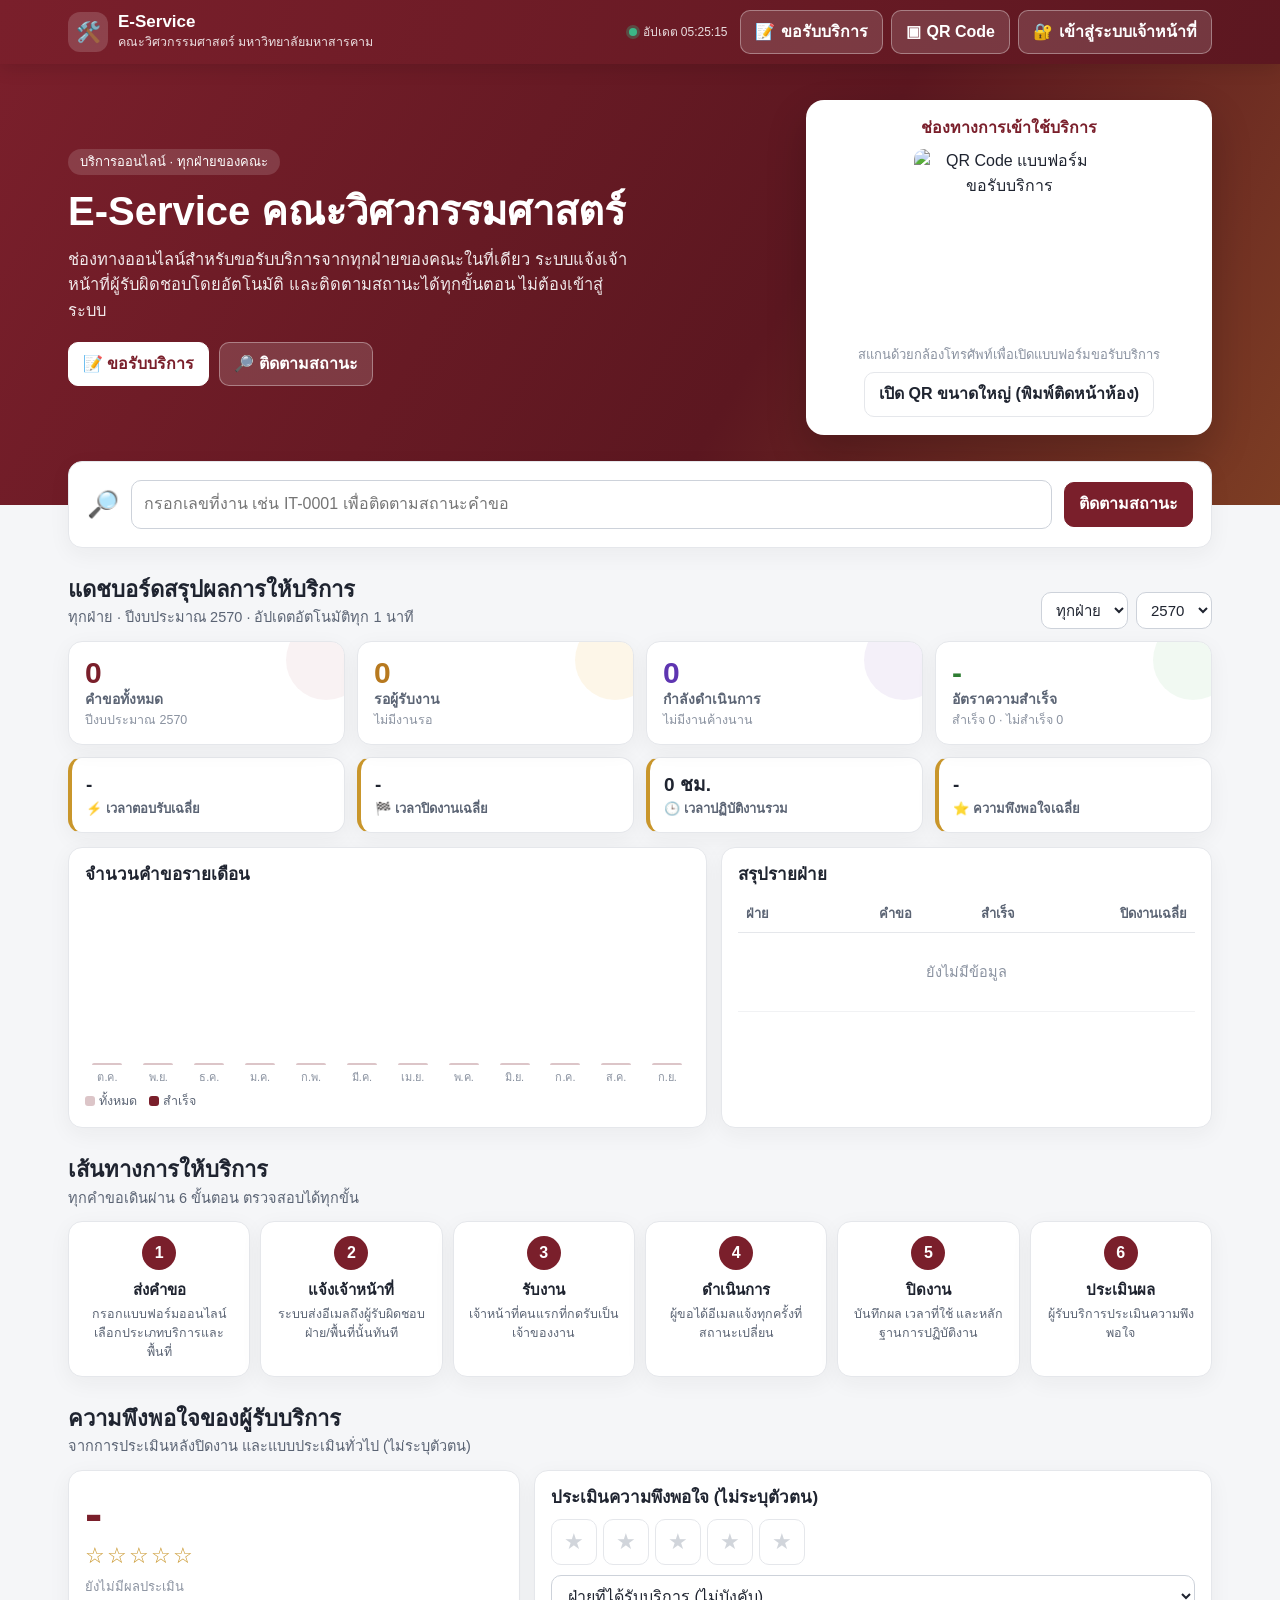
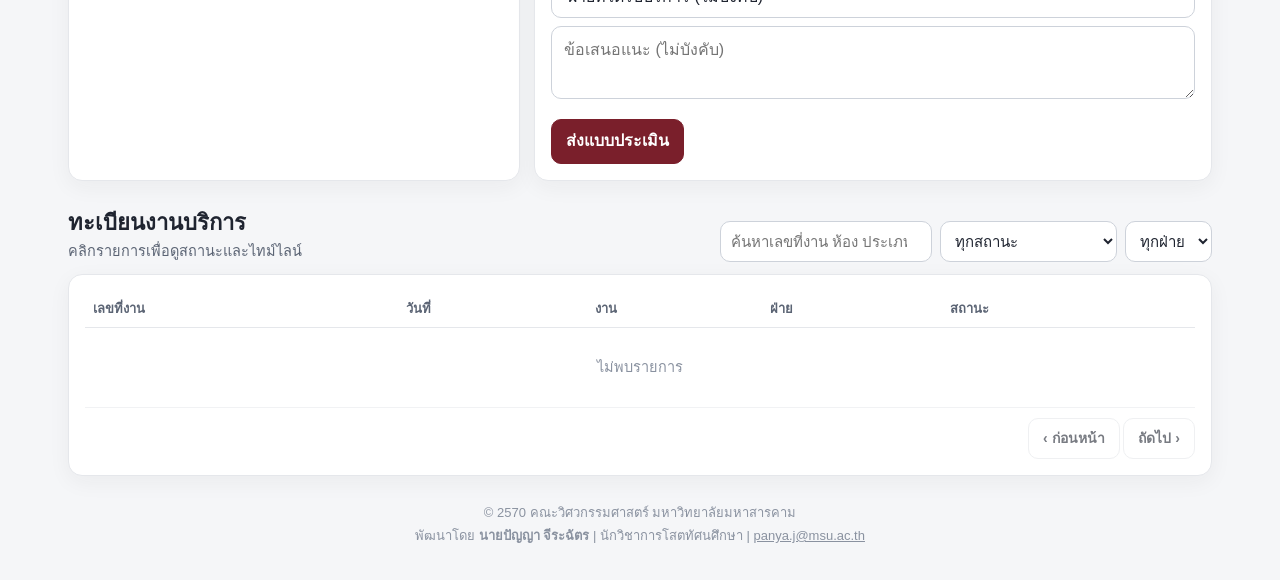
==== index.html @ 4e17ceb6 "Add files via upload" ====
<!DOCTYPE html>
<html lang="th">
<head>
<meta charset="UTF-8">
<meta name="viewport" content="width=device-width,initial-scale=1">
<title>E-Service คณะวิศวกรรมศาสตร์ มหาวิทยาลัยมหาสารคาม</title>
<meta name="description" content="ช่องทางออนไลน์สำหรับขอรับบริการและติดตามสถานะงานบริการ คณะวิศวกรรมศาสตร์ มหาวิทยาลัยมหาสารคาม">
<link rel="preconnect" href="https://eng.msu.ac.th" crossorigin>
<link rel="stylesheet" href="https://eng.msu.ac.th/dwms/fonts/mornamchi.css">
<link rel="stylesheet" href="eservice.css">
<style>
/* ── แถบบน ── */
.top{position:sticky;top:0;z-index:40;background:linear-gradient(110deg,var(--maroon),var(--maroon-d));color:#fff;box-shadow:0 4px 18px rgba(0,0,0,.12)}
.top .wrap{display:flex;align-items:center;gap:12px;min-height:64px;flex-wrap:wrap;padding-top:8px;padding-bottom:8px}
.brand{display:flex;align-items:center;gap:10px;margin-right:auto;color:#fff;text-decoration:none;min-width:0}
.brand .lg{width:40px;height:40px;border-radius:12px;background:rgba(255,255,255,.16);display:flex;align-items:center;justify-content:center;font-size:20px;flex:none}
.brand b{display:block;font-size:17px;line-height:1.2}.brand small{display:block;font-size:12.5px;opacity:.85}
.top .acts{display:flex;gap:8px;flex-wrap:wrap}
.upd{font-size:12px;opacity:.85;display:flex;align-items:center;gap:6px}
.dot{width:8px;height:8px;border-radius:50%;background:#34D399;box-shadow:0 0 0 3px rgba(52,211,153,.3)}
/* ── ส่วนต้อนรับ ── */
.hero{background:linear-gradient(120deg,var(--maroon) 0%,var(--maroon-d) 60%,color-mix(in srgb,var(--maroon-d) 70%,var(--gold)) 100%);color:#fff;padding:36px 0 70px}
.hero .wrap{display:grid;grid-template-columns:minmax(0,1.4fr) minmax(0,.8fr);gap:28px;align-items:center}
.hero .kicker{display:inline-block;background:rgba(255,255,255,.14);border-radius:999px;padding:3px 12px;font-size:13px;margin-bottom:10px}
.hero h1{font-size:clamp(26px,4vw,40px)}
.hero p{font-size:16.5px;opacity:.9;margin:10px 0 18px;max-width:560px}
.hero .cta{display:flex;gap:10px;flex-wrap:wrap}
.hero .btn.pri{background:#fff;color:var(--maroon);border-color:#fff}
.qrcard{background:#fff;color:var(--ink);border-radius:18px;padding:18px;text-align:center;box-shadow:0 18px 40px rgba(0,0,0,.2)}
.qrcard h3{font-size:16px;color:var(--maroon)}.qrcard img{width:190px;height:190px;margin:10px auto 6px;display:block;border-radius:10px}
.qrcard .help{margin-bottom:8px}
/* ── ติดตามสถานะ ── */
.track{margin-top:-44px;position:relative;z-index:5;padding:18px;display:grid;grid-template-columns:auto minmax(0,1fr) auto;gap:12px;align-items:center}
.track .ic{font-size:26px}
/* ── ส่วนต่าง ๆ ── */
section{margin-top:28px}
.sh{display:flex;align-items:flex-end;justify-content:space-between;gap:12px;flex-wrap:wrap;margin-bottom:12px}
.sh h2{font-size:22px}.sh p{margin:2px 0 0;color:var(--muted);font-size:14.5px}
.filters{display:flex;gap:8px;flex-wrap:wrap}.filters .in{width:auto;padding:8px 10px;font-size:15px}
.kpis{display:grid;grid-template-columns:repeat(4,minmax(0,1fr));gap:12px}
.kpi{padding:14px 16px;position:relative;overflow:hidden}
.kpi::after{content:"";position:absolute;right:-22px;top:-22px;width:80px;height:80px;border-radius:50%;background:var(--t,var(--maroon-l));opacity:.6}
.kpi .v{font-size:30px;font-weight:700;line-height:1.1;color:var(--c,var(--maroon));position:relative}
.kpi .l{font-size:14px;color:var(--muted);font-weight:700;position:relative}.kpi .s{font-size:12.5px;color:var(--faint);position:relative}
.k1{--c:var(--maroon);--t:var(--maroon-l)}.k2{--c:var(--recv);--t:var(--recv-bg)}.k3{--c:var(--prog);--t:var(--prog-bg)}.k4{--c:var(--ok);--t:var(--ok-bg)}
.minis{display:grid;grid-template-columns:repeat(4,minmax(0,1fr));gap:12px;margin-top:12px}
.mini{padding:12px 14px;border-left:4px solid var(--gold)}.mini .v{font-size:19px;font-weight:700}.mini .l{font-size:13px;color:var(--muted);font-weight:700}
.two{display:grid;grid-template-columns:minmax(0,1.3fr) minmax(0,1fr);gap:14px;margin-top:14px}
.panel{padding:16px}
.panel h3{font-size:17px;margin-bottom:10px}
.bars{display:grid;grid-template-columns:repeat(12,minmax(0,1fr));gap:6px;align-items:end;height:190px}
.bar{display:flex;flex-direction:column;align-items:center;justify-content:flex-end;height:100%;gap:4px;min-width:0}
.bar .stk{width:100%;max-width:30px;background:color-mix(in srgb,var(--maroon) 26%,#fff);border-radius:5px 5px 0 0;min-height:2px;display:flex;align-items:flex-end;overflow:hidden}
.bar .stk i{display:block;width:100%;background:var(--maroon)}
.bar span{font-size:11px;color:var(--faint)}.bar em{font-style:normal;font-size:11.5px;color:var(--muted)}
.lg2{font-size:12.5px;color:var(--muted);display:flex;gap:12px;margin-top:6px}.lg2 i{display:inline-block;width:10px;height:10px;border-radius:3px;margin-right:4px;vertical-align:-1px}
table{width:100%;border-collapse:collapse;font-size:14.5px}
th{text-align:left;color:var(--muted);font-weight:700;font-size:13px;border-bottom:1px solid var(--line);padding:8px}
td{border-bottom:1px solid #F1F2F4;padding:9px 8px;vertical-align:top}
td.n,th.n{text-align:right}
.scroll{overflow-x:auto}
/* ── เส้นทางงาน ── */
.flow{display:grid;grid-template-columns:repeat(6,minmax(0,1fr));gap:10px}
.step{padding:14px;text-align:center;position:relative}
.step .no{width:34px;height:34px;border-radius:50%;background:var(--maroon);color:#fff;font-weight:700;display:flex;align-items:center;justify-content:center;margin:0 auto 8px}
.step b{display:block;font-size:15px}.step small{display:block;color:var(--muted);font-size:12.5px;line-height:1.5;margin-top:4px}
/* ── ความพึงพอใจ ── */
.sat{display:grid;grid-template-columns:minmax(0,.8fr) minmax(0,1.2fr);gap:14px}
.score{font-size:52px;font-weight:700;color:var(--maroon);line-height:1}
.stars{color:var(--gold);font-size:22px;letter-spacing:2px}
.dist{display:grid;grid-template-columns:auto minmax(0,1fr) auto;gap:6px 10px;align-items:center;font-size:13.5px;margin-top:10px}
.dist .bg{height:8px;background:#EEF0F3;border-radius:99px;overflow:hidden}.dist .bg i{display:block;height:100%;background:var(--gold)}
.pick{display:flex;gap:6px;margin:6px 0 10px}
.pick button{border:1px solid var(--line);background:#fff;border-radius:10px;font-size:22px;width:46px;height:46px;cursor:pointer;color:#D1D5DB}
.pick button.on{color:var(--gold);border-color:var(--gold);background:var(--gold-l)}
/* ── ทะเบียนงาน ── */
tr.r{cursor:pointer}tr.r:hover td{background:#FAFBFC}
.pager{display:flex;justify-content:space-between;align-items:center;gap:10px;margin-top:10px;font-size:14px;color:var(--muted)}
.tl{list-style:none;margin:10px 0 0;padding:0}
.tl li{position:relative;padding:0 0 14px 26px}
.tl li::before{content:"";position:absolute;left:6px;top:6px;width:10px;height:10px;border-radius:50%;background:#D1D5DB}
.tl li::after{content:"";position:absolute;left:10px;top:18px;bottom:0;width:2px;background:#E5E7EB}
.tl li:last-child::after{display:none}
.tl li.on::before{background:var(--maroon)}
.tl b{display:block}.tl small{color:var(--faint)}
dl.kv{display:grid;grid-template-columns:auto minmax(0,1fr);gap:6px 14px;margin:0}
dl.kv dt{color:var(--muted);font-size:14px}dl.kv dd{margin:0;overflow-wrap:anywhere}
@media (max-width:960px){ .hero .wrap,.two,.sat{grid-template-columns:minmax(0,1fr)} .kpis,.minis{grid-template-columns:repeat(2,minmax(0,1fr))} .flow{grid-template-columns:repeat(3,minmax(0,1fr))} }
@media (max-width:620px){ .track{grid-template-columns:minmax(0,1fr)} .track .ic{display:none} .flow{grid-template-columns:repeat(2,minmax(0,1fr))} .top .acts .btn span{display:none} }
</style>
</head>
<body data-title="หน้าหลัก">
<header class="top">
  <div class="wrap">
    <a class="brand" href="index.html"><span class="lg" aria-hidden="true">🛠️</span><span><b data-cfg="appShort">E-Service</b><small data-cfg="faculty">คณะวิศวกรรมศาสตร์ มหาวิทยาลัยมหาสารคาม</small></span></a>
    <span class="upd"><span class="dot"></span><span id="updTxt">กำลังโหลด…</span></span>
    <div class="acts">
      <a class="btn ghost" href="request.html">📝 <span>ขอรับบริการ</span></a>
      <button class="btn ghost" type="button" id="qrBtn">▣ <span>QR Code</span></button>
      <a class="btn ghost" id="staffBtn" data-cfg-href="webAppUrl" href="#" target="_blank" rel="noopener">🔐 <span>เข้าสู่ระบบเจ้าหน้าที่</span></a>
    </div>
  </div>
</header>

<div class="hero">
  <div class="wrap">
    <div>
      <span class="kicker">บริการออนไลน์ · ทุกฝ่ายของคณะ</span>
      <h1 data-cfg="appName">E-Service คณะวิศวกรรมศาสตร์</h1>
      <p>ช่องทางออนไลน์สำหรับขอรับบริการจากทุกฝ่ายของคณะในที่เดียว ระบบแจ้งเจ้าหน้าที่ผู้รับผิดชอบโดยอัตโนมัติ และติดตามสถานะได้ทุกขั้นตอน ไม่ต้องเข้าสู่ระบบ</p>
      <div class="cta"><a class="btn pri" href="request.html">📝 ขอรับบริการ</a><a class="btn ghost" href="#registry">🔎 ติดตามสถานะ</a></div>
    </div>
    <div class="qrcard">
      <h3>ช่องทางการเข้าใช้บริการ</h3>
      <img id="heroQr" alt="QR Code แบบฟอร์มขอรับบริการ" width="190" height="190">
      <div class="help">สแกนด้วยกล้องโทรศัพท์เพื่อเปิดแบบฟอร์มขอรับบริการ</div>
      <a class="btn" id="qrDl" href="#" target="_blank" rel="noopener">เปิด QR ขนาดใหญ่ (พิมพ์ติดหน้าห้อง)</a>
    </div>
  </div>
</div>

<main class="wrap">
  <div class="card track">
    <span class="ic">🔎</span>
    <input class="in" id="trackIn" placeholder="กรอกเลขที่งาน เช่น IT-0001 เพื่อติดตามสถานะคำขอ" autocomplete="off">
    <button class="btn pri" type="button" id="trackGo">ติดตามสถานะ</button>
  </div>
  <div id="loadErr" class="err hide" style="margin-top:14px"></div>

  <section id="dashboard">
    <div class="sh"><div><h2>แดชบอร์ดสรุปผลการให้บริการ</h2><p id="dashSub">ข้อมูลจริงจากระบบ อัปเดตอัตโนมัติ</p></div>
      <div class="filters"><select class="in" id="fDept" aria-label="ฝ่าย"><option value="">ทุกฝ่าย</option></select><select class="in" id="fFy" aria-label="ปีงบประมาณ"></select></div></div>
    <div class="kpis">
      <div class="card kpi k1"><div class="v num" id="kTotal">-</div><div class="l">คำขอทั้งหมด</div><div class="s" id="kTotalS"></div></div>
      <div class="card kpi k2"><div class="v num" id="kWait">-</div><div class="l">รอผู้รับงาน</div><div class="s" id="kWaitS"></div></div>
      <div class="card kpi k3"><div class="v num" id="kProg">-</div><div class="l">กำลังดำเนินการ</div><div class="s" id="kProgS"></div></div>
      <div class="card kpi k4"><div class="v num" id="kRate">-</div><div class="l">อัตราความสำเร็จ</div><div class="s" id="kRateS"></div></div>
    </div>
    <div class="minis">
      <div class="card mini"><div class="v num" id="mResp">-</div><div class="l">⚡ เวลาตอบรับเฉลี่ย</div></div>
      <div class="card mini"><div class="v num" id="mClose">-</div><div class="l">🏁 เวลาปิดงานเฉลี่ย</div></div>
      <div class="card mini"><div class="v num" id="mHours">-</div><div class="l">🕒 เวลาปฏิบัติงานรวม</div></div>
      <div class="card mini"><div class="v num" id="mSat">-</div><div class="l">⭐ ความพึงพอใจเฉลี่ย</div></div>
    </div>
    <div class="two">
      <div class="card panel"><h3>จำนวนคำขอรายเดือน</h3><div class="bars" id="bars"></div>
        <div class="lg2"><span><i style="background:color-mix(in srgb,var(--maroon) 26%,#fff)"></i>ทั้งหมด</span><span><i style="background:var(--maroon)"></i>สำเร็จ</span></div></div>
      <div class="card panel"><h3>สรุปรายฝ่าย</h3><div class="scroll"><table id="deptTab"></table></div></div>
    </div>
  </section>

  <section>
    <div class="sh"><div><h2>เส้นทางการให้บริการ</h2><p>ทุกคำขอเดินผ่าน 6 ขั้นตอน ตรวจสอบได้ทุกขั้น</p></div></div>
    <div class="flow">
      <div class="card step"><div class="no">1</div><b>ส่งคำขอ</b><small>กรอกแบบฟอร์มออนไลน์ เลือกประเภทบริการและพื้นที่</small></div>
      <div class="card step"><div class="no">2</div><b>แจ้งเจ้าหน้าที่</b><small>ระบบส่งอีเมลถึงผู้รับผิดชอบฝ่าย/พื้นที่นั้นทันที</small></div>
      <div class="card step"><div class="no">3</div><b>รับงาน</b><small>เจ้าหน้าที่คนแรกที่กดรับเป็นเจ้าของงาน</small></div>
      <div class="card step"><div class="no">4</div><b>ดำเนินการ</b><small>ผู้ขอได้อีเมลแจ้งทุกครั้งที่สถานะเปลี่ยน</small></div>
      <div class="card step"><div class="no">5</div><b>ปิดงาน</b><small>บันทึกผล เวลาที่ใช้ และหลักฐานการปฏิบัติงาน</small></div>
      <div class="card step"><div class="no">6</div><b>ประเมินผล</b><small>ผู้รับบริการประเมินความพึงพอใจ</small></div>
    </div>
  </section>

  <section>
    <div class="sh"><div><h2>ความพึงพอใจของผู้รับบริการ</h2><p>จากการประเมินหลังปิดงาน และแบบประเมินทั่วไป (ไม่ระบุตัวตน)</p></div></div>
    <div class="sat">
      <div class="card panel"><div class="score num" id="satAvg">-</div><div class="stars" id="satStars">☆☆☆☆☆</div><div class="help" id="satCnt">ยังไม่มีผลประเมิน</div><div class="dist" id="satDist"></div></div>
      <div class="card panel">
        <h3>ประเมินความพึงพอใจ (ไม่ระบุตัวตน)</h3>
        <form id="voteForm">
          <div class="honeypot" aria-hidden="true"><input type="text" id="vWeb" tabindex="-1" autocomplete="off"></div>
          <div class="pick" id="vPick" role="radiogroup" aria-label="คะแนน">
            <button type="button" data-s="1" aria-label="1 ดาว">★</button><button type="button" data-s="2" aria-label="2 ดาว">★</button><button type="button" data-s="3" aria-label="3 ดาว">★</button><button type="button" data-s="4" aria-label="4 ดาว">★</button><button type="button" data-s="5" aria-label="5 ดาว">★</button>
          </div>
          <select class="in" id="vDept" style="margin-bottom:8px"><option value="">ฝ่ายที่ได้รับบริการ (ไม่บังคับ)</option></select>
          <textarea class="in" id="vCmt" placeholder="ข้อเสนอแนะ (ไม่บังคับ)" style="min-height:70px"></textarea>
          <div id="vMsg" class="help"></div>
          <button class="btn pri" type="submit" id="vSend" style="margin-top:8px">ส่งแบบประเมิน</button>
        </form>
      </div>
    </div>
  </section>

  <section id="registry">
    <div class="sh"><div><h2>ทะเบียนงานบริการ</h2><p id="regSub">คลิกรายการเพื่อดูสถานะและไทม์ไลน์</p></div>
      <div class="filters"><input class="in" id="rq" type="search" placeholder="ค้นหาเลขที่งาน ห้อง ประเภท"><select class="in" id="rSt"><option value="">ทุกสถานะ</option><option>รับเรื่องไว้ก่อน</option><option>อยู่ระหว่างดำเนินการ</option><option>สำเร็จ</option><option>ไม่สำเร็จ</option><option>ยกเลิก</option></select><select class="in" id="rDept"><option value="">ทุกฝ่าย</option></select></div></div>
    <div class="card panel"><div class="scroll"><table id="regTab"><tr><td class="loading">กำลังโหลด…</td></tr></table></div>
      <div class="pager"><span id="pgInfo"></span><span><button class="btn" id="pgPrev" type="button">‹ ก่อนหน้า</button> <button class="btn" id="pgNext" type="button">ถัดไป ›</button></span></div></div>
  </section>
</main>
<footer class="credit"></footer>

<script src="config.js"></script>
<script src="eservice.js"></script>
<script>
(function () {
  'use strict';
  const { $, esc } = ESV;
  const OPEN = ['รับเรื่องไว้ก่อน', 'อยู่ระหว่างดำเนินการ'];
  let JOBS = [], VOTES = [], DEPTS = [], page = 0, score = 0;
  const PER = 15;

  const reqUrl = () => ESV.names.requestUrl || new URL('request.html', location.href).href;
  function setQr() {
    $('heroQr').src = ESV.qr(reqUrl(), 380);
    $('qrDl').href = ESV.qr(reqUrl(), 1000);
  }
  $('qrBtn').addEventListener('click', () => ESV.modal('QR Code ขอรับบริการ',
    '<div style="text-align:center"><img src="' + esc(ESV.qr(reqUrl(), 600)) + '" alt="QR Code" style="width:min(320px,80vw);border:1px solid var(--line);border-radius:12px">' +
    '<p class="help">' + esc(reqUrl()) + '</p><a class="btn pri" href="' + esc(ESV.qr(reqUrl(), 1000)) + '" target="_blank" rel="noopener">เปิดไฟล์ QR ขนาดใหญ่</a></div>'));

  /* ── แปลงแถวจากชีทเป็นงาน ── */
  const job = r => {
    const d = ESV.toDate(r['วันที่ให้บริการ']);
    return { no: String(r['เลขที่งาน'] || ''), dept: String(r['รหัสฝ่าย'] || ''), deptName: String(r['ฝ่าย'] || ''), type: String(r['ประเภทงานบริการ'] || ''),
      date: d, created: ESV.toDate(r['ประทับเวลา']), detail: String(r['รายละเอียดงานที่ขอรับบริการ'] || ''), room: String(r['ห้อง/สถานที่'] || ''),
      status: String(r['สถานะงาน'] || ''), assignee: String(r['ผู้รับผิดชอบ'] || ''), accepted: ESV.toDate(r['เวลารับงาน']), closed: ESV.toDate(r['เวลาปิดงาน']),
      duration: Number(r['ระยะเวลา (15นาที/หน่วย)']) || 0, files: String(r['ลิงก์ไฟล์ข้อมูล'] || ''), rating: Number(r['คะแนนความพึงพอใจ']) || 0,
      feedback: String(r['ความคิดเห็นผู้รับบริการ'] || ''), area: String(r['พื้นที่รับผิดชอบ'] || ''),
      fy: Number(r['ปีงบประมาณ']) || ESV.fiscalYear(d) };
  };

  function load(first) {
    return Promise.all(['PublicConfig', 'PublicDepartments', 'PublicJobs', 'Votes'].map(ESV.sheetSafe)).then(([cfg, d, j, v]) => {
      ESV.applyConfig(cfg); setQr();
      DEPTS = d.sort((a, b) => (Number(a['ลำดับ']) || 999) - (Number(b['ลำดับ']) || 999));
      JOBS = j.map(job).filter(x => x.no).sort((a, b) => (b.created || 0) - (a.created || 0));
      VOTES = v.map(r => ({ score: Number(r['คะแนน']) || 0, dept: String(r['รหัสฝ่าย'] || '') })).filter(x => x.score);
      if (first) fillFilters();
      drawDash(); drawSat(); drawReg();
      const t = new Date(); $('updTxt').textContent = 'อัปเดต ' + String(t.getHours()).padStart(2, '0') + ':' + String(t.getMinutes()).padStart(2, '0') + ':' + String(t.getSeconds()).padStart(2, '0');
      $('loadErr').classList.add('hide');
      if (first) { const q = new URLSearchParams(location.search).get('job'); if (q) openJob(q); }
    }).catch(e => { $('loadErr').textContent = 'โหลดข้อมูลไม่สำเร็จ: ' + e.message; $('loadErr').classList.remove('hide'); $('updTxt').textContent = 'ออฟไลน์'; });
  }
  function fillFilters() {
    const opts = DEPTS.map(d => '<option value="' + esc(d['รหัสฝ่าย']) + '">' + esc(d['ชื่อฝ่าย']) + '</option>').join('');
    ['fDept', 'rDept', 'vDept'].forEach(id => { $(id).insertAdjacentHTML('beforeend', opts); });
    const now = ESV.fiscalYear(new Date());
    const fys = [...new Set(JOBS.map(j => j.fy).filter(Boolean).concat([now]))].sort((a, b) => b - a);
    $('fFy').innerHTML = fys.map(y => '<option' + (y === now ? ' selected' : '') + '>' + y + '</option>').join('');
  }

  /* ── แดชบอร์ด ── */
  const avg = a => a.length ? a.reduce((x, y) => x + y, 0) / a.length : NaN;
  function drawDash() {
    const dept = $('fDept').value, fy = Number($('fFy').value);
    const inDept = JOBS.filter(j => !dept || j.dept === dept);
    const js = inDept.filter(j => j.fy === fy && j.status !== 'ยกเลิก');
    const wait = inDept.filter(j => j.status === 'รับเรื่องไว้ก่อน'), prog = inDept.filter(j => j.status === 'อยู่ระหว่างดำเนินการ');
    const done = js.filter(j => j.status === 'สำเร็จ'), fail = js.filter(j => j.status === 'ไม่สำเร็จ');
    const rate = done.length + fail.length ? Math.round(done.length * 1000 / (done.length + fail.length)) / 10 : NaN;
    $('kTotal').textContent = js.length; $('kTotalS').textContent = 'ปีงบประมาณ ' + fy;
    $('kWait').textContent = wait.length; $('kWaitS').textContent = wait.length ? 'รอนานสุด ' + ESV.fmtDur(Date.now() - Math.min(...wait.map(j => +j.created || Date.now()))) : 'ไม่มีงานรอ';
    $('kProg').textContent = prog.length;
    const late = inDept.filter(j => OPEN.includes(j.status) && j.created && Date.now() - j.created > 3 * 86400000).length;
    $('kProgS').textContent = late ? '⚠ ค้างเกิน 3 วัน ' + late + ' งาน' : 'ไม่มีงานค้างนาน';
    $('kRate').textContent = isFinite(rate) ? rate + '%' : '-'; $('kRateS').textContent = 'สำเร็จ ' + done.length + ' · ไม่สำเร็จ ' + fail.length;
    $('mResp').textContent = ESV.fmtDur(avg(js.filter(j => j.accepted && j.created).map(j => j.accepted - j.created).filter(x => x >= 0)));
    $('mClose').textContent = ESV.fmtDur(avg(done.filter(j => j.closed && j.created).map(j => j.closed - j.created).filter(x => x >= 0)));
    const units = js.reduce((a, j) => a + j.duration, 0); $('mHours').textContent = (Math.round(units * 15 / 6) / 10) + ' ชม.';
    const sc = js.filter(j => j.rating).map(j => j.rating).concat(VOTES.filter(v => !dept || v.dept === dept).map(v => v.score));
    $('mSat').textContent = sc.length ? avg(sc).toFixed(2) + ' / 5' : '-';
    $('dashSub').textContent = (dept ? (DEPTS.find(d => d['รหัสฝ่าย'] === dept) || {})['ชื่อฝ่าย'] : 'ทุกฝ่าย') + ' · ปีงบประมาณ ' + fy + ' · อัปเดตอัตโนมัติทุก 1 นาที';
    const months = []; for (let i = 0; i < 12; i++) { const d = new Date(fy - 543 - 1, 9 + i, 1); months.push({ y: d.getFullYear(), m: d.getMonth(), n: 0, ok: 0 }); }
    js.forEach(j => { const mm = j.date && months.find(x => x.y === j.date.getFullYear() && x.m === j.date.getMonth()); if (mm) { mm.n++; if (j.status === 'สำเร็จ') mm.ok++; } });
    const max = Math.max(1, ...months.map(m => m.n));
    $('bars').innerHTML = months.map(m => '<div class="bar" title="' + ESV.TH_M[m.m] + ': ' + m.n + ' คำขอ · สำเร็จ ' + m.ok + '"><em class="num">' + (m.n || '') + '</em><div class="stk" style="height:' + Math.round(m.n / max * 140) + 'px"><i style="height:' + (m.n ? Math.round(m.ok / m.n * 100) : 0) + '%"></i></div><span>' + ESV.TH_M[m.m] + '</span></div>').join('');
    const rows = DEPTS.filter(d => !dept || d['รหัสฝ่าย'] === dept).map(d => {
      const dj = JOBS.filter(j => j.dept === d['รหัสฝ่าย'] && j.fy === fy && j.status !== 'ยกเลิก'), ok = dj.filter(j => j.status === 'สำเร็จ'), cl = avg(ok.filter(j => j.closed && j.created).map(j => j.closed - j.created));
      return '<tr><td>' + esc(d['ชื่อฝ่าย']) + '</td><td class="n num">' + dj.length + '</td><td class="n num">' + (dj.length ? Math.round(ok.length * 100 / dj.length) + '%' : '-') + '</td><td class="n">' + ESV.fmtDur(cl) + '</td></tr>';
    });
    $('deptTab').innerHTML = '<tr><th>ฝ่าย</th><th class="n">คำขอ</th><th class="n">สำเร็จ</th><th class="n">ปิดงานเฉลี่ย</th></tr>' + (rows.join('') || '<tr><td colspan="4" class="loading">ยังไม่มีข้อมูล</td></tr>');
  }
  ['fDept', 'fFy'].forEach(id => $(id).addEventListener('change', drawDash));

  /* ── ความพึงพอใจ ── */
  function drawSat() {
    const sc = JOBS.filter(j => j.rating).map(j => j.rating).concat(VOTES.map(v => v.score));
    if (!sc.length) return;
    const a = avg(sc);
    $('satAvg').textContent = a.toFixed(2); $('satStars').textContent = '★'.repeat(Math.round(a)) + '☆'.repeat(5 - Math.round(a));
    $('satCnt').textContent = 'จากการประเมิน ' + sc.length + ' ครั้ง (คะแนนเต็ม 5)';
    $('satDist').innerHTML = [5, 4, 3, 2, 1].map(s => { const n = sc.filter(x => x === s).length; return '<span>' + s + ' ★</span><span class="bg"><i style="width:' + Math.round(n * 100 / sc.length) + '%"></i></span><span class="num">' + n + '</span>'; }).join('');
  }
  $('vPick').addEventListener('click', e => { const b = e.target.closest('button'); if (!b) return; score = +b.dataset.s; $('vPick').querySelectorAll('button').forEach(x => x.classList.toggle('on', +x.dataset.s <= score)); });
  $('voteForm').addEventListener('submit', async e => {
    e.preventDefault();
    if (!score) { $('vMsg').textContent = 'กรุณาเลือกคะแนน 1–5 ดาว'; return; }
    const b = $('vSend'); b.disabled = true; $('vMsg').textContent = 'กำลังส่ง…';
    try { await ESV.post({ action: 'vote', score: score, comment: $('vCmt').value.trim(), dept: $('vDept').value, website: $('vWeb').value });
      $('vMsg').textContent = '✓ ขอบคุณสำหรับการประเมิน'; VOTES.push({ score: score, dept: $('vDept').value }); drawSat(); drawDash();
      score = 0; $('vPick').querySelectorAll('button').forEach(x => x.classList.remove('on')); $('vCmt').value = '';
    } catch (ex) { $('vMsg').textContent = ex.message; } finally { b.disabled = false; }
  });

  /* ── ทะเบียนงาน ── */
  function filtered() {
    const q = $('rq').value.trim().toLowerCase(), st = $('rSt').value, dp = $('rDept').value;
    return JOBS.filter(j => (!st || j.status === st) && (!dp || j.dept === dp) && (!q || [j.no, j.room, j.type, j.detail, j.area].join(' ').toLowerCase().includes(q)));
  }
  function drawReg() {
    const list = filtered(), pages = Math.max(1, Math.ceil(list.length / PER));
    page = Math.min(page, pages - 1);
    const rows = list.slice(page * PER, page * PER + PER);
    $('regTab').innerHTML = '<tr><th>เลขที่งาน</th><th>วันที่</th><th>งาน</th><th>ฝ่าย</th><th>สถานะ</th></tr>' + (rows.length ? rows.map(j =>
      '<tr class="r" data-no="' + esc(j.no) + '" tabindex="0"><td><b>' + esc(j.no) + '</b></td><td class="num" style="white-space:nowrap">' + ESV.thDate(j.date) + '</td>' +
      '<td>' + esc(j.type) + (j.room ? ' · ' + esc(j.room) : '') + (j.area ? ' <span class="dept">' + esc(j.area) + '</span>' : '') + '<br><small style="color:var(--faint)">' + esc(j.detail.slice(0, 90)) + '</small></td>' +
      '<td><span class="dept">' + esc(j.dept) + '</span></td><td>' + ESV.stBadge(j.status) + '</td></tr>').join('')
      : '<tr><td colspan="5" class="loading">ไม่พบรายการ</td></tr>');
    $('pgInfo').textContent = list.length ? 'แสดง ' + (page * PER + 1) + '–' + Math.min(list.length, page * PER + PER) + ' จาก ' + list.length + ' รายการ' : '';
    $('pgPrev').disabled = page === 0; $('pgNext').disabled = page >= pages - 1;
  }
  ['rq', 'rSt', 'rDept'].forEach(id => $(id).addEventListener(id === 'rq' ? 'input' : 'change', () => { page = 0; drawReg(); }));
  $('pgPrev').addEventListener('click', () => { page--; drawReg(); });
  $('pgNext').addEventListener('click', () => { page++; drawReg(); });
  $('regTab').addEventListener('click', e => { const tr = e.target.closest('tr.r'); if (tr) openJob(tr.dataset.no); });
  $('regTab').addEventListener('keydown', e => { const tr = e.target.closest('tr.r'); if (tr && e.key === 'Enter') openJob(tr.dataset.no); });

  /* ── รายละเอียด + ไทม์ไลน์ ── */
  function openJob(no) {
    no = String(no || '').trim().toUpperCase();
    const j = JOBS.find(x => x.no.toUpperCase() === no);
    if (!j) { ESV.modal('ไม่พบเลขที่งาน', '<p>ไม่พบเลขที่งาน <b>' + esc(no) + '</b> — ตรวจสอบเลขที่งานในอีเมลอีกครั้ง หรือรอ 1–2 นาทีหลังส่งคำขอ</p>'); return; }
    const closed = ['สำเร็จ', 'ไม่สำเร็จ', 'ยกเลิก'].includes(j.status);
    const files = (j.files.match(/https?:\/\/\S+/g) || []);
    ESV.modal(esc(j.no) + ' · ' + esc(j.type),
      '<div style="margin-bottom:10px">' + ESV.stBadge(j.status) + ' <span class="dept">' + esc(j.deptName || j.dept) + '</span></div>' +
      '<dl class="kv"><dt>วันที่ให้บริการ</dt><dd>' + ESV.thDate(j.date) + '</dd><dt>ห้อง/สถานที่</dt><dd>' + esc(j.room || '-') + '</dd>' +
      (j.area ? '<dt>พื้นที่</dt><dd>' + esc(j.area) + '</dd>' : '') + '<dt>รายละเอียด</dt><dd>' + esc(j.detail || '-') + '</dd>' +
      (j.assignee ? '<dt>ผู้รับผิดชอบ</dt><dd>' + esc(j.assignee) + '</dd>' : '') + '</dl>' +
      '<ul class="tl">' +
        '<li class="on"><b>รับเรื่อง</b><small>' + ESV.thStamp(j.created) + '</small></li>' +
        '<li class="' + (j.accepted ? 'on' : '') + '"><b>เจ้าหน้าที่รับงาน</b><small>' + (j.accepted ? ESV.thStamp(j.accepted) + ' · ใช้เวลา ' + ESV.fmtDur(j.accepted - j.created) : 'รอเจ้าหน้าที่รับงาน') + '</small></li>' +
        '<li class="' + (closed ? 'on' : '') + '"><b>ปิดงาน' + (closed ? ' · ' + esc(j.status) : '') + '</b><small>' + (j.closed ? ESV.thStamp(j.closed) + ' · รวม ' + ESV.fmtDur(j.closed - j.created) : 'ยังไม่ปิดงาน') + '</small></li>' +
        '<li class="' + (j.rating ? 'on' : '') + '"><b>ประเมินความพึงพอใจ</b><small>' + (j.rating ? '★'.repeat(j.rating) + '☆'.repeat(5 - j.rating) + (j.feedback ? ' · ' + esc(j.feedback) : '') : 'ยังไม่ประเมิน') + '</small></li>' +
      '</ul>' + (files.length ? '<div style="margin-top:6px"><b>หลักฐานการปฏิบัติงาน</b><br>' + files.map((u, i) => '<a href="' + esc(u) + '" target="_blank" rel="noopener">ไฟล์ ' + (i + 1) + '</a>').join(' · ') + '</div>' : ''));
  }
  $('trackGo').addEventListener('click', () => openJob($('trackIn').value));
  $('trackIn').addEventListener('keydown', e => { if (e.key === 'Enter') openJob($('trackIn').value); });

  load(true);
  setInterval(() => { if (!document.hidden) load(false); }, 60000);
})();
</script>
</body>
</html>
---- eservice.css ----
/* ══════════════════════════════════════════════════════════════════
   สไตล์ร่วมของหน้าสาธารณะ E-Service คณะวิศวกรรมศาสตร์ มหาวิทยาลัยมหาสารคาม
   ฟอนต์ "มอน้ำชี" อ้างจากเซิร์ฟเวอร์คณะ (eng.msu.ac.th/dwms/fonts/) ไฟล์เดียวกับระบบ DWMS
   ══════════════════════════════════════════════════════════════════ */
:root{
  --maroon:#7A1F2B; --maroon-d:#5C1720; --maroon-l:#F6E9EB; --gold:#C9962B; --gold-l:#FBF3E2;
  --ink:#1F2430; --muted:#5B6474; --faint:#8A92A0; --line:#E5E7EB; --bg:#F5F6F8; --surface:#fff;
  --ok:#2E7D32; --ok-bg:#E8F5E9; --prog:#5E35B1; --prog-bg:#EDE7F6; --recv:#B7791F; --recv-bg:#FCF1D9; --fail:#C62828; --fail-bg:#FDECEA;
  --r:14px;
}
*{box-sizing:border-box}
html{-webkit-text-size-adjust:100%}
body{margin:0;font-family:"Mornamchi","Sarabun","Noto Sans Thai","Leelawadee UI",Tahoma,sans-serif;background:var(--bg);color:var(--ink);font-size:16px;line-height:1.55}
a{color:var(--maroon)}
h1,h2,h3{line-height:1.3;margin:0}
button,input,select,textarea{font:inherit;color:inherit}
.wrap{max-width:1180px;margin:0 auto;padding:0 18px}
.num{font-variant-numeric:tabular-nums}
.hide{display:none!important}
.card{background:var(--surface);border:1px solid var(--line);border-radius:var(--r);box-shadow:0 6px 22px rgba(31,36,48,.05)}
.btn{display:inline-flex;align-items:center;justify-content:center;gap:6px;border:1px solid var(--line);background:#fff;border-radius:10px;padding:9px 14px;font-weight:600;cursor:pointer;text-decoration:none;color:var(--ink);transition:.15s}
.btn:hover{border-color:var(--maroon)}
.btn.pri{background:var(--maroon);border-color:var(--maroon);color:#fff}.btn.pri:hover{background:var(--maroon-d)}
.btn.gold{background:var(--gold);border-color:var(--gold);color:#fff}
.btn.ghost{background:rgba(255,255,255,.14);border-color:rgba(255,255,255,.35);color:#fff}
.btn.block{width:100%;padding:13px 16px;font-size:17px}
.btn:disabled{opacity:.6;cursor:wait}
label.f{display:block;font-weight:700;font-size:15px;margin:0 0 6px}
.req{color:var(--fail)}
.in{width:100%;border:1px solid #CDD2DA;border-radius:10px;padding:11px 12px;background:#fff;font-size:16px}
.in:focus{outline:2px solid color-mix(in srgb,var(--maroon) 55%,#fff);outline-offset:1px;border-color:var(--maroon)}
textarea.in{min-height:96px;resize:vertical}
.help{font-size:13px;color:var(--faint);margin-top:4px;line-height:1.5}
.err{background:var(--fail-bg);color:var(--fail);border:1px solid #F5C2BE;border-radius:10px;padding:10px 12px;font-size:14.5px}
.st{display:inline-block;border-radius:999px;padding:2px 10px;font-size:12.5px;font-weight:700;white-space:nowrap}
.st.recv{background:var(--recv-bg);color:var(--recv)}.st.prog{background:var(--prog-bg);color:var(--prog)}
.st.done{background:var(--ok-bg);color:var(--ok)}.st.fail{background:var(--fail-bg);color:var(--fail)}.st.cancel{background:#EEF0F3;color:#5B6474}
.dept{display:inline-block;background:var(--maroon-l);color:var(--maroon);border-radius:6px;font-size:12px;font-weight:700;padding:1px 7px}
.credit{text-align:center;color:var(--faint);font-size:13px;line-height:1.75;padding:26px 16px 32px}
.credit a{color:inherit}
.honeypot{position:absolute;left:-9999px;top:-9999px;width:1px;height:1px;overflow:hidden}
.loading{color:var(--faint);text-align:center;padding:28px 0}
/* ── หน้าต่าง (modal) ── */
.mask{position:fixed;inset:0;background:rgba(20,24,32,.55);z-index:80;display:flex;align-items:center;justify-content:center;padding:16px}
.mbox{background:#fff;border-radius:16px;width:min(620px,100%);max-height:92vh;overflow:auto;box-shadow:0 24px 60px rgba(0,0,0,.3)}
.mh{display:flex;justify-content:space-between;align-items:flex-start;gap:10px;padding:18px 20px 10px;border-bottom:1px solid var(--line)}
.mb{padding:16px 20px 20px}
.x{border:0;background:none;font-size:22px;line-height:1;cursor:pointer;color:var(--muted);padding:4px}
@media (prefers-reduced-motion:reduce){*{transition:none!important;animation:none!important}}
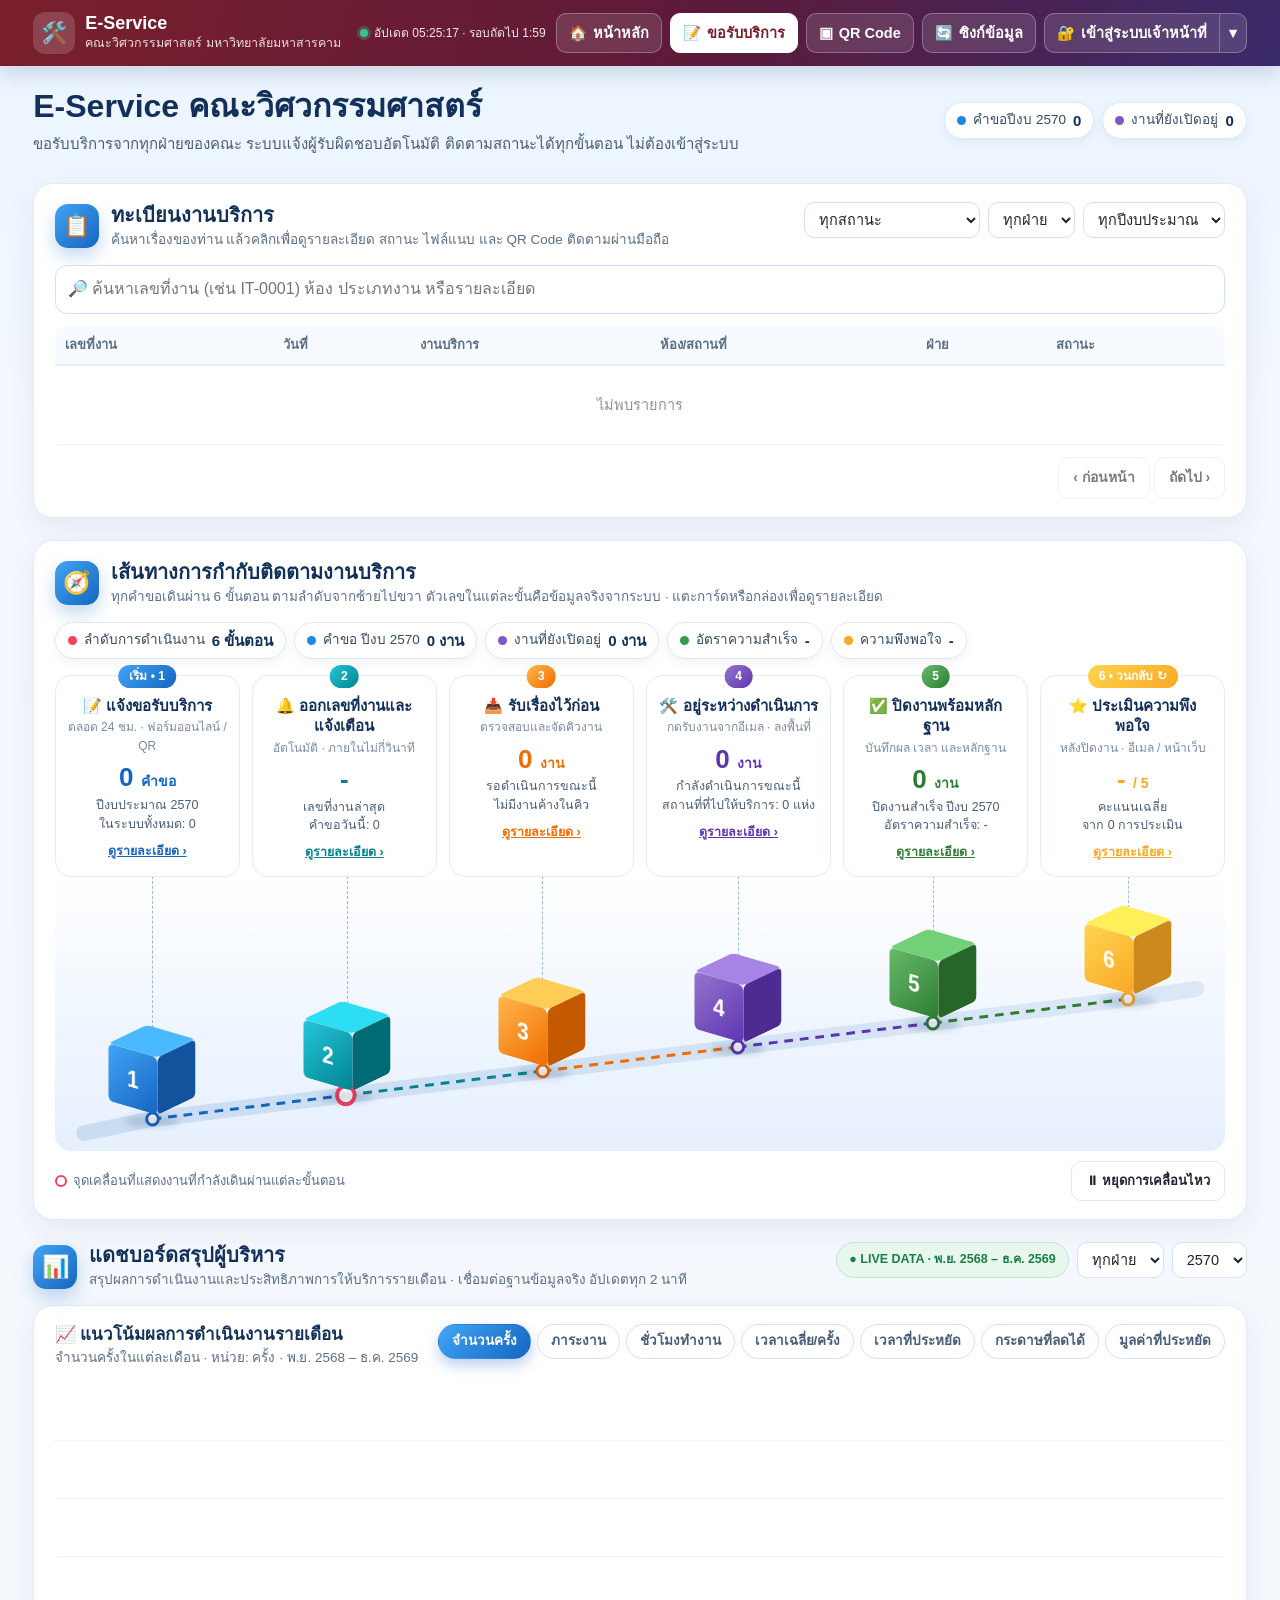
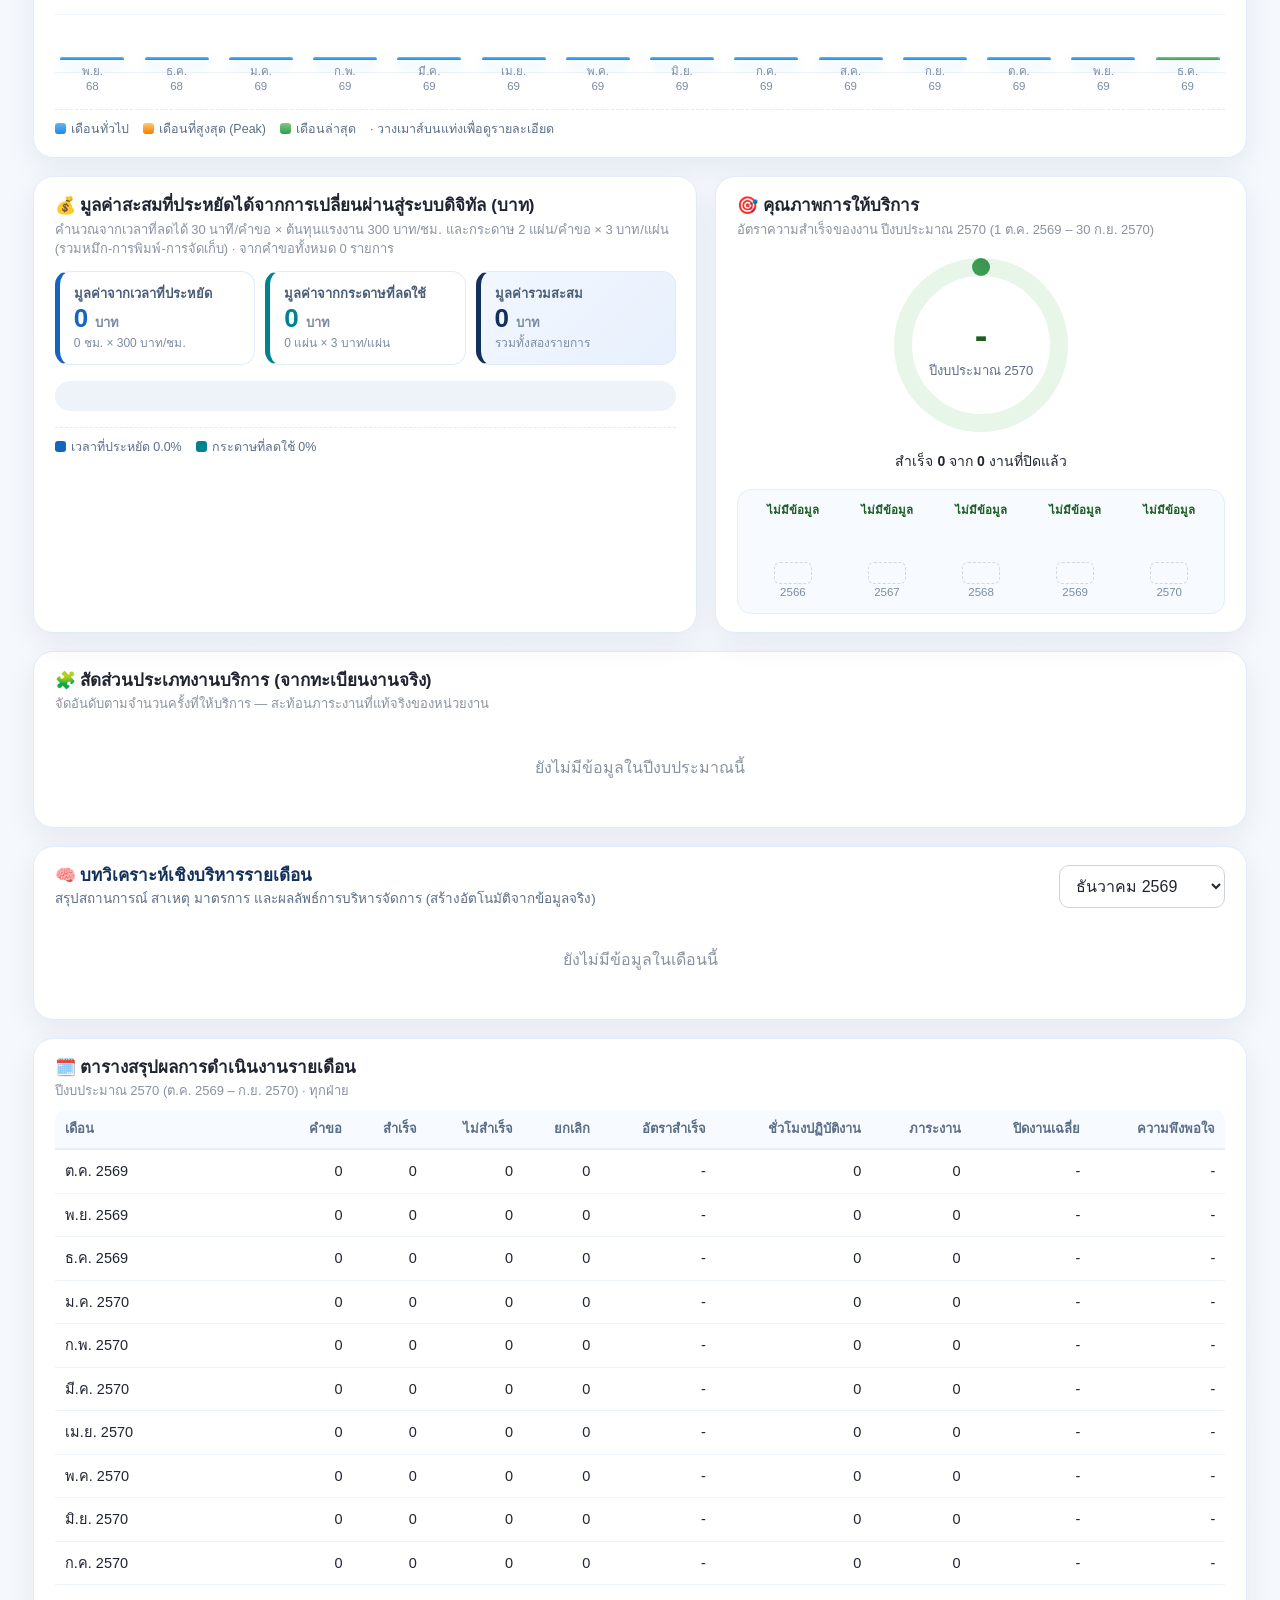
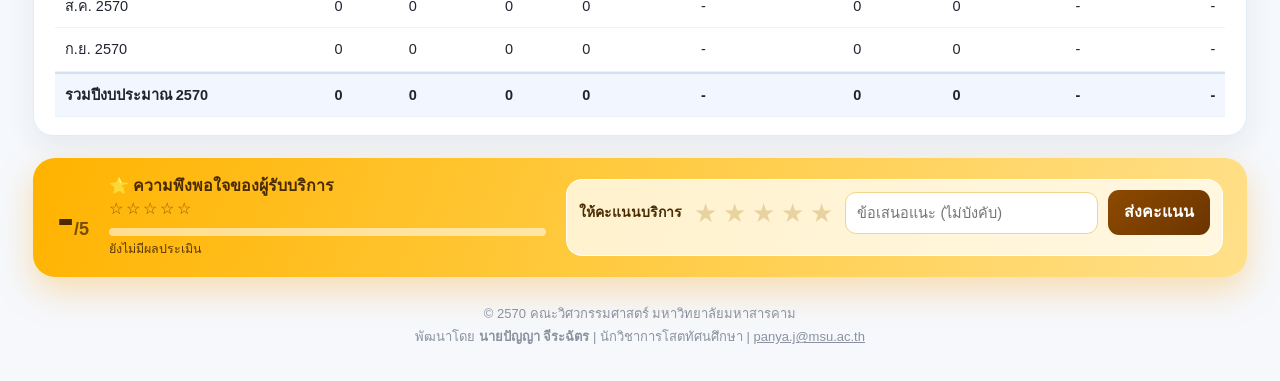
==== commit 75335550: "Add files via upload" ====
--- a/index.html
+++ b/index.html
@@ -9,84 +9,162 @@
 <link rel="stylesheet" href="https://eng.msu.ac.th/dwms/fonts/mornamchi.css">
 <link rel="stylesheet" href="eservice.css">
 <style>
+/* ══ โทนสีแบบ full color (ฟ้า · ฟ้าอมเขียว · ส้ม · ม่วง · เขียว · ทอง) ══ */
+:root{
+  --b1:#42A5F5;--b2:#1565C0;--t1:#26C6DA;--t2:#00838F;--o1:#FFB74D;--o2:#EF6C00;--p1:#9575CD;--p2:#5E35B1;--g1:#66BB6A;--g2:#2E7D32;--y1:#FFD54F;--y2:#F9A825;
+  --navy:#12305A;--sky:#EAF4FF;
+}
+body{background:linear-gradient(180deg,#EAF4FF 0%,#F4F8FE 420px,#F6F8FC 100%)}
+.wrap{max-width:none;padding:0 clamp(14px,2.6vw,40px)}
 /* ── แถบบน ── */
-.top{position:sticky;top:0;z-index:40;background:linear-gradient(110deg,var(--maroon),var(--maroon-d));color:#fff;box-shadow:0 4px 18px rgba(0,0,0,.12)}
-.top .wrap{display:flex;align-items:center;gap:12px;min-height:64px;flex-wrap:wrap;padding-top:8px;padding-bottom:8px}
+.top{position:sticky;top:0;z-index:40;background:linear-gradient(110deg,var(--maroon) 0%,#5C1A3A 55%,#3A2A6B 100%);color:#fff;box-shadow:0 6px 22px rgba(18,48,90,.18)}
+.top .wrap{display:flex;align-items:center;gap:10px;min-height:66px;flex-wrap:wrap;padding-top:8px;padding-bottom:8px}
 .brand{display:flex;align-items:center;gap:10px;margin-right:auto;color:#fff;text-decoration:none;min-width:0}
-.brand .lg{width:40px;height:40px;border-radius:12px;background:rgba(255,255,255,.16);display:flex;align-items:center;justify-content:center;font-size:20px;flex:none}
-.brand b{display:block;font-size:17px;line-height:1.2}.brand small{display:block;font-size:12.5px;opacity:.85}
-.top .acts{display:flex;gap:8px;flex-wrap:wrap}
-.upd{font-size:12px;opacity:.85;display:flex;align-items:center;gap:6px}
+.brand .lg{width:42px;height:42px;border-radius:12px;background:rgba(255,255,255,.16);display:flex;align-items:center;justify-content:center;font-size:21px;flex:none}
+.brand b{display:block;font-size:18px;line-height:1.2}.brand small{display:block;font-size:12.5px;opacity:.85}
+.nav{display:flex;gap:8px;flex-wrap:wrap;align-items:center}
+.nav .btn{background:rgba(255,255,255,.12);border-color:rgba(255,255,255,.28);color:#fff;padding:8px 12px;font-size:14.5px}
+.nav .btn:hover{background:rgba(255,255,255,.22);border-color:#fff}
+.nav .btn.cta{background:#fff;color:var(--maroon);border-color:#fff}
+.split{display:inline-flex}.split .btn:first-child{border-radius:10px 0 0 10px}.split .btn:last-child{border-radius:0 10px 10px 0;border-left:0;padding:8px 9px}
+.upd{font-size:12px;opacity:.9;display:flex;align-items:center;gap:6px;white-space:nowrap}
 .dot{width:8px;height:8px;border-radius:50%;background:#34D399;box-shadow:0 0 0 3px rgba(52,211,153,.3)}
-/* ── ส่วนต้อนรับ ── */
-.hero{background:linear-gradient(120deg,var(--maroon) 0%,var(--maroon-d) 60%,color-mix(in srgb,var(--maroon-d) 70%,var(--gold)) 100%);color:#fff;padding:36px 0 70px}
-.hero .wrap{display:grid;grid-template-columns:minmax(0,1.4fr) minmax(0,.8fr);gap:28px;align-items:center}
-.hero .kicker{display:inline-block;background:rgba(255,255,255,.14);border-radius:999px;padding:3px 12px;font-size:13px;margin-bottom:10px}
-.hero h1{font-size:clamp(26px,4vw,40px)}
-.hero p{font-size:16.5px;opacity:.9;margin:10px 0 18px;max-width:560px}
-.hero .cta{display:flex;gap:10px;flex-wrap:wrap}
-.hero .btn.pri{background:#fff;color:var(--maroon);border-color:#fff}
-.qrcard{background:#fff;color:var(--ink);border-radius:18px;padding:18px;text-align:center;box-shadow:0 18px 40px rgba(0,0,0,.2)}
-.qrcard h3{font-size:16px;color:var(--maroon)}.qrcard img{width:190px;height:190px;margin:10px auto 6px;display:block;border-radius:10px}
-.qrcard .help{margin-bottom:8px}
-/* ── ติดตามสถานะ ── */
-.track{margin-top:-44px;position:relative;z-index:5;padding:18px;display:grid;grid-template-columns:auto minmax(0,1fr) auto;gap:12px;align-items:center}
-.track .ic{font-size:26px}
-/* ── ส่วนต่าง ๆ ── */
-section{margin-top:28px}
-.sh{display:flex;align-items:flex-end;justify-content:space-between;gap:12px;flex-wrap:wrap;margin-bottom:12px}
-.sh h2{font-size:22px}.sh p{margin:2px 0 0;color:var(--muted);font-size:14.5px}
-.filters{display:flex;gap:8px;flex-wrap:wrap}.filters .in{width:auto;padding:8px 10px;font-size:15px}
-.kpis{display:grid;grid-template-columns:repeat(4,minmax(0,1fr));gap:12px}
-.kpi{padding:14px 16px;position:relative;overflow:hidden}
-.kpi::after{content:"";position:absolute;right:-22px;top:-22px;width:80px;height:80px;border-radius:50%;background:var(--t,var(--maroon-l));opacity:.6}
-.kpi .v{font-size:30px;font-weight:700;line-height:1.1;color:var(--c,var(--maroon));position:relative}
-.kpi .l{font-size:14px;color:var(--muted);font-weight:700;position:relative}.kpi .s{font-size:12.5px;color:var(--faint);position:relative}
-.k1{--c:var(--maroon);--t:var(--maroon-l)}.k2{--c:var(--recv);--t:var(--recv-bg)}.k3{--c:var(--prog);--t:var(--prog-bg)}.k4{--c:var(--ok);--t:var(--ok-bg)}
-.minis{display:grid;grid-template-columns:repeat(4,minmax(0,1fr));gap:12px;margin-top:12px}
-.mini{padding:12px 14px;border-left:4px solid var(--gold)}.mini .v{font-size:19px;font-weight:700}.mini .l{font-size:13px;color:var(--muted);font-weight:700}
-.two{display:grid;grid-template-columns:minmax(0,1.3fr) minmax(0,1fr);gap:14px;margin-top:14px}
-.panel{padding:16px}
-.panel h3{font-size:17px;margin-bottom:10px}
-.bars{display:grid;grid-template-columns:repeat(12,minmax(0,1fr));gap:6px;align-items:end;height:190px}
-.bar{display:flex;flex-direction:column;align-items:center;justify-content:flex-end;height:100%;gap:4px;min-width:0}
-.bar .stk{width:100%;max-width:30px;background:color-mix(in srgb,var(--maroon) 26%,#fff);border-radius:5px 5px 0 0;min-height:2px;display:flex;align-items:flex-end;overflow:hidden}
-.bar .stk i{display:block;width:100%;background:var(--maroon)}
-.bar span{font-size:11px;color:var(--faint)}.bar em{font-style:normal;font-size:11.5px;color:var(--muted)}
-.lg2{font-size:12.5px;color:var(--muted);display:flex;gap:12px;margin-top:6px}.lg2 i{display:inline-block;width:10px;height:10px;border-radius:3px;margin-right:4px;vertical-align:-1px}
-table{width:100%;border-collapse:collapse;font-size:14.5px}
-th{text-align:left;color:var(--muted);font-weight:700;font-size:13px;border-bottom:1px solid var(--line);padding:8px}
-td{border-bottom:1px solid #F1F2F4;padding:9px 8px;vertical-align:top}
-td.n,th.n{text-align:right}
+.spin{animation:spin 1s linear infinite;display:inline-block}@keyframes spin{to{transform:rotate(360deg)}}
+/* ── ส่วนหัวย่อ ── */
+.hero{padding:20px 0 6px}
+.hero .wrap{display:flex;align-items:center;justify-content:space-between;gap:16px;flex-wrap:wrap}
+.hero h1{font-size:clamp(22px,2.6vw,32px);color:var(--navy)}
+.hero p{margin:4px 0 0;color:#4A5D78;font-size:15px}
+.chips{display:flex;gap:8px;flex-wrap:wrap}
+.chip{display:inline-flex;align-items:center;gap:7px;background:#fff;border:1px solid #DCE8F7;border-radius:999px;padding:6px 12px;font-size:13.5px;color:#334A66;box-shadow:0 4px 12px rgba(18,48,90,.05)}
+.chip i{width:9px;height:9px;border-radius:50%;display:inline-block}.chip b{color:var(--navy);font-size:15px}
+/* ── การ์ดแบบ glass ── */
+section{margin-top:22px}
+.box{background:#fff;border:1px solid #E1ECF8;border-radius:20px;box-shadow:0 10px 30px rgba(18,48,90,.07);padding:18px clamp(14px,1.6vw,24px)}
+.sh{display:flex;align-items:flex-start;justify-content:space-between;gap:12px;flex-wrap:wrap;margin-bottom:14px}
+.sh .ttl{display:flex;gap:12px;align-items:center}
+.sh .ic{width:44px;height:44px;border-radius:13px;display:flex;align-items:center;justify-content:center;font-size:22px;color:#fff;flex:none;box-shadow:0 8px 18px rgba(21,101,192,.25)}
+.sh h2{font-size:20px;color:var(--navy)}.sh p{margin:2px 0 0;color:#5B6E88;font-size:13.5px}
+.g-blue{background:linear-gradient(135deg,var(--b1),var(--b2))}.g-teal{background:linear-gradient(135deg,var(--t1),var(--t2))}
+.g-orange{background:linear-gradient(135deg,var(--o1),var(--o2))}.g-purple{background:linear-gradient(135deg,var(--p1),var(--p2))}
+.g-green{background:linear-gradient(135deg,var(--g1),var(--g2))}.g-gold{background:linear-gradient(135deg,var(--y1),var(--y2))}
+.filters{display:flex;gap:8px;flex-wrap:wrap}.filters .in{width:auto;padding:8px 10px;font-size:14.5px;border-color:#D3E1F2;border-radius:10px}
+.live{display:inline-flex;align-items:center;gap:6px;background:#E8F7EE;color:#1B7F45;border:1px solid #BFE6CF;border-radius:999px;padding:5px 12px;font-size:12.5px;font-weight:700}
+/* ── ทะเบียนงาน ── */
+.search{display:flex;gap:10px;flex-wrap:wrap;margin-bottom:12px}
+.search .in{flex:1 1 320px;border-color:#CFE0F4;border-radius:12px}
+table{width:100%;border-collapse:separate;border-spacing:0;font-size:14.5px}
+th{text-align:left;color:#5B6E88;font-weight:700;font-size:13px;border-bottom:2px solid #E6EEF8;padding:9px 10px;white-space:nowrap;background:#F7FAFE}
+th:first-child{border-radius:10px 0 0 0}th:last-child{border-radius:0 10px 0 0}
+td{border-bottom:1px solid #EEF3F9;padding:10px;vertical-align:top}
+tr.r{cursor:pointer;transition:background .12s}tr.r:hover td{background:#F3F8FF}
+.jn{font-weight:700;color:var(--b2);white-space:nowrap}
 .scroll{overflow-x:auto}
-/* ── เส้นทางงาน ── */
-.flow{display:grid;grid-template-columns:repeat(6,minmax(0,1fr));gap:10px}
-.step{padding:14px;text-align:center;position:relative}
-.step .no{width:34px;height:34px;border-radius:50%;background:var(--maroon);color:#fff;font-weight:700;display:flex;align-items:center;justify-content:center;margin:0 auto 8px}
-.step b{display:block;font-size:15px}.step small{display:block;color:var(--muted);font-size:12.5px;line-height:1.5;margin-top:4px}
-/* ── ความพึงพอใจ ── */
-.sat{display:grid;grid-template-columns:minmax(0,.8fr) minmax(0,1.2fr);gap:14px}
-.score{font-size:52px;font-weight:700;color:var(--maroon);line-height:1}
-.stars{color:var(--gold);font-size:22px;letter-spacing:2px}
-.dist{display:grid;grid-template-columns:auto minmax(0,1fr) auto;gap:6px 10px;align-items:center;font-size:13.5px;margin-top:10px}
-.dist .bg{height:8px;background:#EEF0F3;border-radius:99px;overflow:hidden}.dist .bg i{display:block;height:100%;background:var(--gold)}
-.pick{display:flex;gap:6px;margin:6px 0 10px}
-.pick button{border:1px solid var(--line);background:#fff;border-radius:10px;font-size:22px;width:46px;height:46px;cursor:pointer;color:#D1D5DB}
-.pick button.on{color:var(--gold);border-color:var(--gold);background:var(--gold-l)}
-/* ── ทะเบียนงาน ── */
-tr.r{cursor:pointer}tr.r:hover td{background:#FAFBFC}
-.pager{display:flex;justify-content:space-between;align-items:center;gap:10px;margin-top:10px;font-size:14px;color:var(--muted)}
-.tl{list-style:none;margin:10px 0 0;padding:0}
-.tl li{position:relative;padding:0 0 14px 26px}
-.tl li::before{content:"";position:absolute;left:6px;top:6px;width:10px;height:10px;border-radius:50%;background:#D1D5DB}
-.tl li::after{content:"";position:absolute;left:10px;top:18px;bottom:0;width:2px;background:#E5E7EB}
-.tl li:last-child::after{display:none}
-.tl li.on::before{background:var(--maroon)}
-.tl b{display:block}.tl small{color:var(--faint)}
+.pager{display:flex;justify-content:space-between;align-items:center;gap:10px;margin-top:12px;font-size:14px;color:#5B6E88;flex-wrap:wrap}
+.age{display:inline-block;border-radius:999px;padding:1px 8px;font-size:11.5px;font-weight:700;margin-left:4px}
+.age.warn{background:#FFF3E0;color:#B45309}.age.late{background:#FDECEA;color:#C62828}
+/* ── เส้นทางการกำกับติดตาม 3D ── */
+.wf-cards{display:grid;grid-template-columns:repeat(6,minmax(0,1fr));gap:12px;position:relative;z-index:2}
+.wcard{background:#fff;border:1.5px solid #E3ECF7;border-radius:16px;padding:20px 12px 12px;text-align:center;cursor:pointer;position:relative;transition:transform .2s,box-shadow .2s,border-color .2s}
+.wcard:hover,.wcard.on{transform:translateY(-4px);box-shadow:0 14px 30px rgba(18,48,90,.14);border-color:var(--c2)}
+.wcard .badge{position:absolute;top:-11px;left:50%;transform:translateX(-50%);color:#fff;font-size:12px;font-weight:700;border-radius:999px;padding:2px 11px;white-space:nowrap;background:linear-gradient(135deg,var(--c1),var(--c2))}
+.wcard h3{font-size:15px;color:var(--navy);line-height:1.35}.wcard .sub{font-size:12px;color:#7A8BA3;margin:2px 0 8px}
+.wcard .big{font-size:26px;font-weight:700;color:var(--c2);line-height:1.1}.wcard .big small{font-size:14px}
+.wcard .meta{font-size:12.5px;color:#4A5D78;line-height:1.5;margin-top:4px}
+.wcard .more{display:inline-block;margin-top:8px;font-size:12.5px;font-weight:700;color:var(--c2);text-decoration:underline}
+.s1{--c1:var(--b1);--c2:var(--b2)}.s2{--c1:var(--t1);--c2:var(--t2)}.s3{--c1:var(--o1);--c2:var(--o2)}.s4{--c1:var(--p1);--c2:var(--p2)}.s5{--c1:var(--g1);--c2:var(--g2)}.s6{--c1:var(--y1);--c2:var(--y2)}
+.stage{position:relative;height:280px;margin-top:-6px;border-radius:16px;background:linear-gradient(180deg,rgba(234,244,255,0) 0%,#EEF5FE 60%,#E6F0FD 100%);overflow:hidden}
+.stage svg{position:absolute;inset:0;width:100%;height:100%}
+.stem{position:absolute;top:0;width:0;border-left:1.5px dashed #9EB8DA}
+.cube{position:absolute;width:62px;height:62px;margin-left:-31px;margin-top:-80px;transform-style:preserve-3d;cursor:pointer;animation:bob 3.2s ease-in-out infinite}
+.cube .in3{position:absolute;inset:0;transform-style:preserve-3d;transform:rotateX(-22deg) rotateY(-38deg);transition:transform .3s}
+.cube:hover .in3{transform:rotateX(-22deg) rotateY(-38deg) scale(1.12)}
+.cube .f{position:absolute;width:62px;height:62px;display:flex;align-items:center;justify-content:center;font-size:26px;font-weight:700;color:#fff;border-radius:6px;backface-visibility:hidden}
+.cube .fr{transform:translateZ(31px);background:linear-gradient(135deg,var(--c1),var(--c2))}
+.cube .rt{transform:rotateY(90deg) translateZ(31px);background:var(--c2);filter:brightness(.82)}
+.cube .tp{transform:rotateX(90deg) translateZ(31px);background:var(--c1);filter:brightness(1.12)}
+.cube .sh2{position:absolute;left:4px;right:4px;bottom:-26px;height:12px;border-radius:50%;background:rgba(18,48,90,.16);filter:blur(3px);transform:none}
+@keyframes bob{0%,100%{translate:0 0}50%{translate:0 -7px}}
+.cube:nth-of-type(2){animation-delay:.3s}.cube:nth-of-type(3){animation-delay:.6s}.cube:nth-of-type(4){animation-delay:.9s}.cube:nth-of-type(5){animation-delay:1.2s}.cube:nth-of-type(6){animation-delay:1.5s}
+.paused .cube{animation-play-state:paused}
+.wf-foot{display:flex;justify-content:space-between;align-items:center;gap:10px;margin-top:10px;font-size:13px;color:#5B6E88;flex-wrap:wrap}
+.ring{display:inline-block;width:12px;height:12px;border:2.5px solid #F43F5E;border-radius:50%;vertical-align:-2px;margin-right:6px}
+/* ── แดชบอร์ดผู้บริหาร ── */
+.tabs{display:flex;gap:6px;flex-wrap:wrap}
+.tab{border:1px solid #D3E1F2;background:#fff;border-radius:999px;padding:6px 13px;font-size:13.5px;font-weight:700;color:#4A5D78;cursor:pointer}
+.tab.on{background:linear-gradient(135deg,var(--b1),var(--b2));color:#fff;border-color:transparent;box-shadow:0 6px 14px rgba(21,101,192,.3)}
+.trend{display:grid;grid-template-columns:repeat(14,minmax(0,1fr));gap:clamp(4px,.7vw,12px);align-items:end;height:310px;padding-top:22px;position:relative;
+  background:repeating-linear-gradient(180deg,transparent 0 57px,#EEF3F9 57px 58px)}
+.tb{display:flex;flex-direction:column;align-items:center;justify-content:flex-end;height:100%;gap:4px;min-width:0}
+.tb .bar{width:100%;max-width:64px;border-radius:9px 9px 4px 4px;background:linear-gradient(180deg,#64B5F6,#1E88E5);min-height:3px;box-shadow:0 6px 14px rgba(30,136,229,.22);transition:height .5s}
+.tb.peak .bar{background:linear-gradient(180deg,#FFCA6B,#F57C00);box-shadow:0 6px 14px rgba(245,124,0,.28)}
+.tb.last .bar{background:linear-gradient(180deg,#81C784,#2E9E4F)}
+.tb em{font-style:normal;font-size:12.5px;font-weight:700;color:var(--navy)}
+.tb span{font-size:11.5px;color:#7A8BA3;text-align:center;line-height:1.25}
+.legend{display:flex;gap:14px;flex-wrap:wrap;font-size:12.5px;color:#5B6E88;margin-top:16px;padding-top:10px;border-top:1px dashed #E3EAF3}.legend i{display:inline-block;width:11px;height:11px;border-radius:3px;margin-right:5px;vertical-align:-1px}
+.grid2{display:grid;grid-template-columns:minmax(0,1.25fr) minmax(0,1fr);gap:18px}
+.vals{display:grid;grid-template-columns:repeat(3,minmax(0,1fr));gap:10px}
+.val{border-radius:14px;padding:12px 14px;border:1px solid #E1ECF8;border-left:5px solid var(--b2)}
+.val .l{font-size:13px;color:#4A5D78;font-weight:700}.val .v{font-size:26px;font-weight:700;color:var(--b2);line-height:1.15}.val .v small{font-size:13px;color:#7A8BA3}
+.val .s{font-size:12px;color:#7A8BA3}
+.val.t{border-left-color:var(--t2)}.val.t .v{color:var(--t2)}.val.n{border-left-color:var(--navy);background:linear-gradient(135deg,#F2F7FF,#E7F0FC)}.val.n .v{color:var(--navy)}
+.stack{height:30px;border-radius:999px;background:#EEF3F9;overflow:hidden;display:flex;margin:16px 0 6px}
+.stack i{display:flex;align-items:center;justify-content:flex-end;padding-right:10px;color:#fff;font-size:12.5px;font-weight:700;font-style:normal;white-space:nowrap}
+.gauge{display:flex;flex-direction:column;align-items:center;gap:6px}
+.gauge svg{width:200px;height:200px}
+.yrs{display:grid;grid-template-columns:repeat(5,minmax(0,1fr));gap:8px;align-items:end;background:#F7FAFE;border:1px solid #E6EEF8;border-radius:14px;padding:12px;margin-top:10px;width:100%}
+.yr{text-align:center;font-size:11.5px;color:#7A8BA3}.yr .c{height:64px;display:flex;align-items:flex-end;justify-content:center}
+.yr .c i{display:block;width:70%;max-width:38px;border-radius:6px 6px 2px 2px;background:linear-gradient(180deg,#A5D6A7,#43A047)}
+.yr .c i.cur{background:linear-gradient(180deg,#69F0AE,#00C853);box-shadow:0 0 0 2px #00C853}
+.yr .c .no{width:70%;max-width:38px;height:22px;border:1.5px dashed #CFD8E3;border-radius:6px}
+.rank{display:flex;flex-direction:column;gap:12px}
+.rk .top2{display:flex;justify-content:space-between;gap:10px;font-size:14px}.rk b{color:var(--navy)}.rk .num{color:#1E4E8C;font-weight:700;font-size:13px;white-space:nowrap}
+.rk .bg{height:10px;background:#EEF3F9;border-radius:99px;overflow:hidden;margin-top:5px}.rk .bg i{display:block;height:100%;border-radius:99px}
+.ana{display:grid;grid-template-columns:repeat(4,minmax(0,1fr));gap:12px}
+.an{border-radius:14px;padding:14px;border:1px solid #E1ECF8;border-left:5px solid var(--c);background:linear-gradient(180deg,#fff,color-mix(in srgb,var(--c) 5%,#fff))}
+.an h4{margin:0 0 8px;font-size:15px;color:var(--c)}.an p{margin:0;font-size:14px;line-height:1.7;color:#334A66}
+.mtab td.n,.mtab th.n{text-align:right}.mtab tr.tot td{font-weight:700;background:#F2F7FF;border-top:2px solid #D3E1F2}
+/* ── แถบความพึงพอใจ (ท้ายหน้า) ── */
+.satbar{display:grid;grid-template-columns:auto minmax(0,1fr) minmax(0,1.5fr);gap:20px;align-items:center;border-radius:22px;padding:18px 24px;
+  background:linear-gradient(110deg,#FFB300 0%,#FFC93C 45%,#FFE08A 100%);box-shadow:0 14px 34px rgba(249,168,37,.35);color:#4A2B00}
+.satbar .score{font-size:50px;font-weight:700;line-height:1}.satbar .score small{font-size:18px;opacity:.75}
+.satbar h3{font-size:16px}.satbar .stars{color:#8D5A00;letter-spacing:3px}
+.satbar .meter{height:8px;background:rgba(255,255,255,.55);border-radius:99px;overflow:hidden;margin:6px 0 4px}.satbar .meter i{display:block;height:100%;background:#E65100}
+.satbar .dist{font-size:12.5px;opacity:.9}
+.vote{display:flex;gap:10px;align-items:center;flex-wrap:wrap;background:rgba(255,255,255,.75);border:1px solid rgba(255,255,255,.9);border-radius:16px;padding:10px 12px}
+.vote b{font-size:14px;white-space:nowrap}
+.vote .pick{display:flex;gap:2px}
+.vote .pick button{border:0;background:none;font-size:26px;line-height:1;cursor:pointer;color:#E8D3A0;padding:0 2px;transition:transform .12s}
+.vote .pick button.on{color:#F57C00}.vote .pick button:hover{transform:scale(1.15)}
+.vote .in{flex:1 1 200px;border-color:#F3D58A;border-radius:11px;padding:9px 11px;font-size:14.5px}
+.vote .send{background:linear-gradient(135deg,#8D4A00,#6B3500);color:#fff;border:0;border-radius:11px;padding:10px 16px;font-weight:700;cursor:pointer}
+.vote .msg{flex-basis:100%;font-size:13px}
+/* ── หน้าต่าง ── */
+.mbox{width:min(720px,100%)}
+.qrjob{display:flex;gap:16px;align-items:center;background:#F3F8FF;border:1px solid #DCE8F7;border-radius:14px;padding:12px;margin-top:14px}
+.qrjob img{width:120px;height:120px;border-radius:10px;background:#fff;border:1px solid #DCE8F7;flex:none}
+.tl{list-style:none;margin:12px 0 0;padding:0}
+.tl li{position:relative;padding:0 0 14px 28px}
+.tl li::before{content:"";position:absolute;left:6px;top:5px;width:12px;height:12px;border-radius:50%;background:#D1D9E4}
+.tl li::after{content:"";position:absolute;left:11px;top:19px;bottom:0;width:2px;background:#E3EAF3}
+.tl li:last-child::after{display:none}.tl li.on::before{background:linear-gradient(135deg,var(--b1),var(--b2))}
+.tl b{display:block;color:var(--navy)}.tl small{color:#7A8BA3}
 dl.kv{display:grid;grid-template-columns:auto minmax(0,1fr);gap:6px 14px;margin:0}
-dl.kv dt{color:var(--muted);font-size:14px}dl.kv dd{margin:0;overflow-wrap:anywhere}
-@media (max-width:960px){ .hero .wrap,.two,.sat{grid-template-columns:minmax(0,1fr)} .kpis,.minis{grid-template-columns:repeat(2,minmax(0,1fr))} .flow{grid-template-columns:repeat(3,minmax(0,1fr))} }
-@media (max-width:620px){ .track{grid-template-columns:minmax(0,1fr)} .track .ic{display:none} .flow{grid-template-columns:repeat(2,minmax(0,1fr))} .top .acts .btn span{display:none} }
+dl.kv dt{color:#5B6E88;font-size:14px}dl.kv dd{margin:0;overflow-wrap:anywhere}
+.files a{display:inline-flex;align-items:center;gap:6px;background:#F3F8FF;border:1px solid #DCE8F7;border-radius:10px;padding:6px 10px;margin:4px 6px 0 0;text-decoration:none;color:var(--b2);font-size:14px;max-width:100%;overflow-wrap:anywhere}
+.way{display:flex;gap:12px;align-items:flex-start;width:100%;text-align:left;text-decoration:none;color:var(--ink);background:#fff;border:1.5px solid var(--line);border-radius:14px;padding:13px 15px;margin:0 0 10px;cursor:pointer;transition:border-color .15s,box-shadow .15s}
+.way:hover{border-color:var(--maroon);box-shadow:0 6px 18px rgba(20,24,32,.08)}
+.way.rec{border-color:#E4B9BF;background:#FCF4F5}
+.way .wi{font-size:22px;line-height:1.2}.way b{font-size:15.5px}.way em{font-style:normal;color:var(--maroon);font-size:12.5px;font-weight:700}
+.way small{display:block;color:var(--muted);font-size:13px;line-height:1.55;margin-top:2px}
+.jl{display:flex;flex-direction:column;gap:6px;margin-top:8px;max-height:260px;overflow:auto}
+.jl button{display:flex;justify-content:space-between;gap:10px;align-items:center;text-align:left;border:1px solid #E3ECF7;background:#F9FBFE;border-radius:10px;padding:8px 10px;cursor:pointer;font:inherit}
+.jl button:hover{border-color:var(--b2)}
+@media (max-width:1100px){ .wf-cards{grid-template-columns:repeat(3,minmax(0,1fr))} .stage{display:none} .ana{grid-template-columns:repeat(2,minmax(0,1fr))} .trend{grid-template-columns:repeat(14,minmax(0,1fr))} }
+@media (max-width:900px){ .grid2,.satbar{grid-template-columns:minmax(0,1fr)} .vals{grid-template-columns:minmax(0,1fr)} }
+@media (max-width:620px){ .wf-cards{grid-template-columns:repeat(2,minmax(0,1fr))} .ana{grid-template-columns:minmax(0,1fr)} .trend{height:230px;background:none} .tb span{font-size:10px} .tb em{font-size:10.5px}
+  .nav .btn .t{display:none} .upd{display:none} .qrjob{flex-direction:column;text-align:center} }
+@media (prefers-reduced-motion:reduce){ .cube{animation:none} }
 </style>
 </head>
 <body data-title="หน้าหลัก">
@@ -94,98 +172,108 @@
   <div class="wrap">
     <a class="brand" href="index.html"><span class="lg" aria-hidden="true">🛠️</span><span><b data-cfg="appShort">E-Service</b><small data-cfg="faculty">คณะวิศวกรรมศาสตร์ มหาวิทยาลัยมหาสารคาม</small></span></a>
     <span class="upd"><span class="dot"></span><span id="updTxt">กำลังโหลด…</span></span>
-    <div class="acts">
-      <a class="btn ghost" href="request.html">📝 <span>ขอรับบริการ</span></a>
-      <button class="btn ghost" type="button" id="qrBtn">▣ <span>QR Code</span></button>
-      <a class="btn ghost" id="staffBtn" data-cfg-href="webAppUrl" href="#" target="_blank" rel="noopener">🔐 <span>เข้าสู่ระบบเจ้าหน้าที่</span></a>
-    </div>
+    <nav class="nav" aria-label="เมนูหลัก">
+      <a class="btn" href="https://eng.msu.ac.th/">🏠 <span class="t">หน้าหลัก</span></a>
+      <a class="btn cta" href="request.html">📝 <span class="t">ขอรับบริการ</span></a>
+      <button class="btn" type="button" id="qrBtn">▣ <span class="t">QR Code</span></button>
+      <button class="btn" type="button" id="syncBtn" title="ซิงก์ข้อมูลล่าสุด">🔄 <span class="t">ซิงก์ข้อมูล</span></button>
+      <span class="split"><button class="btn" type="button" id="staffBtn">🔐 <span class="t">เข้าสู่ระบบเจ้าหน้าที่</span></button><button class="btn" type="button" id="staffWay" title="เลือกวิธีเข้าสู่ระบบ" aria-label="เลือกวิธีเข้าสู่ระบบ">▾</button></span>
+    </nav>
   </div>
 </header>
 
-<div class="hero">
-  <div class="wrap">
-    <div>
-      <span class="kicker">บริการออนไลน์ · ทุกฝ่ายของคณะ</span>
-      <h1 data-cfg="appName">E-Service คณะวิศวกรรมศาสตร์</h1>
-      <p>ช่องทางออนไลน์สำหรับขอรับบริการจากทุกฝ่ายของคณะในที่เดียว ระบบแจ้งเจ้าหน้าที่ผู้รับผิดชอบโดยอัตโนมัติ และติดตามสถานะได้ทุกขั้นตอน ไม่ต้องเข้าสู่ระบบ</p>
-      <div class="cta"><a class="btn pri" href="request.html">📝 ขอรับบริการ</a><a class="btn ghost" href="#registry">🔎 ติดตามสถานะ</a></div>
+<div class="hero"><div class="wrap">
+  <div><h1 data-cfg="appName">E-Service คณะวิศวกรรมศาสตร์</h1><p>ขอรับบริการจากทุกฝ่ายของคณะ ระบบแจ้งผู้รับผิดชอบอัตโนมัติ ติดตามสถานะได้ทุกขั้นตอน ไม่ต้องเข้าสู่ระบบ</p></div>
+  <div class="chips" id="heroChips"></div>
+</div></div>
+
+<main class="wrap">
+  <div id="loadErr" class="err hide" style="margin-top:14px"></div>
+
+  <!-- ══ 1) ทะเบียนงานบริการ (บนสุด) ══ -->
+  <section id="registry" class="box">
+    <div class="sh"><div class="ttl"><span class="ic g-blue">📋</span><div><h2>ทะเบียนงานบริการ</h2><p id="regSub">ค้นหาเรื่องของท่าน แล้วคลิกเพื่อดูรายละเอียด สถานะ ไฟล์แนบ และ QR Code ติดตามผ่านมือถือ</p></div></div>
+      <div class="filters"><select class="in" id="rSt" aria-label="สถานะ"><option value="">ทุกสถานะ</option><option>รับเรื่องไว้ก่อน</option><option>อยู่ระหว่างดำเนินการ</option><option>สำเร็จ</option><option>ไม่สำเร็จ</option><option>ยกเลิก</option></select>
+        <select class="in" id="rDept" aria-label="ฝ่าย"><option value="">ทุกฝ่าย</option></select><select class="in" id="rFy" aria-label="ปีงบประมาณ"><option value="">ทุกปีงบประมาณ</option></select></div></div>
+    <div class="search"><input class="in" id="rq" type="search" placeholder="🔎 ค้นหาเลขที่งาน (เช่น IT-0001) ห้อง ประเภทงาน หรือรายละเอียด" autocomplete="off"></div>
+    <div class="scroll"><table id="regTab"><tr><td class="loading">กำลังโหลด…</td></tr></table></div>
+    <div class="pager"><span id="pgInfo"></span><span><button class="btn" id="pgPrev" type="button">‹ ก่อนหน้า</button> <button class="btn" id="pgNext" type="button">ถัดไป ›</button></span></div>
+  </section>
+
+  <!-- ══ 2) เส้นทางการกำกับติดตาม 3D ══ -->
+  <section class="box" id="workflow">
+    <div class="sh"><div class="ttl"><span class="ic g-blue">🧭</span><div><h2>เส้นทางการกำกับติดตามงานบริการ</h2><p>ทุกคำขอเดินผ่าน 6 ขั้นตอน ตามลำดับจากซ้ายไปขวา ตัวเลขในแต่ละขั้นคือข้อมูลจริงจากระบบ · แตะการ์ดหรือกล่องเพื่อดูรายละเอียด</p></div></div></div>
+    <div class="chips" id="wfChips" style="margin-bottom:16px"></div>
+    <div class="wf-cards" id="wfCards"></div>
+    <div class="stage" id="wfStage" aria-hidden="true"></div>
+    <div class="wf-foot"><span><span class="ring"></span>จุดเคลื่อนที่แสดงงานที่กำลังเดินผ่านแต่ละขั้นตอน</span><button class="btn" type="button" id="wfPlay">⏸ หยุดการเคลื่อนไหว</button></div>
+  </section>
+
+  <!-- ══ 3) แดชบอร์ดสรุปผู้บริหาร ══ -->
+  <section id="dashboard">
+    <div class="sh"><div class="ttl"><span class="ic g-blue">📊</span><div><h2>แดชบอร์ดสรุปผู้บริหาร</h2><p>สรุปผลการดำเนินงานและประสิทธิภาพการให้บริการรายเดือน · เชื่อมต่อฐานข้อมูลจริง อัปเดตทุก 2 นาที</p></div></div>
+      <div class="filters"><span class="live" id="livePill">● LIVE DATA</span><select class="in" id="dDept" aria-label="ฝ่าย"><option value="">ทุกฝ่าย</option></select><select class="in" id="dFy" aria-label="ปีงบประมาณ"></select></div></div>
+
+    <div class="box">
+      <div class="sh"><div><h2 style="font-size:17px">📈 แนวโน้มผลการดำเนินงานรายเดือน</h2><p id="trendSub">จำนวนการให้บริการในแต่ละเดือน</p></div>
+        <div class="tabs" id="mTabs"></div></div>
+      <div class="trend" id="trend"></div>
+      <div class="legend"><span><i style="background:linear-gradient(180deg,#64B5F6,#1E88E5)"></i>เดือนทั่วไป</span><span><i style="background:linear-gradient(180deg,#FFCA6B,#F57C00)"></i>เดือนที่สูงสุด (Peak)</span><span><i style="background:linear-gradient(180deg,#81C784,#2E9E4F)"></i>เดือนล่าสุด</span><span>· วางเมาส์บนแท่งเพื่อดูรายละเอียด</span></div>
     </div>
-    <div class="qrcard">
-      <h3>ช่องทางการเข้าใช้บริการ</h3>
-      <img id="heroQr" alt="QR Code แบบฟอร์มขอรับบริการ" width="190" height="190">
-      <div class="help">สแกนด้วยกล้องโทรศัพท์เพื่อเปิดแบบฟอร์มขอรับบริการ</div>
-      <a class="btn" id="qrDl" href="#" target="_blank" rel="noopener">เปิด QR ขนาดใหญ่ (พิมพ์ติดหน้าห้อง)</a>
+
+    <div class="grid2" style="margin-top:18px">
+      <div class="box">
+        <h2 style="font-size:17px">💰 มูลค่าสะสมที่ประหยัดได้จากการเปลี่ยนผ่านสู่ระบบดิจิทัล (บาท)</h2>
+        <p class="help" id="saveNote" style="margin:2px 0 12px"></p>
+        <div class="vals">
+          <div class="val"><div class="l">มูลค่าจากเวลาที่ประหยัด</div><div class="v num" id="svTime">-</div><div class="s" id="svTimeS"></div></div>
+          <div class="val t"><div class="l">มูลค่าจากกระดาษที่ลดใช้</div><div class="v num" id="svPaper">-</div><div class="s" id="svPaperS"></div></div>
+          <div class="val n"><div class="l">มูลค่ารวมสะสม</div><div class="v num" id="svAll">-</div><div class="s">รวมทั้งสองรายการ</div></div>
+        </div>
+        <div class="stack" id="svStack"></div>
+        <div class="legend" id="svLegend"></div>
+        <p class="help" id="svAvg" style="margin-top:10px;font-size:13.5px"></p>
+      </div>
+      <div class="box">
+        <h2 style="font-size:17px">🎯 คุณภาพการให้บริการ</h2>
+        <p class="help" id="qSub" style="margin:2px 0 6px"></p>
+        <div class="gauge"><svg viewBox="0 0 200 200" id="gauge"></svg><div id="qCap" style="text-align:center;font-size:14px"></div><div class="yrs" id="qYears"></div></div>
+      </div>
     </div>
-  </div>
-</div>
-
-<main class="wrap">
-  <div class="card track">
-    <span class="ic">🔎</span>
-    <input class="in" id="trackIn" placeholder="กรอกเลขที่งาน เช่น IT-0001 เพื่อติดตามสถานะคำขอ" autocomplete="off">
-    <button class="btn pri" type="button" id="trackGo">ติดตามสถานะ</button>
-  </div>
-  <div id="loadErr" class="err hide" style="margin-top:14px"></div>
-
-  <section id="dashboard">
-    <div class="sh"><div><h2>แดชบอร์ดสรุปผลการให้บริการ</h2><p id="dashSub">ข้อมูลจริงจากระบบ อัปเดตอัตโนมัติ</p></div>
-      <div class="filters"><select class="in" id="fDept" aria-label="ฝ่าย"><option value="">ทุกฝ่าย</option></select><select class="in" id="fFy" aria-label="ปีงบประมาณ"></select></div></div>
-    <div class="kpis">
-      <div class="card kpi k1"><div class="v num" id="kTotal">-</div><div class="l">คำขอทั้งหมด</div><div class="s" id="kTotalS"></div></div>
-      <div class="card kpi k2"><div class="v num" id="kWait">-</div><div class="l">รอผู้รับงาน</div><div class="s" id="kWaitS"></div></div>
-      <div class="card kpi k3"><div class="v num" id="kProg">-</div><div class="l">กำลังดำเนินการ</div><div class="s" id="kProgS"></div></div>
-      <div class="card kpi k4"><div class="v num" id="kRate">-</div><div class="l">อัตราความสำเร็จ</div><div class="s" id="kRateS"></div></div>
+
+    <div class="box" style="margin-top:18px">
+      <h2 style="font-size:17px">🧩 สัดส่วนประเภทงานบริการ (จากทะเบียนงานจริง)</h2>
+      <p class="help" style="margin:2px 0 14px">จัดอันดับตามจำนวนครั้งที่ให้บริการ — สะท้อนภาระงานที่แท้จริงของหน่วยงาน</p>
+      <div class="rank" id="rank"></div>
     </div>
-    <div class="minis">
-      <div class="card mini"><div class="v num" id="mResp">-</div><div class="l">⚡ เวลาตอบรับเฉลี่ย</div></div>
-      <div class="card mini"><div class="v num" id="mClose">-</div><div class="l">🏁 เวลาปิดงานเฉลี่ย</div></div>
-      <div class="card mini"><div class="v num" id="mHours">-</div><div class="l">🕒 เวลาปฏิบัติงานรวม</div></div>
-      <div class="card mini"><div class="v num" id="mSat">-</div><div class="l">⭐ ความพึงพอใจเฉลี่ย</div></div>
+
+    <div class="box" style="margin-top:18px">
+      <div class="sh" style="margin-bottom:10px"><div><h2 style="font-size:17px">🧠 บทวิเคราะห์เชิงบริหารรายเดือน</h2><p>สรุปสถานการณ์ สาเหตุ มาตรการ และผลลัพธ์การบริหารจัดการ (สร้างอัตโนมัติจากข้อมูลจริง)</p></div>
+        <select class="in" id="anMonth" style="width:auto"></select></div>
+      <div class="ana" id="ana"></div>
     </div>
-    <div class="two">
-      <div class="card panel"><h3>จำนวนคำขอรายเดือน</h3><div class="bars" id="bars"></div>
-        <div class="lg2"><span><i style="background:color-mix(in srgb,var(--maroon) 26%,#fff)"></i>ทั้งหมด</span><span><i style="background:var(--maroon)"></i>สำเร็จ</span></div></div>
-      <div class="card panel"><h3>สรุปรายฝ่าย</h3><div class="scroll"><table id="deptTab"></table></div></div>
+
+    <div class="box" style="margin-top:18px">
+      <h2 style="font-size:17px">🗓️ ตารางสรุปผลการดำเนินงานรายเดือน</h2>
+      <p class="help" id="mtabSub" style="margin:2px 0 10px"></p>
+      <div class="scroll"><table class="mtab" id="mtab"></table></div>
     </div>
   </section>
 
+  <!-- ══ 4) ความพึงพอใจ (ท้ายสุด ไม่รบกวนการชมข้อมูล) ══ -->
   <section>
-    <div class="sh"><div><h2>เส้นทางการให้บริการ</h2><p>ทุกคำขอเดินผ่าน 6 ขั้นตอน ตรวจสอบได้ทุกขั้น</p></div></div>
-    <div class="flow">
-      <div class="card step"><div class="no">1</div><b>ส่งคำขอ</b><small>กรอกแบบฟอร์มออนไลน์ เลือกประเภทบริการและพื้นที่</small></div>
-      <div class="card step"><div class="no">2</div><b>แจ้งเจ้าหน้าที่</b><small>ระบบส่งอีเมลถึงผู้รับผิดชอบฝ่าย/พื้นที่นั้นทันที</small></div>
-      <div class="card step"><div class="no">3</div><b>รับงาน</b><small>เจ้าหน้าที่คนแรกที่กดรับเป็นเจ้าของงาน</small></div>
-      <div class="card step"><div class="no">4</div><b>ดำเนินการ</b><small>ผู้ขอได้อีเมลแจ้งทุกครั้งที่สถานะเปลี่ยน</small></div>
-      <div class="card step"><div class="no">5</div><b>ปิดงาน</b><small>บันทึกผล เวลาที่ใช้ และหลักฐานการปฏิบัติงาน</small></div>
-      <div class="card step"><div class="no">6</div><b>ประเมินผล</b><small>ผู้รับบริการประเมินความพึงพอใจ</small></div>
+    <div class="satbar" id="satbar">
+      <div class="score num" id="satAvg">-<small>/5</small></div>
+      <div><h3>⭐ ความพึงพอใจของผู้รับบริการ</h3><div class="stars" id="satStars">☆☆☆☆☆</div><div class="meter"><i id="satMeter" style="width:0"></i></div><div class="dist" id="satDist">ยังไม่มีผลประเมิน</div></div>
+      <form class="vote" id="voteForm">
+        <div class="honeypot" aria-hidden="true"><input type="text" id="vWeb" tabindex="-1" autocomplete="off"></div>
+        <b>ให้คะแนนบริการ</b>
+        <span class="pick" id="vPick" role="radiogroup" aria-label="คะแนน"><button type="button" data-s="1" aria-label="1 ดาว">★</button><button type="button" data-s="2" aria-label="2 ดาว">★</button><button type="button" data-s="3" aria-label="3 ดาว">★</button><button type="button" data-s="4" aria-label="4 ดาว">★</button><button type="button" data-s="5" aria-label="5 ดาว">★</button></span>
+        <input class="in" id="vCmt" placeholder="ข้อเสนอแนะ (ไม่บังคับ)" maxlength="500">
+        <button class="send" type="submit" id="vSend">ส่งคะแนน</button>
+        <span class="msg" id="vMsg"></span>
+      </form>
     </div>
-  </section>
-
-  <section>
-    <div class="sh"><div><h2>ความพึงพอใจของผู้รับบริการ</h2><p>จากการประเมินหลังปิดงาน และแบบประเมินทั่วไป (ไม่ระบุตัวตน)</p></div></div>
-    <div class="sat">
-      <div class="card panel"><div class="score num" id="satAvg">-</div><div class="stars" id="satStars">☆☆☆☆☆</div><div class="help" id="satCnt">ยังไม่มีผลประเมิน</div><div class="dist" id="satDist"></div></div>
-      <div class="card panel">
-        <h3>ประเมินความพึงพอใจ (ไม่ระบุตัวตน)</h3>
-        <form id="voteForm">
-          <div class="honeypot" aria-hidden="true"><input type="text" id="vWeb" tabindex="-1" autocomplete="off"></div>
-          <div class="pick" id="vPick" role="radiogroup" aria-label="คะแนน">
-            <button type="button" data-s="1" aria-label="1 ดาว">★</button><button type="button" data-s="2" aria-label="2 ดาว">★</button><button type="button" data-s="3" aria-label="3 ดาว">★</button><button type="button" data-s="4" aria-label="4 ดาว">★</button><button type="button" data-s="5" aria-label="5 ดาว">★</button>
-          </div>
-          <select class="in" id="vDept" style="margin-bottom:8px"><option value="">ฝ่ายที่ได้รับบริการ (ไม่บังคับ)</option></select>
-          <textarea class="in" id="vCmt" placeholder="ข้อเสนอแนะ (ไม่บังคับ)" style="min-height:70px"></textarea>
-          <div id="vMsg" class="help"></div>
-          <button class="btn pri" type="submit" id="vSend" style="margin-top:8px">ส่งแบบประเมิน</button>
-        </form>
-      </div>
-    </div>
-  </section>
-
-  <section id="registry">
-    <div class="sh"><div><h2>ทะเบียนงานบริการ</h2><p id="regSub">คลิกรายการเพื่อดูสถานะและไทม์ไลน์</p></div>
-      <div class="filters"><input class="in" id="rq" type="search" placeholder="ค้นหาเลขที่งาน ห้อง ประเภท"><select class="in" id="rSt"><option value="">ทุกสถานะ</option><option>รับเรื่องไว้ก่อน</option><option>อยู่ระหว่างดำเนินการ</option><option>สำเร็จ</option><option>ไม่สำเร็จ</option><option>ยกเลิก</option></select><select class="in" id="rDept"><option value="">ทุกฝ่าย</option></select></div></div>
-    <div class="card panel"><div class="scroll"><table id="regTab"><tr><td class="loading">กำลังโหลด…</td></tr></table></div>
-      <div class="pager"><span id="pgInfo"></span><span><button class="btn" id="pgPrev" type="button">‹ ก่อนหน้า</button> <button class="btn" id="pgNext" type="button">ถัดไป ›</button></span></div></div>
   </section>
 </main>
 <footer class="credit"></footer>
@@ -197,17 +285,43 @@
   'use strict';
   const { $, esc } = ESV;
   const OPEN = ['รับเรื่องไว้ก่อน', 'อยู่ระหว่างดำเนินการ'];
-  let JOBS = [], VOTES = [], DEPTS = [], page = 0, score = 0;
-  const PER = 15;
-
+  const REFRESH_MS = 120000;   // อัปเดตอัตโนมัติทุก 2 นาที
+  let JOBS = [], VOTES = [], DEPTS = [], page = 0, score = 0, metric = 'count', nextAt = 0;
+  const PER = 10;
+  const num = n => Number(n || 0).toLocaleString('th-TH', { maximumFractionDigits: 2 });
+  const avg = a => a.length ? a.reduce((x, y) => x + y, 0) / a.length : NaN;
+  const cfgNum = (k, d) => { const v = Number(ESV.names[k]); return isFinite(v) && v >= 0 && ESV.names[k] !== '' ? v : d; };
+
+  /* ── QR และลิงก์ ── */
   const reqUrl = () => ESV.names.requestUrl || new URL('request.html', location.href).href;
-  function setQr() {
-    $('heroQr').src = ESV.qr(reqUrl(), 380);
-    $('qrDl').href = ESV.qr(reqUrl(), 1000);
-  }
+  const trackLink = no => (ESV.names.trackUrl ? ESV.names.trackUrl.replace(/\/?(\?.*)?$/, '/') : location.href.split('?')[0].replace(/index\.html$/, '')) + '?job=' + encodeURIComponent(no);
   $('qrBtn').addEventListener('click', () => ESV.modal('QR Code ขอรับบริการ',
-    '<div style="text-align:center"><img src="' + esc(ESV.qr(reqUrl(), 600)) + '" alt="QR Code" style="width:min(320px,80vw);border:1px solid var(--line);border-radius:12px">' +
-    '<p class="help">' + esc(reqUrl()) + '</p><a class="btn pri" href="' + esc(ESV.qr(reqUrl(), 1000)) + '" target="_blank" rel="noopener">เปิดไฟล์ QR ขนาดใหญ่</a></div>'));
+    '<div style="text-align:center"><img src="' + esc(ESV.qr(reqUrl(), 600)) + '" alt="QR Code" style="width:min(300px,80vw);border:1px solid var(--line);border-radius:12px">' +
+    '<p class="help">สแกนเพื่อเปิดแบบฟอร์มขอรับบริการ<br>' + esc(reqUrl()) + '</p><a class="btn pri" href="' + esc(ESV.qr(reqUrl(), 1000)) + '" target="_blank" rel="noopener">เปิดไฟล์ QR ขนาดใหญ่ (พิมพ์ติดหน้าห้อง)</a></div>'));
+
+  /* ── เข้าสู่ระบบเจ้าหน้าที่: เลือก 3 วิธี (แก้ปัญหา Chrome หลายบัญชี) · จำวิธีไว้ในเครื่องนี้ ── */
+  const WAYS = {
+    google: { ic: '🏛', t: 'เข้าด้วยบัญชี @msu.ac.th', rec: true, d: 'ไม่ต้องพิมพ์รหัสผ่าน — Google ยืนยันบัญชีมหาวิทยาลัยแล้วเข้าระบบให้ทันที เหมาะกับเครื่องที่ลงชื่อ Google ด้วยอีเมลมหาวิทยาลัยบัญชีเดียว', url: () => ESV.names.domainUrl },
+    choose: { ic: '👥', t: 'เลือกบัญชี @msu.ac.th เอง', d: 'สำหรับ Chrome ที่ลงชื่อ Google ไว้หลายบัญชี (เช่น Gmail ส่วนตัว + อีเมลมหาวิทยาลัย) — ขึ้นหน้าเลือกบัญชีของ Google ก่อน ให้กดเลือกบัญชี @msu.ac.th แล้วเข้าระบบให้ทันที', url: () => ESV.names.chooseUrl },
+    password: { ic: '🔑', t: 'เข้าด้วยชื่อผู้ใช้และรหัสผ่าน', d: 'ใช้ได้กับทุกเครื่อง ไม่ผูกบัญชี Google — สำหรับเครื่องที่ไม่ได้ลงชื่อด้วยอีเมลมหาวิทยาลัย', url: () => ESV.names.webAppUrl || ESV.cfg.WEBAPP_URL }
+  };
+  const savedWay = () => { try { return localStorage.getItem('esv_staff_way') || ''; } catch (e) { return ''; } };
+  function go(way) {
+    const u = WAYS[way] && WAYS[way].url();
+    if (!u) { alert('ยังไม่พร้อม — รอโหลดข้อมูลสักครู่แล้วลองใหม่'); return; }
+    try { localStorage.setItem('esv_staff_way', way); } catch (e) {}
+    window.open(u, '_blank', 'noopener');
+  }
+  function wayModal() {
+    const m = ESV.modal('🔐 เข้าสู่ระบบเจ้าหน้าที่',
+      '<p class="help" style="margin-top:0;font-size:14.5px">เลือกวิธีที่ใช้ได้กับเครื่องนี้ ระบบจะจำไว้ให้ ครั้งต่อไปกดปุ่มเดียวเข้าได้เลย (เปลี่ยนภายหลังได้ที่ปุ่ม ▾ ข้างปุ่มเข้าสู่ระบบ)</p>' +
+      Object.keys(WAYS).map(k => '<button type="button" class="way' + (WAYS[k].rec ? ' rec' : '') + '" data-way="' + k + '"><span class="wi">' + WAYS[k].ic + '</span><span><b>' + WAYS[k].t + '</b>' +
+        (WAYS[k].rec ? ' <em>(แนะนำ)</em>' : '') + '<small>' + WAYS[k].d + '</small></span></button>').join('') +
+      '<p class="help">ทุกวิธีเข้าหน้าผู้ดูแลเดียวกัน ถ้ากดแล้วขึ้นหน้าปฏิเสธสิทธิ์ของ Google (มักเกิดกับ Chrome ที่ลงชื่อหลายบัญชี) ให้กดปุ่ม ▾ ข้างปุ่มเข้าสู่ระบบ แล้วเลือก "เลือกบัญชี @msu.ac.th เอง"</p>');
+    m.el.addEventListener('click', e => { const b = e.target.closest('[data-way]'); if (b) { m.close(); go(b.dataset.way); } });
+  }
+  $('staffBtn').addEventListener('click', () => { const w = savedWay(); if (WAYS[w]) go(w); else wayModal(); });
+  $('staffWay').addEventListener('click', wayModal);
 
   /* ── แปลงแถวจากชีทเป็นงาน ── */
   const job = r => {
@@ -215,117 +329,88 @@
     return { no: String(r['เลขที่งาน'] || ''), dept: String(r['รหัสฝ่าย'] || ''), deptName: String(r['ฝ่าย'] || ''), type: String(r['ประเภทงานบริการ'] || ''),
       date: d, created: ESV.toDate(r['ประทับเวลา']), detail: String(r['รายละเอียดงานที่ขอรับบริการ'] || ''), room: String(r['ห้อง/สถานที่'] || ''),
       status: String(r['สถานะงาน'] || ''), assignee: String(r['ผู้รับผิดชอบ'] || ''), accepted: ESV.toDate(r['เวลารับงาน']), closed: ESV.toDate(r['เวลาปิดงาน']),
-      duration: Number(r['ระยะเวลา (15นาที/หน่วย)']) || 0, files: String(r['ลิงก์ไฟล์ข้อมูล'] || ''), rating: Number(r['คะแนนความพึงพอใจ']) || 0,
-      feedback: String(r['ความคิดเห็นผู้รับบริการ'] || ''), area: String(r['พื้นที่รับผิดชอบ'] || ''),
+      duration: Number(r['ระยะเวลา (15นาที/หน่วย)']) || 0, workload: Number(r['ค่าภาระงานรวม (หน่วย)']) || 0, files: String(r['ลิงก์ไฟล์ข้อมูล'] || ''),
+      rating: Number(r['คะแนนความพึงพอใจ']) || 0, feedback: String(r['ความคิดเห็นผู้รับบริการ'] || ''), area: String(r['พื้นที่รับผิดชอบ'] || ''),
       fy: Number(r['ปีงบประมาณ']) || ESV.fiscalYear(d) };
   };
 
-  function load(first) {
+  /* ── โหลด/ซิงก์ข้อมูล ── */
+  let loading = false, firstLoad = true;
+  function load() {
+    if (loading) return Promise.resolve(); loading = true;
+    $('syncBtn').innerHTML = '<span class="spin">🔄</span> <span class="t">กำลังซิงก์…</span>';
     return Promise.all(['PublicConfig', 'PublicDepartments', 'PublicJobs', 'Votes'].map(ESV.sheetSafe)).then(([cfg, d, j, v]) => {
-      ESV.applyConfig(cfg); setQr();
+      ESV.applyConfig(cfg);
       DEPTS = d.sort((a, b) => (Number(a['ลำดับ']) || 999) - (Number(b['ลำดับ']) || 999));
       JOBS = j.map(job).filter(x => x.no).sort((a, b) => (b.created || 0) - (a.created || 0));
       VOTES = v.map(r => ({ score: Number(r['คะแนน']) || 0, dept: String(r['รหัสฝ่าย'] || '') })).filter(x => x.score);
-      if (first) fillFilters();
-      drawDash(); drawSat(); drawReg();
-      const t = new Date(); $('updTxt').textContent = 'อัปเดต ' + String(t.getHours()).padStart(2, '0') + ':' + String(t.getMinutes()).padStart(2, '0') + ':' + String(t.getSeconds()).padStart(2, '0');
+      if (firstLoad) fillFilters();
+      drawAll();
       $('loadErr').classList.add('hide');
-      if (first) { const q = new URLSearchParams(location.search).get('job'); if (q) openJob(q); }
-    }).catch(e => { $('loadErr').textContent = 'โหลดข้อมูลไม่สำเร็จ: ' + e.message; $('loadErr').classList.remove('hide'); $('updTxt').textContent = 'ออฟไลน์'; });
-  }
+      if (firstLoad) { firstLoad = false; const q = new URLSearchParams(location.search).get('job'); if (q) { $('rq').value = q; drawReg(); openJob(q); } }
+    }).catch(e => { $('loadErr').textContent = 'โหลดข้อมูลไม่สำเร็จ: ' + e.message; $('loadErr').classList.remove('hide'); })
+      .finally(() => { loading = false; $('syncBtn').innerHTML = '🔄 <span class="t">ซิงก์ข้อมูล</span>'; nextAt = Date.now() + REFRESH_MS; tick(); });
+  }
+  function tick() {
+    const left = Math.max(0, Math.round((nextAt - Date.now()) / 1000)), t = new Date(nextAt - REFRESH_MS);
+    $('updTxt').textContent = 'อัปเดต ' + String(t.getHours()).padStart(2, '0') + ':' + String(t.getMinutes()).padStart(2, '0') + ':' + String(t.getSeconds()).padStart(2, '0') + ' · รอบถัดไป ' + Math.floor(left / 60) + ':' + String(left % 60).padStart(2, '0');
+  }
+  setInterval(() => { if (!document.hidden && nextAt && Date.now() >= nextAt) load(); else if (nextAt) tick(); }, 1000);
+  $('syncBtn').addEventListener('click', load);
+
   function fillFilters() {
     const opts = DEPTS.map(d => '<option value="' + esc(d['รหัสฝ่าย']) + '">' + esc(d['ชื่อฝ่าย']) + '</option>').join('');
-    ['fDept', 'rDept', 'vDept'].forEach(id => { $(id).insertAdjacentHTML('beforeend', opts); });
+    ['rDept', 'dDept'].forEach(id => $(id).insertAdjacentHTML('beforeend', opts));
     const now = ESV.fiscalYear(new Date());
     const fys = [...new Set(JOBS.map(j => j.fy).filter(Boolean).concat([now]))].sort((a, b) => b - a);
-    $('fFy').innerHTML = fys.map(y => '<option' + (y === now ? ' selected' : '') + '>' + y + '</option>').join('');
-  }
-
-  /* ── แดชบอร์ด ── */
-  const avg = a => a.length ? a.reduce((x, y) => x + y, 0) / a.length : NaN;
-  function drawDash() {
-    const dept = $('fDept').value, fy = Number($('fFy').value);
-    const inDept = JOBS.filter(j => !dept || j.dept === dept);
-    const js = inDept.filter(j => j.fy === fy && j.status !== 'ยกเลิก');
-    const wait = inDept.filter(j => j.status === 'รับเรื่องไว้ก่อน'), prog = inDept.filter(j => j.status === 'อยู่ระหว่างดำเนินการ');
-    const done = js.filter(j => j.status === 'สำเร็จ'), fail = js.filter(j => j.status === 'ไม่สำเร็จ');
-    const rate = done.length + fail.length ? Math.round(done.length * 1000 / (done.length + fail.length)) / 10 : NaN;
-    $('kTotal').textContent = js.length; $('kTotalS').textContent = 'ปีงบประมาณ ' + fy;
-    $('kWait').textContent = wait.length; $('kWaitS').textContent = wait.length ? 'รอนานสุด ' + ESV.fmtDur(Date.now() - Math.min(...wait.map(j => +j.created || Date.now()))) : 'ไม่มีงานรอ';
-    $('kProg').textContent = prog.length;
-    const late = inDept.filter(j => OPEN.includes(j.status) && j.created && Date.now() - j.created > 3 * 86400000).length;
-    $('kProgS').textContent = late ? '⚠ ค้างเกิน 3 วัน ' + late + ' งาน' : 'ไม่มีงานค้างนาน';
-    $('kRate').textContent = isFinite(rate) ? rate + '%' : '-'; $('kRateS').textContent = 'สำเร็จ ' + done.length + ' · ไม่สำเร็จ ' + fail.length;
-    $('mResp').textContent = ESV.fmtDur(avg(js.filter(j => j.accepted && j.created).map(j => j.accepted - j.created).filter(x => x >= 0)));
-    $('mClose').textContent = ESV.fmtDur(avg(done.filter(j => j.closed && j.created).map(j => j.closed - j.created).filter(x => x >= 0)));
-    const units = js.reduce((a, j) => a + j.duration, 0); $('mHours').textContent = (Math.round(units * 15 / 6) / 10) + ' ชม.';
-    const sc = js.filter(j => j.rating).map(j => j.rating).concat(VOTES.filter(v => !dept || v.dept === dept).map(v => v.score));
-    $('mSat').textContent = sc.length ? avg(sc).toFixed(2) + ' / 5' : '-';
-    $('dashSub').textContent = (dept ? (DEPTS.find(d => d['รหัสฝ่าย'] === dept) || {})['ชื่อฝ่าย'] : 'ทุกฝ่าย') + ' · ปีงบประมาณ ' + fy + ' · อัปเดตอัตโนมัติทุก 1 นาที';
-    const months = []; for (let i = 0; i < 12; i++) { const d = new Date(fy - 543 - 1, 9 + i, 1); months.push({ y: d.getFullYear(), m: d.getMonth(), n: 0, ok: 0 }); }
-    js.forEach(j => { const mm = j.date && months.find(x => x.y === j.date.getFullYear() && x.m === j.date.getMonth()); if (mm) { mm.n++; if (j.status === 'สำเร็จ') mm.ok++; } });
-    const max = Math.max(1, ...months.map(m => m.n));
-    $('bars').innerHTML = months.map(m => '<div class="bar" title="' + ESV.TH_M[m.m] + ': ' + m.n + ' คำขอ · สำเร็จ ' + m.ok + '"><em class="num">' + (m.n || '') + '</em><div class="stk" style="height:' + Math.round(m.n / max * 140) + 'px"><i style="height:' + (m.n ? Math.round(m.ok / m.n * 100) : 0) + '%"></i></div><span>' + ESV.TH_M[m.m] + '</span></div>').join('');
-    const rows = DEPTS.filter(d => !dept || d['รหัสฝ่าย'] === dept).map(d => {
-      const dj = JOBS.filter(j => j.dept === d['รหัสฝ่าย'] && j.fy === fy && j.status !== 'ยกเลิก'), ok = dj.filter(j => j.status === 'สำเร็จ'), cl = avg(ok.filter(j => j.closed && j.created).map(j => j.closed - j.created));
-      return '<tr><td>' + esc(d['ชื่อฝ่าย']) + '</td><td class="n num">' + dj.length + '</td><td class="n num">' + (dj.length ? Math.round(ok.length * 100 / dj.length) + '%' : '-') + '</td><td class="n">' + ESV.fmtDur(cl) + '</td></tr>';
-    });
-    $('deptTab').innerHTML = '<tr><th>ฝ่าย</th><th class="n">คำขอ</th><th class="n">สำเร็จ</th><th class="n">ปิดงานเฉลี่ย</th></tr>' + (rows.join('') || '<tr><td colspan="4" class="loading">ยังไม่มีข้อมูล</td></tr>');
-  }
-  ['fDept', 'fFy'].forEach(id => $(id).addEventListener('change', drawDash));
-
-  /* ── ความพึงพอใจ ── */
-  function drawSat() {
-    const sc = JOBS.filter(j => j.rating).map(j => j.rating).concat(VOTES.map(v => v.score));
-    if (!sc.length) return;
-    const a = avg(sc);
-    $('satAvg').textContent = a.toFixed(2); $('satStars').textContent = '★'.repeat(Math.round(a)) + '☆'.repeat(5 - Math.round(a));
-    $('satCnt').textContent = 'จากการประเมิน ' + sc.length + ' ครั้ง (คะแนนเต็ม 5)';
-    $('satDist').innerHTML = [5, 4, 3, 2, 1].map(s => { const n = sc.filter(x => x === s).length; return '<span>' + s + ' ★</span><span class="bg"><i style="width:' + Math.round(n * 100 / sc.length) + '%"></i></span><span class="num">' + n + '</span>'; }).join('');
-  }
-  $('vPick').addEventListener('click', e => { const b = e.target.closest('button'); if (!b) return; score = +b.dataset.s; $('vPick').querySelectorAll('button').forEach(x => x.classList.toggle('on', +x.dataset.s <= score)); });
-  $('voteForm').addEventListener('submit', async e => {
-    e.preventDefault();
-    if (!score) { $('vMsg').textContent = 'กรุณาเลือกคะแนน 1–5 ดาว'; return; }
-    const b = $('vSend'); b.disabled = true; $('vMsg').textContent = 'กำลังส่ง…';
-    try { await ESV.post({ action: 'vote', score: score, comment: $('vCmt').value.trim(), dept: $('vDept').value, website: $('vWeb').value });
-      $('vMsg').textContent = '✓ ขอบคุณสำหรับการประเมิน'; VOTES.push({ score: score, dept: $('vDept').value }); drawSat(); drawDash();
-      score = 0; $('vPick').querySelectorAll('button').forEach(x => x.classList.remove('on')); $('vCmt').value = '';
-    } catch (ex) { $('vMsg').textContent = ex.message; } finally { b.disabled = false; }
-  });
-
-  /* ── ทะเบียนงาน ── */
+    $('dFy').innerHTML = fys.map(y => '<option' + (y === now ? ' selected' : '') + '>' + y + '</option>').join('');
+    $('rFy').insertAdjacentHTML('beforeend', fys.map(y => '<option>' + y + '</option>').join(''));
+  }
+  function drawAll() { drawChips(); drawReg(); drawFlow(); drawDash(); drawSat(); }
+
+  function drawChips() {
+    const fy = Number($('dFy').value) || ESV.fiscalYear(new Date());
+    const fyj = JOBS.filter(j => j.fy === fy && j.status !== 'ยกเลิก');
+    const open = JOBS.filter(j => OPEN.includes(j.status)).length;
+    $('heroChips').innerHTML = '<span class="chip"><i style="background:#1E88E5"></i>คำขอปีงบ ' + fy + ' <b class="num">' + fyj.length + '</b></span>' +
+      '<span class="chip"><i style="background:#7E57C2"></i>งานที่ยังเปิดอยู่ <b class="num">' + open + '</b></span>';
+  }
+
+  /* ══ 1) ทะเบียนงาน ══ */
   function filtered() {
-    const q = $('rq').value.trim().toLowerCase(), st = $('rSt').value, dp = $('rDept').value;
-    return JOBS.filter(j => (!st || j.status === st) && (!dp || j.dept === dp) && (!q || [j.no, j.room, j.type, j.detail, j.area].join(' ').toLowerCase().includes(q)));
-  }
+    const q = $('rq').value.trim().toLowerCase(), st = $('rSt').value, dp = $('rDept').value, fy = Number($('rFy').value) || 0;
+    return JOBS.filter(j => (!st || j.status === st) && (!dp || j.dept === dp) && (!fy || j.fy === fy) && (!q || [j.no, j.room, j.type, j.detail, j.area, j.deptName].join(' ').toLowerCase().includes(q)));
+  }
+  const ageTag = j => { if (!OPEN.includes(j.status) || !j.created) return ''; const d = Math.floor((Date.now() - j.created) / 86400000); return d < 1 ? '' : '<span class="age ' + (d >= 3 ? 'late' : 'warn') + '">' + (d >= 3 ? '⚠ ' : '') + 'ค้าง ' + d + ' วัน</span>'; };
   function drawReg() {
     const list = filtered(), pages = Math.max(1, Math.ceil(list.length / PER));
     page = Math.min(page, pages - 1);
     const rows = list.slice(page * PER, page * PER + PER);
-    $('regTab').innerHTML = '<tr><th>เลขที่งาน</th><th>วันที่</th><th>งาน</th><th>ฝ่าย</th><th>สถานะ</th></tr>' + (rows.length ? rows.map(j =>
-      '<tr class="r" data-no="' + esc(j.no) + '" tabindex="0"><td><b>' + esc(j.no) + '</b></td><td class="num" style="white-space:nowrap">' + ESV.thDate(j.date) + '</td>' +
-      '<td>' + esc(j.type) + (j.room ? ' · ' + esc(j.room) : '') + (j.area ? ' <span class="dept">' + esc(j.area) + '</span>' : '') + '<br><small style="color:var(--faint)">' + esc(j.detail.slice(0, 90)) + '</small></td>' +
-      '<td><span class="dept">' + esc(j.dept) + '</span></td><td>' + ESV.stBadge(j.status) + '</td></tr>').join('')
-      : '<tr><td colspan="5" class="loading">ไม่พบรายการ</td></tr>');
+    $('regTab').innerHTML = '<tr><th>เลขที่งาน</th><th>วันที่</th><th>งานบริการ</th><th>ห้อง/สถานที่</th><th>ฝ่าย</th><th>สถานะ</th></tr>' + (rows.length ? rows.map(j =>
+      '<tr class="r" data-no="' + esc(j.no) + '" tabindex="0"><td class="jn">' + esc(j.no) + '</td><td class="num" style="white-space:nowrap">' + ESV.thDate(j.date) + '</td>' +
+      '<td><b>' + esc(j.type) + '</b>' + (j.area ? ' <span class="dept">' + esc(j.area) + '</span>' : '') + '<br><small style="color:#7A8BA3">' + esc(j.detail.slice(0, 110)) + '</small></td>' +
+      '<td>' + esc(j.room || '-') + '</td><td><span class="dept">' + esc(j.dept) + '</span></td><td style="white-space:nowrap">' + ESV.stBadge(j.status) + ageTag(j) + (j.files.match(/https?:\/\//) ? ' 📎' : '') + '</td></tr>').join('')
+      : '<tr><td colspan="6" class="loading">ไม่พบรายการ</td></tr>');
     $('pgInfo').textContent = list.length ? 'แสดง ' + (page * PER + 1) + '–' + Math.min(list.length, page * PER + PER) + ' จาก ' + list.length + ' รายการ' : '';
     $('pgPrev').disabled = page === 0; $('pgNext').disabled = page >= pages - 1;
   }
-  ['rq', 'rSt', 'rDept'].forEach(id => $(id).addEventListener(id === 'rq' ? 'input' : 'change', () => { page = 0; drawReg(); }));
+  ['rq', 'rSt', 'rDept', 'rFy'].forEach(id => $(id).addEventListener(id === 'rq' ? 'input' : 'change', () => { page = 0; drawReg(); }));
   $('pgPrev').addEventListener('click', () => { page--; drawReg(); });
   $('pgNext').addEventListener('click', () => { page++; drawReg(); });
   $('regTab').addEventListener('click', e => { const tr = e.target.closest('tr.r'); if (tr) openJob(tr.dataset.no); });
   $('regTab').addEventListener('keydown', e => { const tr = e.target.closest('tr.r'); if (tr && e.key === 'Enter') openJob(tr.dataset.no); });
 
-  /* ── รายละเอียด + ไทม์ไลน์ ── */
+  /* รายละเอียดงาน: สถานะ ไทม์ไลน์ ไฟล์แนบ และ QR ติดตามผ่านมือถือ */
   function openJob(no) {
     no = String(no || '').trim().toUpperCase();
     const j = JOBS.find(x => x.no.toUpperCase() === no);
-    if (!j) { ESV.modal('ไม่พบเลขที่งาน', '<p>ไม่พบเลขที่งาน <b>' + esc(no) + '</b> — ตรวจสอบเลขที่งานในอีเมลอีกครั้ง หรือรอ 1–2 นาทีหลังส่งคำขอ</p>'); return; }
+    if (!j) { ESV.modal('ไม่พบเลขที่งาน', '<p>ไม่พบเลขที่งาน <b>' + esc(no) + '</b> — ตรวจสอบเลขที่งานในอีเมลอีกครั้ง หรือกด "ซิงก์ข้อมูล" หลังส่งคำขอ 1–2 นาที</p>'); return; }
     const closed = ['สำเร็จ', 'ไม่สำเร็จ', 'ยกเลิก'].includes(j.status);
-    const files = (j.files.match(/https?:\/\/\S+/g) || []);
+    const files = (j.files.match(/https?:\/\/[^\s|,]+/g) || []);
+    const fname = u => { try { return decodeURIComponent(u.split('/').pop().split('?')[0]).replace(/^[\w-]+\s\d{8}-\d{6}(-\d+)?\s/, ''); } catch (e) { return 'ไฟล์แนบ'; } };
+    const link = trackLink(j.no);
     ESV.modal(esc(j.no) + ' · ' + esc(j.type),
-      '<div style="margin-bottom:10px">' + ESV.stBadge(j.status) + ' <span class="dept">' + esc(j.deptName || j.dept) + '</span></div>' +
+      '<div style="margin-bottom:10px">' + ESV.stBadge(j.status) + ageTag(j) + ' <span class="dept">' + esc(j.deptName || j.dept) + '</span></div>' +
       '<dl class="kv"><dt>วันที่ให้บริการ</dt><dd>' + ESV.thDate(j.date) + '</dd><dt>ห้อง/สถานที่</dt><dd>' + esc(j.room || '-') + '</dd>' +
       (j.area ? '<dt>พื้นที่</dt><dd>' + esc(j.area) + '</dd>' : '') + '<dt>รายละเอียด</dt><dd>' + esc(j.detail || '-') + '</dd>' +
       (j.assignee ? '<dt>ผู้รับผิดชอบ</dt><dd>' + esc(j.assignee) + '</dd>' : '') + '</dl>' +
@@ -334,13 +419,207 @@
         '<li class="' + (j.accepted ? 'on' : '') + '"><b>เจ้าหน้าที่รับงาน</b><small>' + (j.accepted ? ESV.thStamp(j.accepted) + ' · ใช้เวลา ' + ESV.fmtDur(j.accepted - j.created) : 'รอเจ้าหน้าที่รับงาน') + '</small></li>' +
         '<li class="' + (closed ? 'on' : '') + '"><b>ปิดงาน' + (closed ? ' · ' + esc(j.status) : '') + '</b><small>' + (j.closed ? ESV.thStamp(j.closed) + ' · รวม ' + ESV.fmtDur(j.closed - j.created) : 'ยังไม่ปิดงาน') + '</small></li>' +
         '<li class="' + (j.rating ? 'on' : '') + '"><b>ประเมินความพึงพอใจ</b><small>' + (j.rating ? '★'.repeat(j.rating) + '☆'.repeat(5 - j.rating) + (j.feedback ? ' · ' + esc(j.feedback) : '') : 'ยังไม่ประเมิน') + '</small></li>' +
-      '</ul>' + (files.length ? '<div style="margin-top:6px"><b>หลักฐานการปฏิบัติงาน</b><br>' + files.map((u, i) => '<a href="' + esc(u) + '" target="_blank" rel="noopener">ไฟล์ ' + (i + 1) + '</a>').join(' · ') + '</div>' : ''));
-  }
-  $('trackGo').addEventListener('click', () => openJob($('trackIn').value));
-  $('trackIn').addEventListener('keydown', e => { if (e.key === 'Enter') openJob($('trackIn').value); });
-
-  load(true);
-  setInterval(() => { if (!document.hidden) load(false); }, 60000);
+      '</ul>' +
+      '<div><b>ไฟล์แนบ / หลักฐานการปฏิบัติงาน</b><div class="files">' + (files.length ? files.map(u => '<a href="' + esc(u) + '" target="_blank" rel="noopener">📎 ' + esc(fname(u)) + '</a>').join('') : '<span class="help">ยังไม่มีไฟล์แนบ</span>') + '</div></div>' +
+      '<div class="qrjob"><img src="' + esc(ESV.qr(link, 300)) + '" alt="QR Code ติดตามงาน ' + esc(j.no) + '"><div><b>ติดตามเรื่องนี้ผ่านสมาร์ตโฟน</b><div class="help">สแกน QR Code เพื่อเปิดสถานะงาน ' + esc(j.no) + ' บนมือถือ หรือบันทึกลิงก์นี้ไว้</div><div class="help" style="overflow-wrap:anywhere">' + esc(link) + '</div></div></div>');
+  }
+
+  /* ══ 2) เส้นทางการกำกับติดตาม 3D ══ */
+  let STEPS = [];
+  function drawFlow() {
+    const fy = ESV.fiscalYear(new Date());
+    const fyj = JOBS.filter(j => j.fy === fy && j.status !== 'ยกเลิก');
+    const wait = JOBS.filter(j => j.status === 'รับเรื่องไว้ก่อน'), prog = JOBS.filter(j => j.status === 'อยู่ระหว่างดำเนินการ');
+    const done = fyj.filter(j => j.status === 'สำเร็จ'), fail = fyj.filter(j => j.status === 'ไม่สำเร็จ');
+    const rate = done.length + fail.length ? Math.round(done.length * 1000 / (done.length + fail.length)) / 10 : NaN;
+    const sc = JOBS.filter(j => j.rating).map(j => j.rating).concat(VOTES.map(v => v.score)), sat = avg(sc);
+    const todayKey = new Date().toDateString(), today = JOBS.filter(j => j.created && j.created.toDateString() === todayKey).length;
+    const latest = JOBS[0];
+    const places = new Set(prog.map(j => j.room).filter(Boolean)).size;
+    const withFiles = done.filter(j => /https?:\/\//.test(j.files)).length;
+    $('wfChips').innerHTML = [['#F43F5E', 'ลำดับการดำเนินงาน', '6 ขั้นตอน'], ['#1E88E5', 'คำขอ ปีงบ ' + fy, fyj.length + ' งาน'], ['#7E57C2', 'งานที่ยังเปิดอยู่', (wait.length + prog.length) + ' งาน'],
+      ['#2E9E4F', 'อัตราความสำเร็จ', isFinite(rate) ? rate + '%' : '-'], ['#F9A825', 'ความพึงพอใจ', isFinite(sat) ? sat.toFixed(2) + ' / 5' : '-']]
+      .map(c => '<span class="chip"><i style="background:' + c[0] + '"></i>' + c[1] + ' <b class="num">' + c[2] + '</b></span>').join('');
+    STEPS = [
+      { icon: '📝', t: 'แจ้งขอรับบริการ', sub: 'ตลอด 24 ชม. · ฟอร์มออนไลน์ / QR', big: fyj.length, unit: 'คำขอ', meta: 'ปีงบประมาณ ' + fy + '<br>ในระบบทั้งหมด: ' + JOBS.length,
+        info: 'ผู้ขอรับบริการกรอกแบบฟอร์มออนไลน์ได้ตลอด 24 ชั่วโมง ผ่านลิงก์หรือสแกน QR Code ไม่ต้องเข้าสู่ระบบ เลือกประเภทบริการแล้วระบบรู้ฝ่ายผู้ให้บริการเอง ฝ่ายที่มีพื้นที่รับผิดชอบจะให้เลือกพื้นที่ด้วย', act: '<a class="btn pri" href="request.html">📝 ไปที่แบบฟอร์มขอรับบริการ</a>' },
+      { icon: '🔔', t: 'ออกเลขที่งานและแจ้งเตือน', sub: 'อัตโนมัติ · ภายในไม่กี่วินาที', big: latest ? latest.no : '-', unit: '', meta: 'เลขที่งานล่าสุด<br>คำขอวันนี้: ' + today,
+        info: 'ระบบออกเลขที่งานตามรหัสฝ่ายให้อัตโนมัติ (เช่น IT-0001) แล้วส่งอีเมลถึงเจ้าหน้าที่ผู้รับผิดชอบฝ่าย/พื้นที่นั้นทันที พร้อมส่งเลขที่งานและลิงก์ติดตามสถานะให้ผู้ขอ (ถ้ากรอกอีเมลไว้)' },
+      { icon: '📥', t: 'รับเรื่องไว้ก่อน', sub: 'ตรวจสอบและจัดคิวงาน', big: wait.length, unit: 'งาน', meta: 'รอดำเนินการขณะนี้<br>' + (wait.length ? 'รอนานสุด ' + ESV.fmtDur(Date.now() - Math.min(...wait.map(j => +j.created || Date.now()))) : 'ไม่มีงานค้างในคิว'), list: wait,
+        info: 'งานที่ยังไม่มีเจ้าหน้าที่กดรับ ระบบจะเตือนซ้ำถ้ายังไม่มีผู้รับตามเวลาที่ฝ่ายกำหนด เพื่อไม่ให้งานตกค้าง' },
+      { icon: '🛠️', t: 'อยู่ระหว่างดำเนินการ', sub: 'กดรับงานจากอีเมล · ลงพื้นที่', big: prog.length, unit: 'งาน', meta: 'กำลังดำเนินการขณะนี้<br>สถานที่ที่ไปให้บริการ: ' + places + ' แห่ง', list: prog,
+        info: 'เจ้าหน้าที่คนแรกที่กดรับงานจากอีเมลเป็นเจ้าของงาน ผู้ขอได้อีเมลแจ้งทุกครั้งที่สถานะเปลี่ยน' },
+      { icon: '✅', t: 'ปิดงานพร้อมหลักฐาน', sub: 'บันทึกผล เวลา และหลักฐาน', big: done.length, unit: 'งาน', meta: 'ปิดงานสำเร็จ ปีงบ ' + fy + '<br>อัตราความสำเร็จ: ' + (isFinite(rate) ? rate + '%' : '-'),
+        info: 'เจ้าหน้าที่บันทึกผล ระยะเวลาปฏิบัติงาน และแนบหลักฐาน (รูปภาพ/ไฟล์) ระบบลงวันเวลาปิดงานให้อัตโนมัติ · ปีนี้มีงานที่แนบหลักฐาน ' + withFiles + ' งาน · เวลาปิดงานเฉลี่ย ' + ESV.fmtDur(avg(done.filter(j => j.closed && j.created).map(j => j.closed - j.created))) },
+      { icon: '⭐', t: 'ประเมินความพึงพอใจ', sub: 'หลังปิดงาน · อีเมล / หน้าเว็บ', big: isFinite(sat) ? sat.toFixed(2) : '-', unit: '/ 5', meta: 'คะแนนเฉลี่ย<br>จาก ' + sc.length + ' การประเมิน',
+        info: 'ผู้รับบริการประเมินความพึงพอใจได้จากลิงก์ในอีเมลหลังปิดงาน หรือที่แถบประเมินท้ายหน้านี้ (ไม่ระบุตัวตน) ผลประเมินใช้ปรับปรุงการให้บริการ' }
+    ];
+    const badge = i => i === 0 ? 'เริ่ม • 1' : i === 5 ? '6 • วนกลับ ↻' : String(i + 1);
+    $('wfCards').innerHTML = STEPS.map((s, i) => '<div class="wcard s' + (i + 1) + '" data-i="' + i + '" tabindex="0" role="button"><span class="badge">' + badge(i) + '</span>' +
+      '<h3>' + s.icon + ' ' + esc(s.t) + '</h3><div class="sub">' + esc(s.sub) + '</div><div class="big num">' + esc(String(s.big)) + (s.unit ? ' <small>' + s.unit + '</small>' : '') + '</div>' +
+      '<div class="meta">' + s.meta + '</div><span class="more">ดูรายละเอียด ›</span></div>').join('');
+    drawStage();
+  }
+  function drawStage() {
+    const st = $('wfStage'); if (getComputedStyle(st).display === 'none') return;
+    const H = 280, pts = [0, 1, 2, 3, 4, 5].map(i => ({ x: (i * 2 + 1) / 12 * 1200, y: 248 - i * 24 }));
+    const cols = [['#42A5F5', '#1565C0'], ['#26C6DA', '#00838F'], ['#FFB74D', '#EF6C00'], ['#9575CD', '#5E35B1'], ['#66BB6A', '#2E7D32'], ['#FFD54F', '#F9A825']];
+    const path = 'M30,' + (pts[0].y + 14) + ' ' + pts.map(p => 'L' + p.x + ',' + p.y).join(' ') + ' L1170,' + (pts[5].y - 10);
+    st.innerHTML = '<svg viewBox="0 0 1200 ' + H + '" preserveAspectRatio="none"><defs><linearGradient id="trk" x1="0" x2="1"><stop offset="0" stop-color="#C9DCF2"/><stop offset="1" stop-color="#DCE8F7"/></linearGradient></defs>' +
+      '<path d="' + path + '" stroke="url(#trk)" stroke-width="16" fill="none" stroke-linecap="round" stroke-linejoin="round"/>' +
+      pts.slice(0, 5).map((p, i) => '<line x1="' + p.x + '" y1="' + p.y + '" x2="' + pts[i + 1].x + '" y2="' + pts[i + 1].y + '" stroke="' + cols[i][1] + '" stroke-width="3" stroke-dasharray="9 7"/>').join('') +
+      pts.map((p, i) => '<circle cx="' + p.x + '" cy="' + p.y + '" r="6" fill="#fff" stroke="' + cols[i][1] + '" stroke-width="3"/>').join('') +
+      '<circle r="9" fill="#fff" stroke="#F43F5E" stroke-width="4"><animateMotion dur="9s" repeatCount="indefinite" path="M' + pts.map(p => p.x + ',' + p.y).join(' L') + '"/></circle></svg>' +
+      pts.map((p, i) => '<div class="stem" style="left:' + (p.x / 12) + '%;height:' + Math.max(0, p.y - 86) + 'px"></div>' +
+        '<div class="cube s' + (i + 1) + '" data-i="' + i + '" style="left:' + (p.x / 12) + '%;top:' + p.y + 'px" title="' + esc(STEPS[i].t) + '"><div class="in3"><div class="f fr">' + (i + 1) + '</div><div class="f rt"></div><div class="f tp"></div></div><div class="sh2"></div></div>').join('');
+    if ($('wfPlay').dataset.paused === '1') { const sv = st.querySelector('svg'); if (sv && sv.pauseAnimations) sv.pauseAnimations(); }
+  }
+  function stepModal(i) {
+    const s = STEPS[i]; if (!s) return;
+    document.querySelectorAll('.wcard').forEach(c => c.classList.toggle('on', +c.dataset.i === i));
+    const m = ESV.modal('ขั้นที่ ' + (i + 1) + ' · ' + s.icon + ' ' + esc(s.t),
+      '<div class="wcard s' + (i + 1) + '" style="cursor:default;text-align:left;margin-bottom:12px"><div class="big num">' + esc(String(s.big)) + (s.unit ? ' <small>' + s.unit + '</small>' : '') + '</div><div class="meta">' + s.meta + '</div></div>' +
+      '<p style="line-height:1.75;margin:0">' + esc(s.info) + '</p>' +
+      (s.list ? (s.list.length ? '<div class="jl">' + s.list.slice(0, 30).map(j => '<button type="button" data-no="' + esc(j.no) + '"><span><b>' + esc(j.no) + '</b> · ' + esc(j.type) + (j.room ? ' · ' + esc(j.room) : '') + '</span>' + ageTag(j) + '</button>').join('') + '</div>' : '<p class="help">ไม่มีงานในขั้นนี้ขณะนี้</p>') : '') +
+      (s.act ? '<div style="margin-top:14px">' + s.act + '</div>' : '') +
+      '<div style="display:flex;justify-content:space-between;margin-top:16px"><button class="btn" type="button" data-step="' + (i + 5) % 6 + '">‹ ขั้นก่อนหน้า</button><button class="btn" type="button" data-step="' + (i + 1) % 6 + '">ขั้นถัดไป ›</button></div>');
+    m.el.addEventListener('click', e => {
+      const b = e.target.closest('[data-no]'); if (b) { m.close(); openJob(b.dataset.no); return; }
+      const n = e.target.closest('[data-step]'); if (n) { m.close(); stepModal(+n.dataset.step); }
+    });
+  }
+  document.getElementById('workflow').addEventListener('click', e => { const c = e.target.closest('.wcard[data-i], .cube[data-i]'); if (c) stepModal(+c.dataset.i); });
+  document.getElementById('workflow').addEventListener('keydown', e => { const c = e.target.closest('.wcard[data-i]'); if (c && (e.key === 'Enter' || e.key === ' ')) { e.preventDefault(); stepModal(+c.dataset.i); } });
+  $('wfPlay').addEventListener('click', () => {
+    const b = $('wfPlay'), paused = b.dataset.paused !== '1', sv = $('wfStage').querySelector('svg');
+    b.dataset.paused = paused ? '1' : ''; b.textContent = paused ? '▶ เล่นการเคลื่อนไหว' : '⏸ หยุดการเคลื่อนไหว';
+    $('workflow').classList.toggle('paused', paused);
+    if (sv) { if (paused && sv.pauseAnimations) sv.pauseAnimations(); else if (sv.unpauseAnimations) sv.unpauseAnimations(); }
+  });
+  window.addEventListener('resize', () => { clearTimeout(window.__rz); window.__rz = setTimeout(drawStage, 200); });
+
+  /* ══ 3) แดชบอร์ดสรุปผู้บริหาร ══ */
+  const METRICS = [
+    ['count', 'จำนวนครั้ง', 'ครั้ง'], ['workload', 'ภาระงาน', 'หน่วย'], ['hours', 'ชั่วโมงทำงาน', 'ชม.'], ['avgTime', 'เวลาเฉลี่ย/ครั้ง', 'ชม.'],
+    ['saveH', 'เวลาที่ประหยัด', 'ชม.'], ['paper', 'กระดาษที่ลดได้', 'แผ่น'], ['money', 'มูลค่าที่ประหยัด', 'บาท']];
+  $('mTabs').innerHTML = METRICS.map(m => '<button type="button" class="tab' + (m[0] === metric ? ' on' : '') + '" data-m="' + m[0] + '">' + m[1] + '</button>').join('');
+  $('mTabs').addEventListener('click', e => { const b = e.target.closest('[data-m]'); if (!b) return; metric = b.dataset.m; $('mTabs').querySelectorAll('.tab').forEach(t => t.classList.toggle('on', t === b)); drawTrend(); });
+  const P = () => ({ saveMin: cfgNum('saveMinPerJob', 30), paper: cfgNum('paperPerJob', 2), labor: cfgNum('laborCost', 300), pcost: cfgNum('paperCost', 3) });
+  function stats(js) {
+    const p = P(), act = js.filter(j => j.status !== 'ยกเลิก'), done = act.filter(j => j.status === 'สำเร็จ'), fail = act.filter(j => j.status === 'ไม่สำเร็จ');
+    const hours = act.reduce((a, j) => a + j.duration, 0) * 15 / 60, saveH = act.length * p.saveMin / 60, paper = act.length * p.paper;
+    const closeMs = done.filter(j => j.closed && j.created).map(j => j.closed - j.created).filter(x => x >= 0);
+    return { n: act.length, done: done.length, fail: fail.length, cancel: js.length - act.length, hours: hours, workload: act.reduce((a, j) => a + j.workload, 0),
+      avgClose: avg(closeMs), saveH: saveH, paper: paper, money: saveH * p.labor + paper * p.pcost, timeVal: saveH * p.labor, paperVal: paper * p.pcost,
+      rate: done.length + fail.length ? done.length * 100 / (done.length + fail.length) : NaN, rating: avg(act.filter(j => j.rating).map(j => j.rating)) };
+  }
+  const inDept = () => { const d = $('dDept').value; return JOBS.filter(j => !d || j.dept === d); };
+  function drawDash() { drawTrend(); drawSave(); drawQuality(); drawRank(); drawAnalysis(); drawMonthTable(); }
+  function monthsBack(n) { const out = [], now = new Date(); for (let i = n - 1; i >= 0; i--) { const d = new Date(now.getFullYear(), now.getMonth() - i, 1); out.push({ y: d.getFullYear(), m: d.getMonth() }); } return out; }
+  const inMonth = (j, mm) => j.date && j.date.getFullYear() === mm.y && j.date.getMonth() === mm.m;
+  function drawTrend() {
+    const mons = monthsBack(14), js = inDept(), def = METRICS.find(m => m[0] === metric);
+    const vals = mons.map(mm => { const s = stats(js.filter(j => inMonth(j, mm)));
+      return { mm: mm, s: s, v: metric === 'count' ? s.n : metric === 'workload' ? s.workload : metric === 'hours' ? s.hours : metric === 'avgTime' ? (isFinite(s.avgClose) ? s.avgClose / 3600000 : 0) : metric === 'saveH' ? s.saveH : metric === 'paper' ? s.paper : s.money }; });
+    const max = Math.max(1, ...vals.map(v => v.v)), peak = vals.reduce((a, b, i) => b.v > vals[a].v ? i : a, 0);
+    $('trend').innerHTML = vals.map((v, i) => '<div class="tb' + (i === peak && v.v > 0 ? ' peak' : '') + (i === vals.length - 1 ? ' last' : '') + '" title="' + ESV.TH_M[v.mm.m] + ' ' + (v.mm.y + 543) + ': ' + num(v.v) + ' ' + def[2] + ' · คำขอ ' + v.s.n + ' · สำเร็จ ' + v.s.done + '">' +
+      '<em class="num">' + (v.v ? num(Math.round(v.v * 10) / 10) : '') + '</em><div class="bar" style="height:' + Math.round(v.v / max * 210) + 'px"></div><span>' + ESV.TH_M[v.mm.m] + '<br>' + String(v.mm.y + 543).slice(-2) + '</span></div>').join('');
+    $('trendSub').textContent = def[1] + 'ในแต่ละเดือน · หน่วย: ' + def[2] + ' · ' + ESV.TH_M[mons[0].m] + ' ' + (mons[0].y + 543) + ' – ' + ESV.TH_M[mons[13].m] + ' ' + (mons[13].y + 543);
+    $('livePill').textContent = '● LIVE DATA · ' + ESV.TH_M[mons[0].m] + ' ' + (mons[0].y + 543) + ' – ' + ESV.TH_M[mons[13].m] + ' ' + (mons[13].y + 543);
+  }
+  function drawSave() {
+    const s = stats(inDept()), p = P();
+    $('saveNote').textContent = 'คำนวณจากเวลาที่ลดได้ ' + p.saveMin + ' นาที/คำขอ × ต้นทุนแรงงาน ' + num(p.labor) + ' บาท/ชม. และกระดาษ ' + p.paper + ' แผ่น/คำขอ × ' + p.pcost + ' บาท/แผ่น (รวมหมึก-การพิมพ์-การจัดเก็บ) · จากคำขอทั้งหมด ' + s.n + ' รายการ';
+    $('svTime').innerHTML = num(Math.round(s.timeVal)) + ' <small>บาท</small>'; $('svTimeS').textContent = num(Math.round(s.saveH * 100) / 100) + ' ชม. × ' + num(p.labor) + ' บาท/ชม.';
+    $('svPaper').innerHTML = num(Math.round(s.paperVal)) + ' <small>บาท</small>'; $('svPaperS').textContent = num(s.paper) + ' แผ่น × ' + p.pcost + ' บาท/แผ่น';
+    $('svAll').innerHTML = num(Math.round(s.money)) + ' <small>บาท</small>';
+    const tp = s.money ? s.timeVal * 100 / s.money : 0;
+    $('svStack').innerHTML = s.money ? '<i style="width:' + tp + '%;background:linear-gradient(90deg,#64B5F6,#1565C0)">' + num(Math.round(s.timeVal)) + ' บาท</i><i style="width:' + (100 - tp) + '%;background:linear-gradient(90deg,#4DD0E1,#00838F)">' + (100 - tp > 8 ? num(Math.round(s.paperVal)) : '') + '</i>' : '';
+    const months = new Set(inDept().filter(j => j.date && j.status !== 'ยกเลิก').map(j => j.date.getFullYear() + '-' + j.date.getMonth())).size;
+    $('svAvg').textContent = s.money ? '· เฉลี่ย ' + num(Math.round(s.money / Math.max(1, months))) + ' บาท/เดือน (' + months + ' เดือนที่มีข้อมูล) · เวลาที่ประหยัดเทียบเท่าการทำงาน ' + num(Math.round(s.saveH / 7 * 10) / 10) + ' วันทำงาน (7 ชม./วัน)' : '';
+    $('svLegend').innerHTML = '<span><i style="background:#1565C0"></i>เวลาที่ประหยัด ' + tp.toFixed(1) + '%</span><span><i style="background:#00838F"></i>กระดาษที่ลดใช้ ' + (s.money ? (100 - tp).toFixed(1) : '0') + '%</span>';
+  }
+  function drawQuality() {
+    const fy = Number($('dFy').value), js = inDept(), s = stats(js.filter(j => j.fy === fy)), prev = stats(js.filter(j => j.fy === fy - 1));
+    const r = isFinite(s.rate) ? s.rate : 0, C = 2 * Math.PI * 78;
+    $('gauge').innerHTML = '<defs><linearGradient id="gg" x1="0" y1="0" x2="1" y2="1"><stop offset="0" stop-color="#69F0AE"/><stop offset="1" stop-color="#2E7D32"/></linearGradient></defs>' +
+      '<circle cx="100" cy="100" r="78" fill="none" stroke="#E8F5E9" stroke-width="18"/>' +
+      '<circle cx="100" cy="100" r="78" fill="none" stroke="url(#gg)" stroke-width="18" stroke-linecap="round" stroke-dasharray="' + (C * r / 100) + ' ' + C + '" transform="rotate(-90 100 100)"/>' +
+      '<text x="100" y="104" text-anchor="middle" font-size="38" font-weight="700" fill="#1B5E20">' + (isFinite(s.rate) ? (Math.round(s.rate * 10) / 10) + '%' : '-') + '</text><text x="100" y="130" text-anchor="middle" font-size="13" fill="#5B6E88">ปีงบประมาณ ' + fy + '</text>';
+    $('qSub').textContent = 'อัตราความสำเร็จของงาน ปีงบประมาณ ' + fy + ' (1 ต.ค. ' + (fy - 1) + ' – 30 ก.ย. ' + fy + ')';
+    const diff = isFinite(s.rate) && isFinite(prev.rate) ? s.rate - prev.rate : NaN;
+    $('qCap').innerHTML = 'สำเร็จ <b>' + s.done + '</b> จาก <b>' + (s.done + s.fail) + '</b> งานที่ปิดแล้ว' + (isFinite(diff) ? '<br><b style="color:' + (diff >= 0 ? '#2E7D32' : '#C62828') + '">' + (diff >= 0 ? '▲ ' : '▼ ') + Math.abs(Math.round(diff * 100) / 100) + ' จุด</b> เทียบปีงบ ' + (fy - 1) + ' (' + (Math.round(prev.rate * 100) / 100) + '%)' : '');
+    $('qYears').innerHTML = [4, 3, 2, 1, 0].map(k => { const y = fy - k, t = stats(js.filter(j => j.fy === y));
+      return '<div class="yr"><div style="font-weight:700;color:#1B5E20;min-height:16px">' + (isFinite(t.rate) ? Math.round(t.rate * 10) / 10 + '%' : 'ไม่มีข้อมูล') + '</div><div class="c">' + (isFinite(t.rate) ? '<i class="' + (k === 0 ? 'cur' : '') + '" style="height:' + Math.max(8, t.rate * .64) + 'px"></i>' : '<span class="no"></span>') + '</div>' + y + '</div>'; }).join('');
+  }
+  const RANK_COLORS = [['#64B5F6', '#1E88E5'], ['#5C6BC0', '#283593'], ['#4DD0E1', '#00ACC1'], ['#7986CB', '#3949AB'], ['#4DB6AC', '#00897B'], ['#B0BEC5', '#78909C'], ['#81D4FA', '#039BE5'], ['#B39DDB', '#7E57C2'], ['#9FA8DA', '#5C6BC0'], ['#80CBC4', '#26A69A'], ['#A5D6A7', '#43A047'], ['#90A4AE', '#546E7A']];
+  function drawRank() {
+    const fy = Number($('dFy').value), js = inDept().filter(j => j.fy === fy && j.status !== 'ยกเลิก'), by = {};
+    js.forEach(j => { const k = j.type || 'ไม่ระบุ'; by[k] = by[k] || { n: 0, w: 0 }; by[k].n++; by[k].w += j.workload; });
+    const list = Object.entries(by).sort((a, b) => b[1].n - a[1].n), max = list.length ? list[0][1].n : 1;
+    $('rank').innerHTML = list.length ? list.map(([k, v], i) => { const c = RANK_COLORS[i % RANK_COLORS.length];
+      return '<div class="rk"><div class="top2"><b>' + (i + 1) + '. ' + esc(k) + '</b><span class="num">' + v.n + ' ครั้ง · ' + (Math.round(v.n * 1000 / js.length) / 10) + '% · ' + num(Math.round(v.w * 10) / 10) + ' หน่วย</span></div>' +
+        '<div class="bg"><i style="width:' + (v.n * 100 / max) + '%;background:linear-gradient(90deg,' + c[0] + ',' + c[1] + ')"></i></div></div>'; }).join('') : '<div class="loading">ยังไม่มีข้อมูลในปีงบประมาณนี้</div>';
+  }
+  /* บทวิเคราะห์รายเดือน: สร้างข้อความจากข้อมูลจริง (เทียบเดือนก่อน · ประเภทงานหลัก · งานค้าง · เวลาเฉลี่ย · ความพึงพอใจ) */
+  function drawAnalysis() {
+    const sel = $('anMonth'), mons = monthsBack(14).reverse(), keep = sel.value;
+    sel.innerHTML = mons.map(mm => '<option value="' + mm.y + '-' + mm.m + '">' + ['มกราคม', 'กุมภาพันธ์', 'มีนาคม', 'เมษายน', 'พฤษภาคม', 'มิถุนายน', 'กรกฎาคม', 'สิงหาคม', 'กันยายน', 'ตุลาคม', 'พฤศจิกายน', 'ธันวาคม'][mm.m] + ' ' + (mm.y + 543) + '</option>').join('');
+    if (keep) sel.value = keep;
+    const [y, m] = sel.value.split('-').map(Number), cur = { y: y, m: m }, pv = { y: m === 0 ? y - 1 : y, m: m === 0 ? 11 : m - 1 };
+    const js = inDept(), a = js.filter(j => inMonth(j, cur)), b = js.filter(j => inMonth(j, pv)), s = stats(a), sp = stats(b);
+    const now = new Date(), ongoing = now.getFullYear() === y && now.getMonth() === m;
+    const ch = sp.n ? Math.round((s.n - sp.n) * 10000 / sp.n) / 100 : NaN;
+    const types = {}; a.filter(j => j.status !== 'ยกเลิก').forEach(j => { types[j.type] = (types[j.type] || 0) + 1; });
+    const top = Object.entries(types).sort((p, q) => q[1] - p[1])[0];
+    const openNow = a.filter(j => OPEN.includes(j.status)), late = openNow.filter(j => j.created && Date.now() - j.created > 3 * 86400000);
+    const resp = avg(a.filter(j => j.accepted && j.created).map(j => j.accepted - j.created));
+    const card = (c, t, txt) => '<div class="an" style="--c:' + c + '"><h4>' + t + '</h4><p>' + txt + '</p></div>';
+    $('ana').innerHTML = !s.n && !sp.n ? '<div class="loading" style="grid-column:1/-1">ยังไม่มีข้อมูลในเดือนนี้</div>' :
+      card('#1E88E5', '📌 สรุปสถานการณ์', 'มีคำขอรับบริการ <b>' + s.n + '</b> งาน' + (isFinite(ch) ? ' ' + (ch >= 0 ? 'เพิ่มขึ้น' : 'ลดลง') + 'ร้อยละ ' + Math.abs(ch) + ' จากเดือนก่อน (' + sp.n + ' งาน)' : '') +
+        ' ปิดงานสำเร็จ ' + s.done + ' งาน' + (isFinite(s.rate) ? ' อัตราความสำเร็จร้อยละ ' + Math.round(s.rate * 100) / 100 : '')) +
+      card('#EF6C00', '🔎 สาเหตุ / ปัจจัย', (top ? 'งานส่วนใหญ่เป็น "' + esc(top[0]) + '" ' + top[1] + ' งาน (ร้อยละ ' + Math.round(top[1] * 10000 / Math.max(1, s.n)) / 100 + ')' : 'ยังไม่มีงานในเดือนนี้') +
+        (ongoing ? ' · ข้อมูลยังเป็นระหว่างเดือน จึงยังไม่สามารถสรุปแนวโน้มของทั้งเดือนได้' : '') + (s.cancel ? ' · มีการยกเลิก ' + s.cancel + ' งาน' : '')) +
+      card('#5E35B1', '🛠️ มาตรการที่ดำเนินการ', 'แจ้งเตือนเจ้าหน้าที่ผู้รับผิดชอบฝ่าย/พื้นที่อัตโนมัติทุกคำขอ' + (isFinite(resp) ? ' เวลาตอบรับงานเฉลี่ย ' + ESV.fmtDur(resp) : '') +
+        (openNow.length ? ' · ติดตามงานที่ยังเปิดอยู่ ' + openNow.length + ' งาน' + (late.length ? ' (ค้างเกิน 3 วัน ' + late.length + ' งาน — เร่งติดตาม)' : '') : ' · ไม่มีงานค้าง')) +
+      card('#2E7D32', '🏆 ผลลัพธ์การบริหารจัดการ', (isFinite(s.avgClose) ? 'ปิดงานเฉลี่ย ' + ESV.fmtDur(s.avgClose) + ' ต่องาน' : 'ยังไม่มีงานที่ปิดสำเร็จ') +
+        (isFinite(s.rating) ? ' · ความพึงพอใจเฉลี่ย ' + s.rating.toFixed(2) + '/5' : '') + ' · ประหยัดได้ประมาณ ' + num(Math.round(s.money)) + ' บาท และติดตามสถานะผ่านระบบออนไลน์ได้ตลอด 24 ชม.');
+  }
+  $('anMonth').addEventListener('change', drawAnalysis);
+  function drawMonthTable() {
+    const fy = Number($('dFy').value), js = inDept().filter(j => j.fy === fy), rows = [];
+    for (let i = 0; i < 12; i++) { const d = new Date(fy - 543 - 1, 9 + i, 1), mm = { y: d.getFullYear(), m: d.getMonth() }; rows.push({ mm: mm, s: stats(js.filter(j => inMonth(j, mm))) }); }
+    const t = stats(js);
+    const cells = s => '<td class="n num">' + s.n + '</td><td class="n num">' + s.done + '</td><td class="n num">' + s.fail + '</td><td class="n num">' + s.cancel + '</td><td class="n num">' + (isFinite(s.rate) ? Math.round(s.rate * 10) / 10 + '%' : '-') +
+      '</td><td class="n num">' + num(Math.round(s.hours * 10) / 10) + '</td><td class="n num">' + num(Math.round(s.workload * 10) / 10) + '</td><td class="n">' + ESV.fmtDur(s.avgClose) + '</td><td class="n num">' + (isFinite(s.rating) ? s.rating.toFixed(2) : '-') + '</td>';
+    $('mtab').innerHTML = '<tr><th>เดือน</th><th class="n">คำขอ</th><th class="n">สำเร็จ</th><th class="n">ไม่สำเร็จ</th><th class="n">ยกเลิก</th><th class="n">อัตราสำเร็จ</th><th class="n">ชั่วโมงปฏิบัติงาน</th><th class="n">ภาระงาน</th><th class="n">ปิดงานเฉลี่ย</th><th class="n">ความพึงพอใจ</th></tr>' +
+      rows.map(r => '<tr><td>' + ESV.TH_M[r.mm.m] + ' ' + (r.mm.y + 543) + '</td>' + cells(r.s) + '</tr>').join('') + '<tr class="tot"><td>รวมปีงบประมาณ ' + fy + '</td>' + cells(t) + '</tr>';
+    $('mtabSub').textContent = 'ปีงบประมาณ ' + fy + ' (ต.ค. ' + (fy - 1) + ' – ก.ย. ' + fy + ') · ' + ($('dDept').value ? (DEPTS.find(d => d['รหัสฝ่าย'] === $('dDept').value) || {})['ชื่อฝ่าย'] : 'ทุกฝ่าย');
+  }
+  ['dDept', 'dFy'].forEach(id => $(id).addEventListener('change', () => { drawChips(); drawDash(); }));
+
+  /* ══ 4) ความพึงพอใจ (ท้ายหน้า) ══ */
+  function drawSat() {
+    const sc = JOBS.filter(j => j.rating).map(j => j.rating).concat(VOTES.map(v => v.score));
+    if (!sc.length) return;
+    const a = avg(sc), hi = sc.filter(x => x >= 4).length;
+    $('satAvg').innerHTML = a.toFixed(2) + '<small>/5</small>';
+    $('satStars').textContent = '★'.repeat(Math.round(a)) + '☆'.repeat(5 - Math.round(a));
+    $('satMeter').style.width = (a / 5 * 100) + '%';
+    $('satDist').innerHTML = 'จากผู้ประเมิน ' + sc.length + ' ราย · ' + Math.round(hi * 100 / sc.length) + '% ให้ 4–5 ดาว · ' + [5, 4, 3, 2, 1].map(s => s + '★ ' + sc.filter(x => x === s).length).join(' · ');
+  }
+  $('vPick').addEventListener('click', e => { const b = e.target.closest('button'); if (!b) return; score = +b.dataset.s; $('vPick').querySelectorAll('button').forEach(x => x.classList.toggle('on', +x.dataset.s <= score)); });
+  $('voteForm').addEventListener('submit', async e => {
+    e.preventDefault();
+    if (!score) { $('vMsg').textContent = 'กรุณาเลือกคะแนน 1–5 ดาว'; return; }
+    const b = $('vSend'); b.disabled = true; $('vMsg').textContent = 'กำลังส่ง…';
+    try { await ESV.post({ action: 'vote', score: score, comment: $('vCmt').value.trim(), dept: '', website: $('vWeb').value });
+      $('vMsg').textContent = '✓ ขอบคุณสำหรับการประเมิน'; VOTES.push({ score: score, dept: '' }); drawSat(); drawFlow();
+      score = 0; $('vPick').querySelectorAll('button').forEach(x => x.classList.remove('on')); $('vCmt').value = '';
+    } catch (ex) { $('vMsg').textContent = ex.message; } finally { b.disabled = false; }
+  });
+
+  load();
 })();
 </script>
 </body>
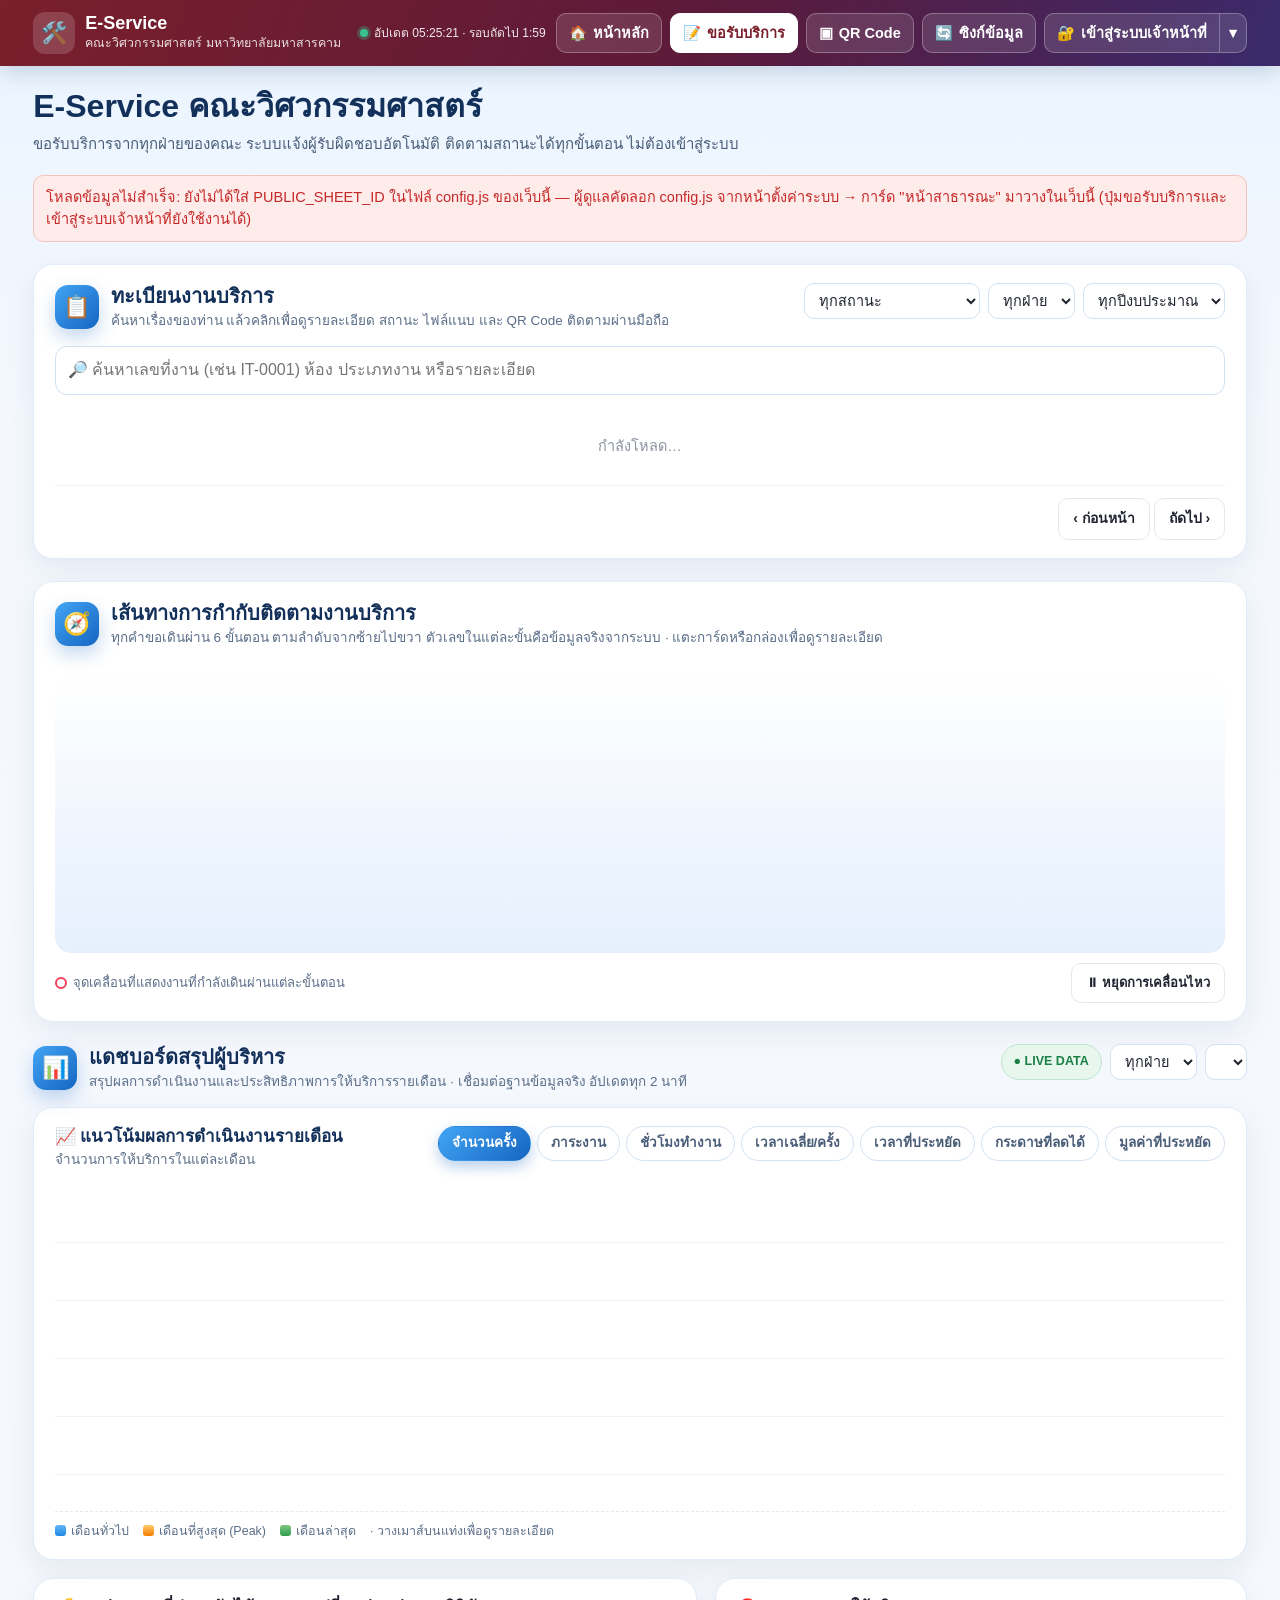
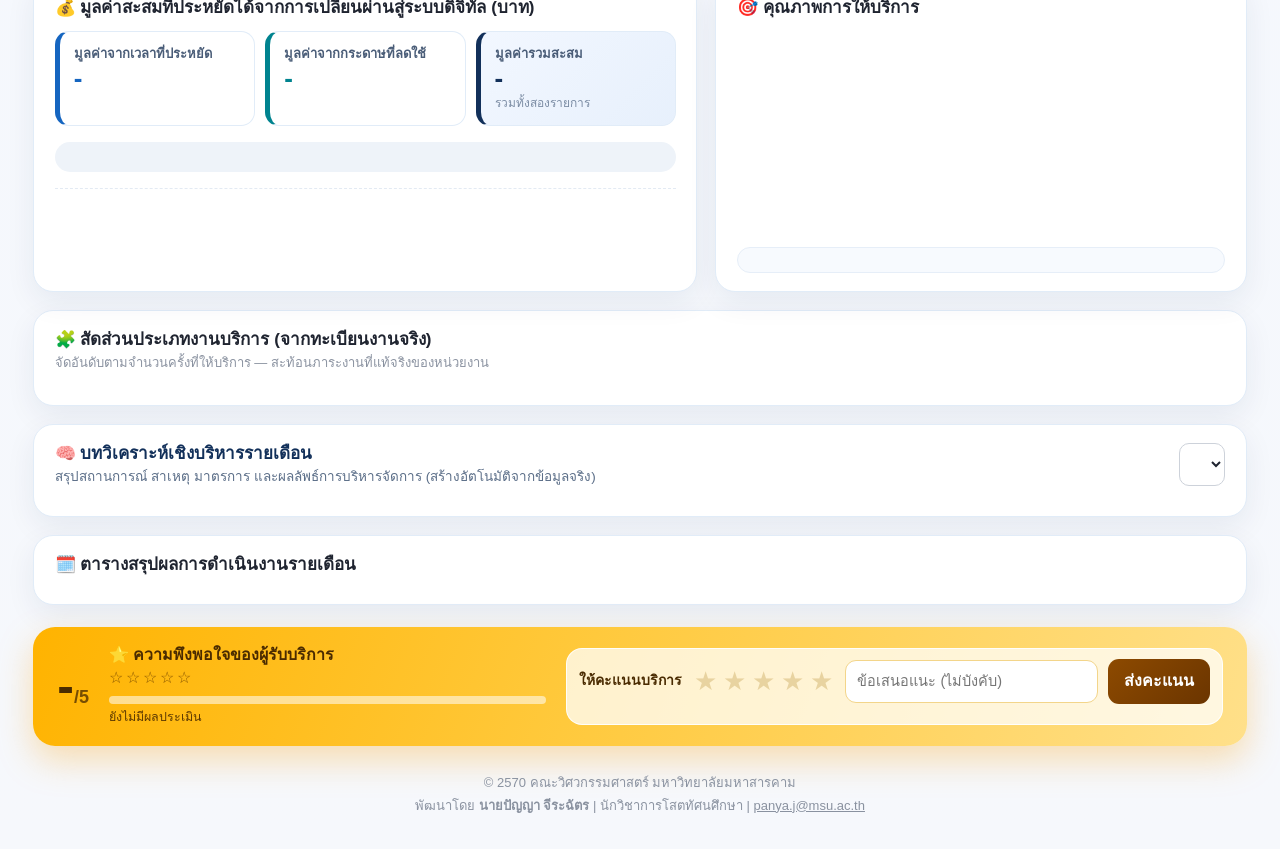
==== commit 727ca0f4: "Add files via upload" ====
--- a/index.html
+++ b/index.html
@@ -293,22 +293,22 @@
   const cfgNum = (k, d) => { const v = Number(ESV.names[k]); return isFinite(v) && v >= 0 && ESV.names[k] !== '' ? v : d; };
 
   /* ── QR และลิงก์ ── */
-  const reqUrl = () => ESV.names.requestUrl || new URL('request.html', location.href).href;
-  const trackLink = no => (ESV.names.trackUrl ? ESV.names.trackUrl.replace(/\/?(\?.*)?$/, '/') : location.href.split('?')[0].replace(/index\.html$/, '')) + '?job=' + encodeURIComponent(no);
+  const reqUrl = () => ESV.here('request.html');      // แบบฟอร์มของเว็บที่เปิดอยู่ (GitHub หรือเว็บคณะ)
+  const trackLink = no => ESV.trackLink(no);
   $('qrBtn').addEventListener('click', () => ESV.modal('QR Code ขอรับบริการ',
     '<div style="text-align:center"><img src="' + esc(ESV.qr(reqUrl(), 600)) + '" alt="QR Code" style="width:min(300px,80vw);border:1px solid var(--line);border-radius:12px">' +
     '<p class="help">สแกนเพื่อเปิดแบบฟอร์มขอรับบริการ<br>' + esc(reqUrl()) + '</p><a class="btn pri" href="' + esc(ESV.qr(reqUrl(), 1000)) + '" target="_blank" rel="noopener">เปิดไฟล์ QR ขนาดใหญ่ (พิมพ์ติดหน้าห้อง)</a></div>'));
 
   /* ── เข้าสู่ระบบเจ้าหน้าที่: เลือก 3 วิธี (แก้ปัญหา Chrome หลายบัญชี) · จำวิธีไว้ในเครื่องนี้ ── */
   const WAYS = {
-    google: { ic: '🏛', t: 'เข้าด้วยบัญชี @msu.ac.th', rec: true, d: 'ไม่ต้องพิมพ์รหัสผ่าน — Google ยืนยันบัญชีมหาวิทยาลัยแล้วเข้าระบบให้ทันที เหมาะกับเครื่องที่ลงชื่อ Google ด้วยอีเมลมหาวิทยาลัยบัญชีเดียว', url: () => ESV.names.domainUrl },
-    choose: { ic: '👥', t: 'เลือกบัญชี @msu.ac.th เอง', d: 'สำหรับ Chrome ที่ลงชื่อ Google ไว้หลายบัญชี (เช่น Gmail ส่วนตัว + อีเมลมหาวิทยาลัย) — ขึ้นหน้าเลือกบัญชีของ Google ก่อน ให้กดเลือกบัญชี @msu.ac.th แล้วเข้าระบบให้ทันที', url: () => ESV.names.chooseUrl },
-    password: { ic: '🔑', t: 'เข้าด้วยชื่อผู้ใช้และรหัสผ่าน', d: 'ใช้ได้กับทุกเครื่อง ไม่ผูกบัญชี Google — สำหรับเครื่องที่ไม่ได้ลงชื่อด้วยอีเมลมหาวิทยาลัย', url: () => ESV.names.webAppUrl || ESV.cfg.WEBAPP_URL }
+    google: { ic: '🏛', t: 'เข้าด้วยบัญชี @msu.ac.th', rec: true, d: 'ไม่ต้องพิมพ์รหัสผ่าน — Google ยืนยันบัญชีมหาวิทยาลัยแล้วเข้าระบบให้ทันที เหมาะกับเครื่องที่ลงชื่อ Google ด้วยอีเมลมหาวิทยาลัยบัญชีเดียว' },
+    choose: { ic: '👥', t: 'เลือกบัญชี @msu.ac.th เอง', d: 'สำหรับ Chrome ที่ลงชื่อ Google ไว้หลายบัญชี (เช่น Gmail ส่วนตัว + อีเมลมหาวิทยาลัย) — ขึ้นหน้าเลือกบัญชีของ Google ก่อน ให้กดเลือกบัญชี @msu.ac.th แล้วเข้าระบบให้ทันที' },
+    password: { ic: '🔑', t: 'เข้าด้วยชื่อผู้ใช้และรหัสผ่าน', d: 'ใช้ได้กับทุกเครื่อง ไม่ผูกบัญชี Google — สำหรับเครื่องที่ไม่ได้ลงชื่อด้วยอีเมลมหาวิทยาลัย' }
   };
   const savedWay = () => { try { return localStorage.getItem('esv_staff_way') || ''; } catch (e) { return ''; } };
   function go(way) {
-    const u = WAYS[way] && WAYS[way].url();
-    if (!u) { alert('ยังไม่พร้อม — รอโหลดข้อมูลสักครู่แล้วลองใหม่'); return; }
+    const urls = ESV.staffUrls(), u = urls && urls[way];   // สร้างจาก WEBAPP_URL ใน config.js — ไม่ต้องรอโหลดข้อมูล
+    if (!u) { ESV.modal('ตั้งค่าไม่ครบ', '<p>ไฟล์ <b>config.js</b> ยังไม่มี <b>WEBAPP_URL</b> ของระบบ (ลิงก์ที่ลงท้ายด้วย /exec) — ผู้ดูแลคัดลอกได้จากหน้าตั้งค่าระบบ → การ์ด "หน้าสาธารณะ"</p>'); return; }
     try { localStorage.setItem('esv_staff_way', way); } catch (e) {}
     window.open(u, '_blank', 'noopener');
   }
@@ -339,7 +339,10 @@
   function load() {
     if (loading) return Promise.resolve(); loading = true;
     $('syncBtn').innerHTML = '<span class="spin">🔄</span> <span class="t">กำลังซิงก์…</span>';
-    return Promise.all(['PublicConfig', 'PublicDepartments', 'PublicJobs', 'Votes'].map(ESV.sheetSafe)).then(([cfg, d, j, v]) => {
+    return Promise.resolve().then(() => {
+      if (!ESV.ready()) throw new Error('ยังไม่ได้ใส่ PUBLIC_SHEET_ID ในไฟล์ config.js ของเว็บนี้');
+      return Promise.all(['PublicConfig', 'PublicDepartments', 'PublicJobs', 'Votes'].map(ESV.sheetSafe));
+    }).then(([cfg, d, j, v]) => {
       ESV.applyConfig(cfg);
       DEPTS = d.sort((a, b) => (Number(a['ลำดับ']) || 999) - (Number(b['ลำดับ']) || 999));
       JOBS = j.map(job).filter(x => x.no).sort((a, b) => (b.created || 0) - (a.created || 0));
@@ -348,7 +351,7 @@
       drawAll();
       $('loadErr').classList.add('hide');
       if (firstLoad) { firstLoad = false; const q = new URLSearchParams(location.search).get('job'); if (q) { $('rq').value = q; drawReg(); openJob(q); } }
-    }).catch(e => { $('loadErr').textContent = 'โหลดข้อมูลไม่สำเร็จ: ' + e.message; $('loadErr').classList.remove('hide'); })
+    }).catch(e => { $('loadErr').innerHTML = 'โหลดข้อมูลไม่สำเร็จ: ' + esc(e.message) + (ESV.ready() ? ' — ตรวจว่าสเปรดชีตสาธารณะแชร์แบบ "ทุกคนที่มีลิงก์ดูได้"' : ' — ผู้ดูแลคัดลอก config.js จากหน้าตั้งค่าระบบ → การ์ด "หน้าสาธารณะ" มาวางในเว็บนี้') + ' (ปุ่มขอรับบริการและเข้าสู่ระบบเจ้าหน้าที่ยังใช้งานได้)'; $('loadErr').classList.remove('hide'); })
       .finally(() => { loading = false; $('syncBtn').innerHTML = '🔄 <span class="t">ซิงก์ข้อมูล</span>'; nextAt = Date.now() + REFRESH_MS; tick(); });
   }
   function tick() {
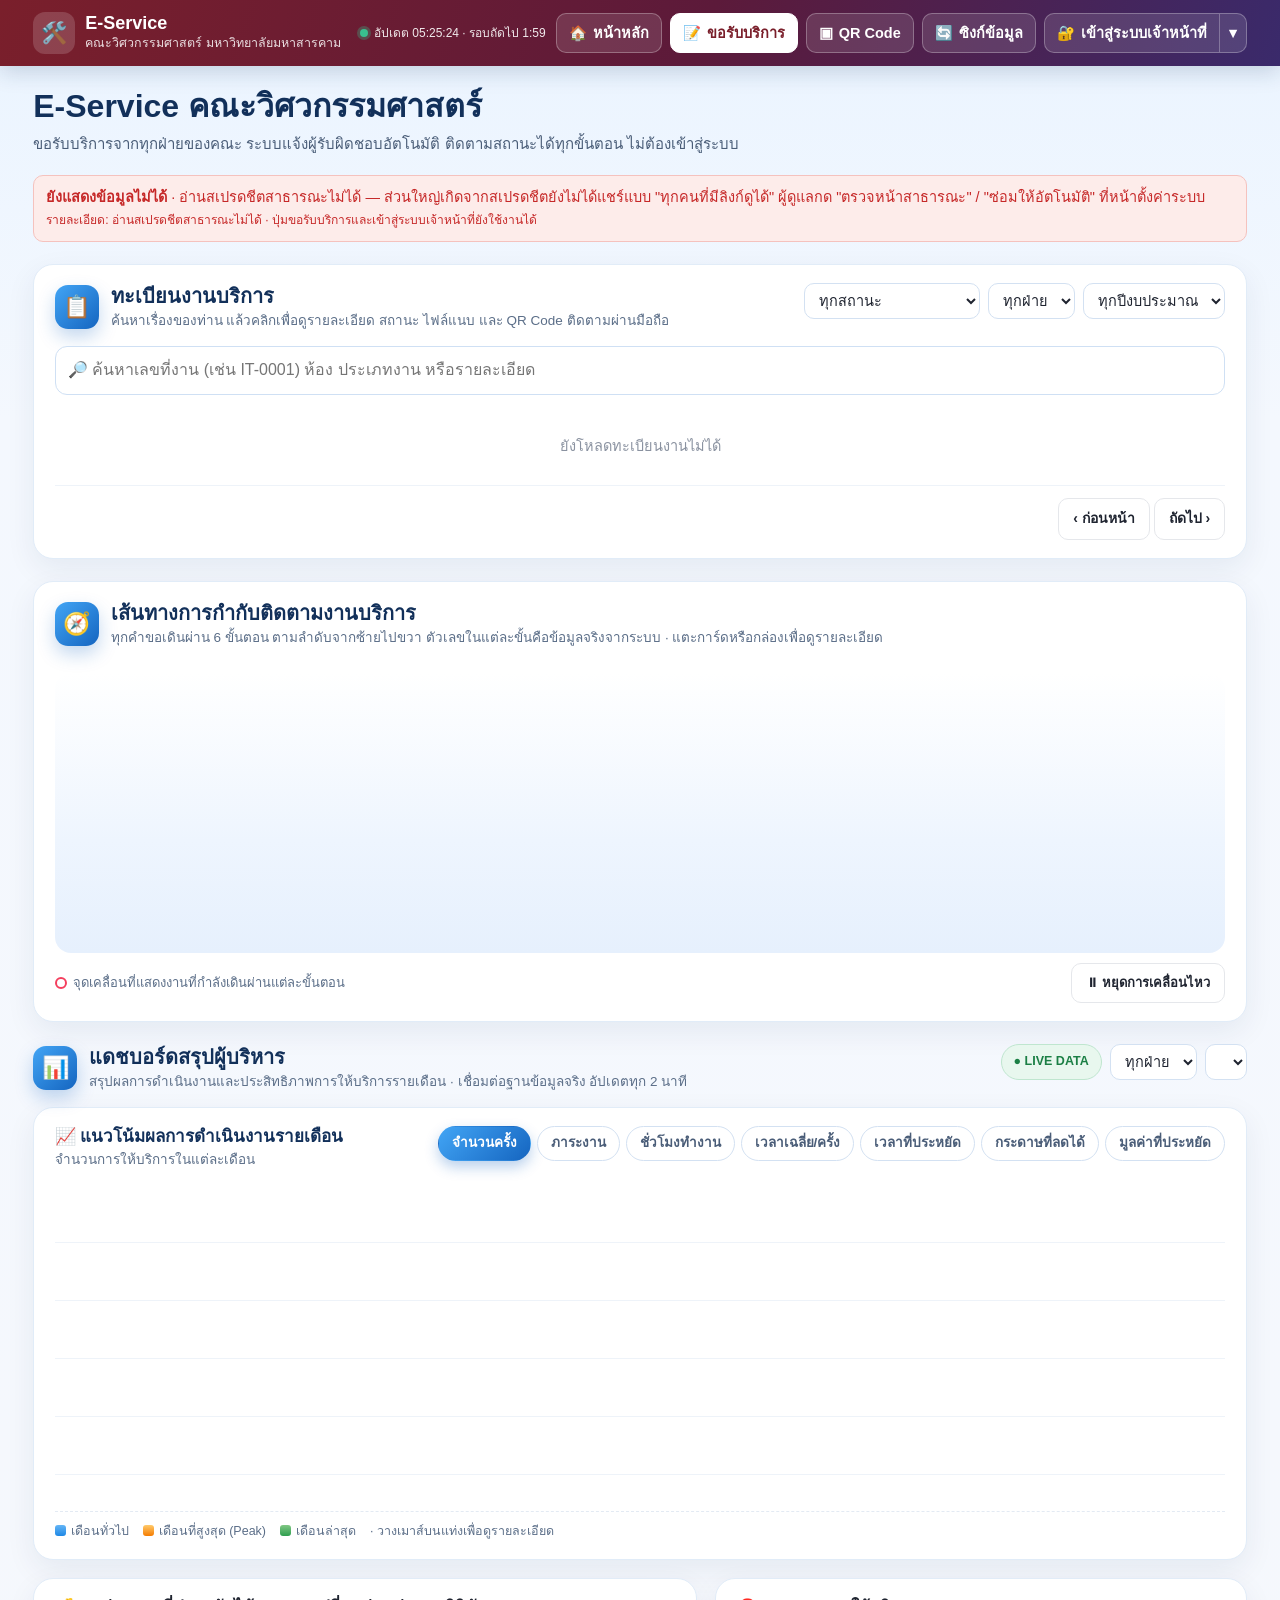
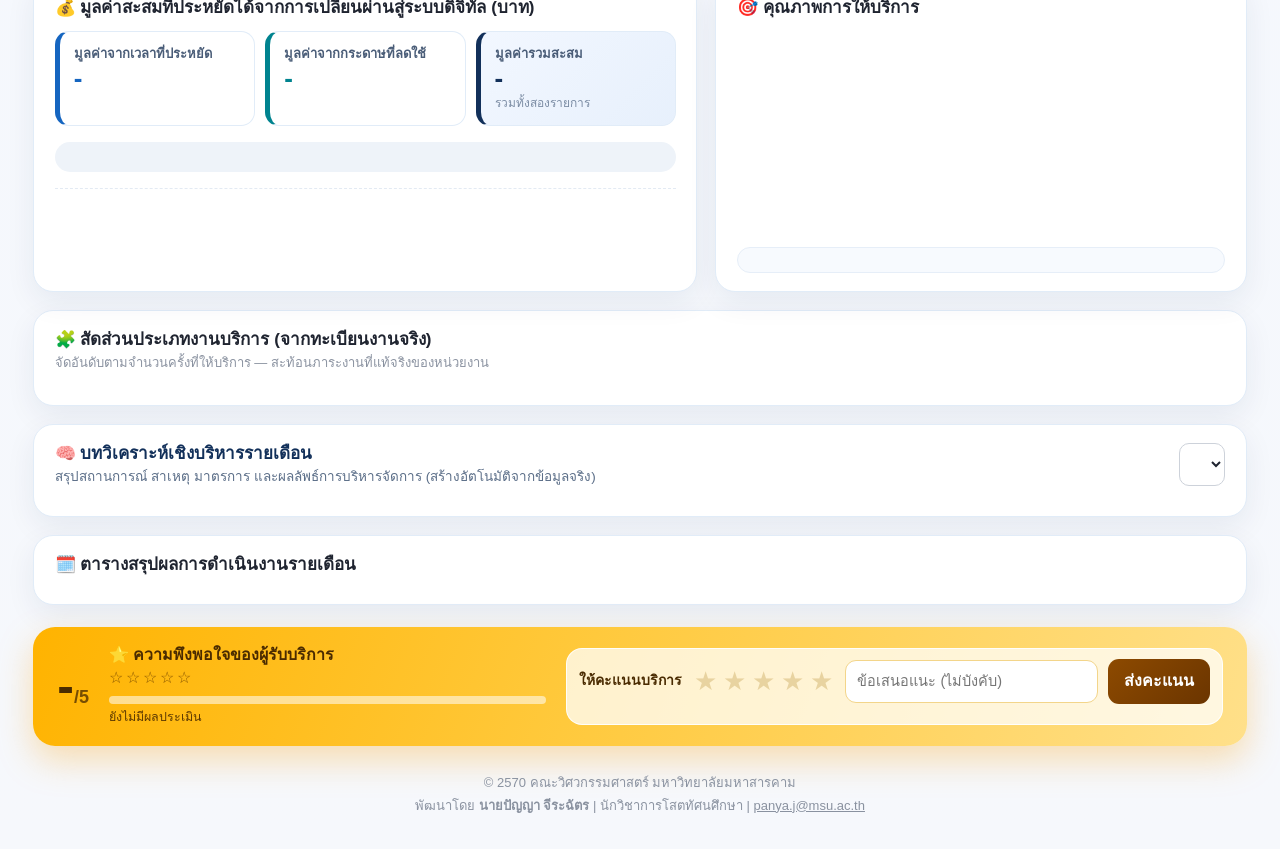
==== commit b4bfb64e: "Add files via upload" ====
--- a/index.html
+++ b/index.html
@@ -341,7 +341,8 @@
     $('syncBtn').innerHTML = '<span class="spin">🔄</span> <span class="t">กำลังซิงก์…</span>';
     return Promise.resolve().then(() => {
       if (!ESV.ready()) throw new Error('ยังไม่ได้ใส่ PUBLIC_SHEET_ID ในไฟล์ config.js ของเว็บนี้');
-      return Promise.all(['PublicConfig', 'PublicDepartments', 'PublicJobs', 'Votes'].map(ESV.sheetSafe));
+      // แท็บหลัก (ทะเบียนงาน) อ่านแบบรายงานข้อผิดพลาด เพื่อบอกสาเหตุได้ถูกจุด · แท็บรองพลาดได้
+      return Promise.all([ESV.sheetSafe('PublicConfig'), ESV.sheetSafe('PublicDepartments'), ESV.sheet('PublicJobs'), ESV.sheetSafe('Votes')]);
     }).then(([cfg, d, j, v]) => {
       ESV.applyConfig(cfg);
       DEPTS = d.sort((a, b) => (Number(a['ลำดับ']) || 999) - (Number(b['ลำดับ']) || 999));
@@ -351,7 +352,7 @@
       drawAll();
       $('loadErr').classList.add('hide');
       if (firstLoad) { firstLoad = false; const q = new URLSearchParams(location.search).get('job'); if (q) { $('rq').value = q; drawReg(); openJob(q); } }
-    }).catch(e => { $('loadErr').innerHTML = 'โหลดข้อมูลไม่สำเร็จ: ' + esc(e.message) + (ESV.ready() ? ' — ตรวจว่าสเปรดชีตสาธารณะแชร์แบบ "ทุกคนที่มีลิงก์ดูได้"' : ' — ผู้ดูแลคัดลอก config.js จากหน้าตั้งค่าระบบ → การ์ด "หน้าสาธารณะ" มาวางในเว็บนี้') + ' (ปุ่มขอรับบริการและเข้าสู่ระบบเจ้าหน้าที่ยังใช้งานได้)'; $('loadErr').classList.remove('hide'); })
+    }).catch(e => { $('loadErr').innerHTML = '<b>ยังแสดงข้อมูลไม่ได้</b> · ' + esc(ESV.whyFail(e)) + '<br><small>รายละเอียด: ' + esc(e.message) + ' · ปุ่มขอรับบริการและเข้าสู่ระบบเจ้าหน้าที่ยังใช้งานได้</small>'; $('loadErr').classList.remove('hide'); $('regTab').innerHTML = '<tr><td class="loading">ยังโหลดทะเบียนงานไม่ได้</td></tr>'; })
       .finally(() => { loading = false; $('syncBtn').innerHTML = '🔄 <span class="t">ซิงก์ข้อมูล</span>'; nextAt = Date.now() + REFRESH_MS; tick(); });
   }
   function tick() {
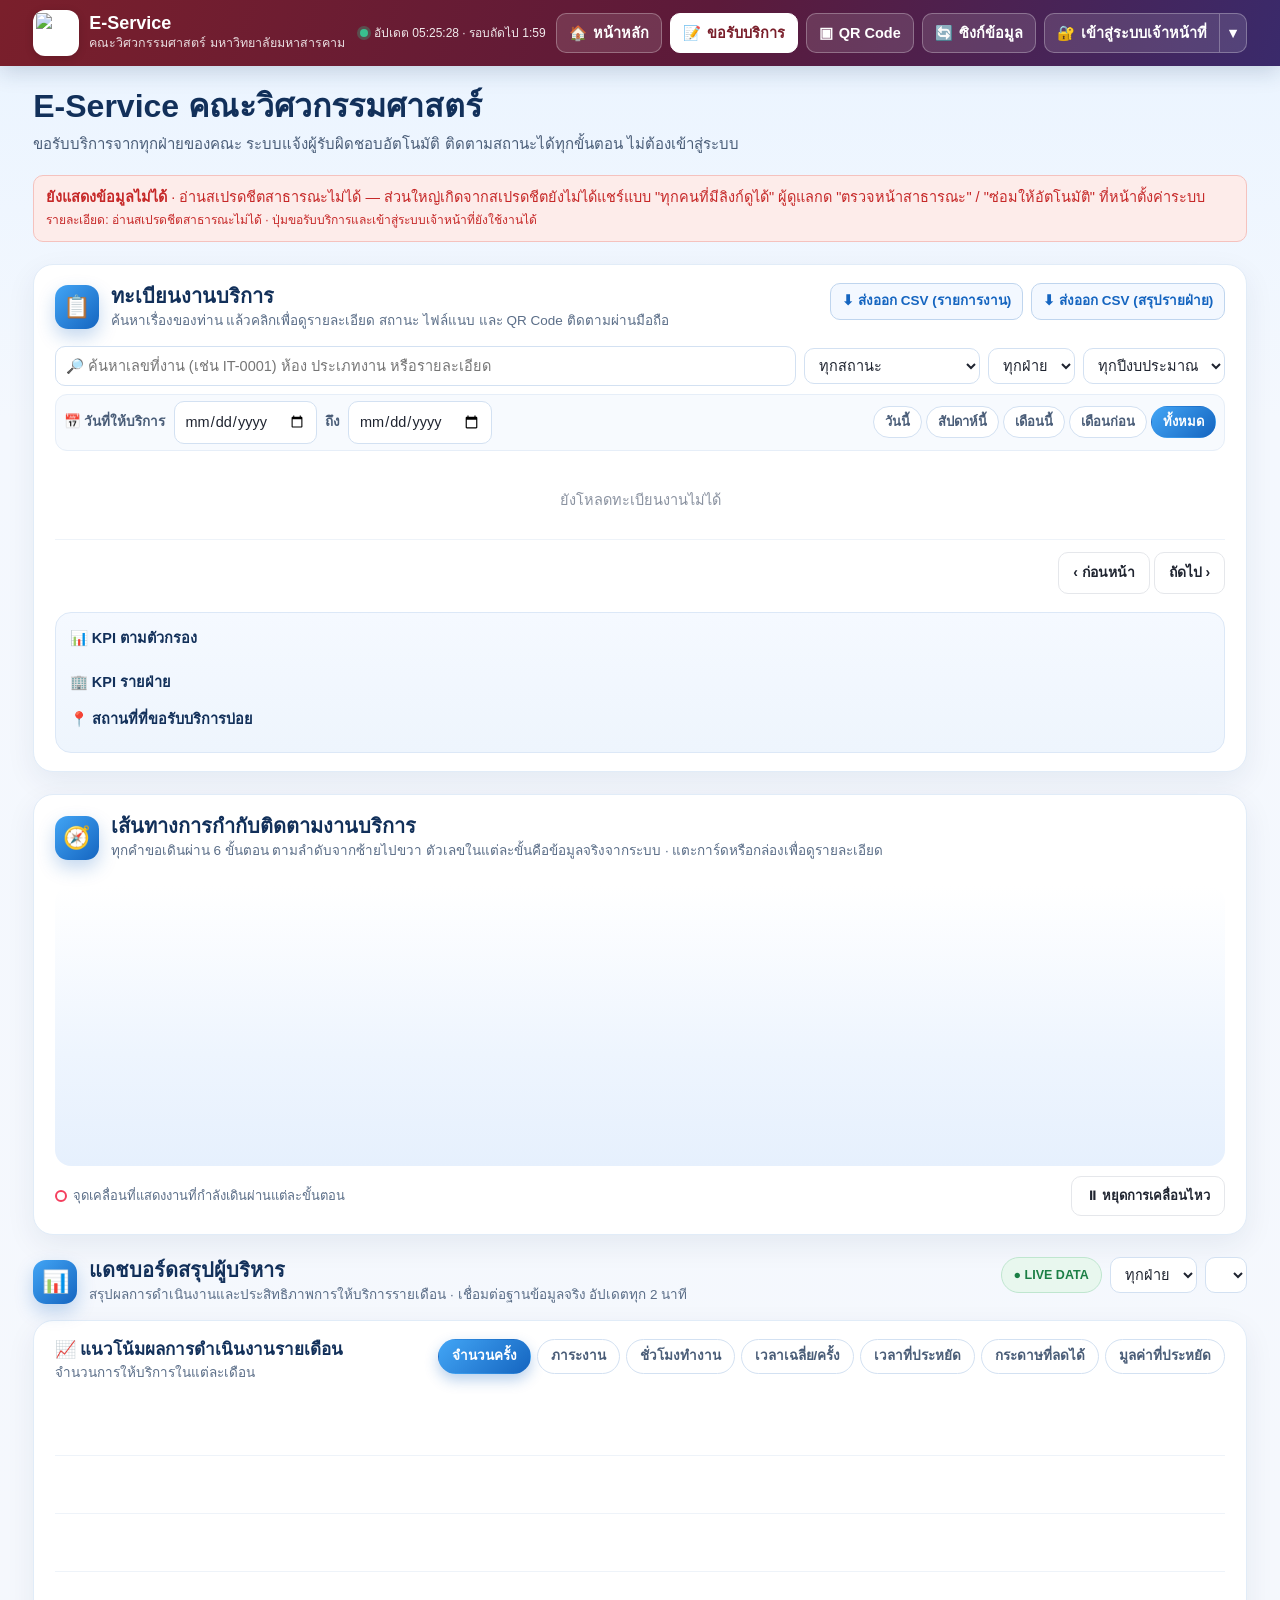
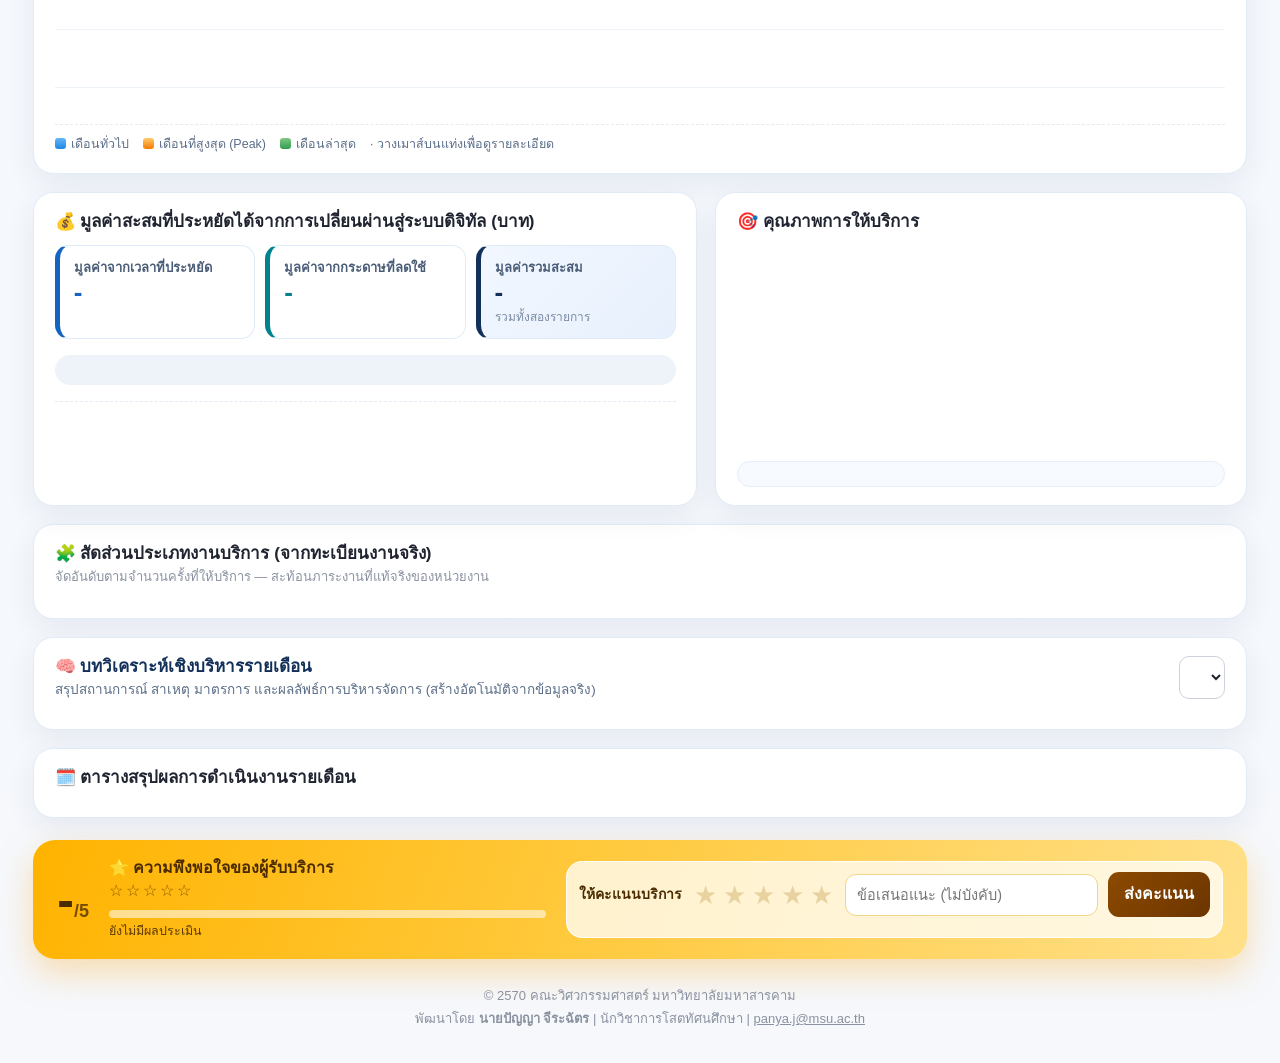
==== commit 3d44af3a: "Add files via upload" ====
--- a/index.html
+++ b/index.html
@@ -7,6 +7,8 @@
 <meta name="description" content="ช่องทางออนไลน์สำหรับขอรับบริการและติดตามสถานะงานบริการ คณะวิศวกรรมศาสตร์ มหาวิทยาลัยมหาสารคาม">
 <link rel="preconnect" href="https://eng.msu.ac.th" crossorigin>
 <link rel="stylesheet" href="https://eng.msu.ac.th/dwms/fonts/mornamchi.css">
+<link rel="icon" type="image/png" href="logo.png">
+<link rel="apple-touch-icon" href="logo.png">
 <link rel="stylesheet" href="eservice.css">
 <style>
 /* ══ โทนสีแบบ full color (ฟ้า · ฟ้าอมเขียว · ส้ม · ม่วง · เขียว · ทอง) ══ */
@@ -20,7 +22,8 @@
 .top{position:sticky;top:0;z-index:40;background:linear-gradient(110deg,var(--maroon) 0%,#5C1A3A 55%,#3A2A6B 100%);color:#fff;box-shadow:0 6px 22px rgba(18,48,90,.18)}
 .top .wrap{display:flex;align-items:center;gap:10px;min-height:66px;flex-wrap:wrap;padding-top:8px;padding-bottom:8px}
 .brand{display:flex;align-items:center;gap:10px;margin-right:auto;color:#fff;text-decoration:none;min-width:0}
-.brand .lg{width:42px;height:42px;border-radius:12px;background:rgba(255,255,255,.16);display:flex;align-items:center;justify-content:center;font-size:21px;flex:none}
+.brand .lg{width:46px;height:46px;border-radius:12px;background:#fff;display:flex;align-items:center;justify-content:center;font-size:21px;flex:none;padding:3px;box-shadow:0 2px 8px rgba(0,0,0,.15)}
+.brand .lg img{width:100%;height:100%;object-fit:contain}
 .brand b{display:block;font-size:18px;line-height:1.2}.brand small{display:block;font-size:12.5px;opacity:.85}
 .nav{display:flex;gap:8px;flex-wrap:wrap;align-items:center}
 .nav .btn{background:rgba(255,255,255,.12);border-color:rgba(255,255,255,.28);color:#fff;padding:8px 12px;font-size:14.5px}
@@ -63,6 +66,49 @@
 .pager{display:flex;justify-content:space-between;align-items:center;gap:10px;margin-top:12px;font-size:14px;color:#5B6E88;flex-wrap:wrap}
 .age{display:inline-block;border-radius:999px;padding:1px 8px;font-size:11.5px;font-weight:700;margin-left:4px}
 .age.warn{background:#FFF3E0;color:#B45309}.age.late{background:#FDECEA;color:#C62828}
+/* ── ทะเบียนงาน: ตัวกรอง + แผง KPI ด้านข้าง ── */
+.regwrap{display:grid;grid-template-columns:minmax(0,1fr) 340px;gap:18px;align-items:start}
+.fbar{display:flex;gap:8px;flex-wrap:wrap;align-items:center;margin-bottom:8px}
+.fbar .in{width:auto;padding:8px 10px;font-size:14.5px;border-color:#D3E1F2;border-radius:10px}
+.fbar #rq{flex:1 1 280px}
+.fbar.dates{background:#F7FAFE;border:1px solid #E6EEF8;border-radius:12px;padding:6px 8px;margin-bottom:10px}
+.fbar .lbl{font-size:13.5px;color:#4A5D78;font-weight:700}
+.quick{display:inline-flex;gap:4px;flex-wrap:wrap;margin-left:auto}
+.quick button{border:1px solid #D3E1F2;background:#fff;border-radius:999px;padding:5px 11px;font:inherit;font-size:13px;font-weight:700;color:#4A5D78;cursor:pointer}
+.quick button.on{background:linear-gradient(135deg,var(--b1),var(--b2));color:#fff;border-color:transparent}
+.btn.xs{padding:7px 11px;font-size:13.5px;border-color:#BFD5EE;color:var(--b2);background:#F3F8FF}
+.btn.xs:hover{background:#E6F0FC}
+.regside{background:linear-gradient(180deg,#F5F9FF,#EEF5FD);border:1px solid #DCE8F7;border-radius:16px;padding:14px;position:sticky;top:82px}
+.kh{font-weight:700;color:var(--navy);font-size:14.5px;margin-bottom:8px}.kh small{font-weight:400;color:#7A8BA3;font-size:12px}
+.kg{display:grid;grid-template-columns:repeat(2,minmax(0,1fr));gap:8px}
+.k{background:#fff;border:1px solid #E1ECF8;border-radius:12px;padding:8px 10px;border-top:3px solid var(--c,var(--b2))}
+.k .v{font-size:20px;font-weight:700;color:var(--c,var(--b2));line-height:1.15}.k .l{font-size:12px;color:#5B6E88}
+.dk{background:#fff;border:1px solid #E1ECF8;border-radius:12px;padding:8px 10px;margin-bottom:6px;cursor:pointer;transition:border-color .15s}
+.dk:hover,.dk.on{border-color:var(--b2)}
+.dk .t{display:flex;justify-content:space-between;gap:8px;font-size:13.5px}.dk .t b{color:var(--navy)}
+.dk .bar3{display:flex;height:7px;border-radius:99px;overflow:hidden;background:#EEF3F9;margin:5px 0 3px}.dk .bar3 i{display:block;height:100%}
+.dk .m{font-size:11.5px;color:#7A8BA3}
+.rm{display:flex;justify-content:space-between;gap:8px;font-size:13px;padding:4px 0;border-bottom:1px dashed #DCE8F7}.rm:last-child{border:0}
+/* ── ความคืบหน้าของแต่ละงาน ── */
+tr.r td:first-child{border-left:4px solid transparent}
+tr.st-recv td:first-child{border-left-color:#FB8C00}tr.st-prog td:first-child{border-left-color:#7E57C2}tr.st-done td:first-child{border-left-color:#43A047}
+tr.st-fail td:first-child{border-left-color:#E53935}tr.st-cancel td:first-child{border-left-color:#9AA5B1}
+.ms{display:flex;gap:3px;width:150px}.ms i{flex:1;height:8px;border-radius:99px;background:#E3EAF3}
+.ms i.ok{background:var(--tc)}.ms i.cur{background:var(--tc);box-shadow:0 0 0 3px color-mix(in srgb,var(--tc) 25%,transparent);animation:pulse2 1.6s ease-in-out infinite}
+.ms.recv,.bigsteps.recv{--tc:#FB8C00}.ms.prog,.bigsteps.prog{--tc:#7E57C2}.ms.done,.bigsteps.done{--tc:#43A047}.ms.fail,.bigsteps.fail{--tc:#E53935}.ms.cancel,.bigsteps.cancel{--tc:#9AA5B1}
+.mst{font-size:12px;color:#5B6E88;margin-top:4px;white-space:nowrap}
+@keyframes pulse2{50%{opacity:.55}}
+.bigsteps{background:color-mix(in srgb,var(--tc) 7%,#fff);border:1px solid color-mix(in srgb,var(--tc) 30%,#fff);border-radius:14px;padding:12px 14px;margin:4px 0 14px}
+.bsnow{font-size:15px;margin-bottom:10px;color:#334A66}.bsnow b{color:var(--tc)}
+.bsrow{display:flex;align-items:flex-start}
+.bs{display:flex;flex-direction:column;align-items:center;gap:4px;min-width:64px;text-align:center}
+.bs .dotc{width:38px;height:38px;border-radius:50%;display:flex;align-items:center;justify-content:center;font-size:17px;background:#fff;border:2.5px solid #D6DEE8;color:#9AA5B1}
+.bs.ok .dotc{background:var(--tc);border-color:var(--tc);color:#fff;font-weight:700}
+.bs.cur .dotc{border-color:var(--tc);box-shadow:0 0 0 5px color-mix(in srgb,var(--tc) 22%,transparent)}
+.bs small{font-size:12px;color:#5B6E88;line-height:1.3}.bs.cur small{color:var(--tc);font-weight:700}
+.bsl{flex:1;height:3px;background:#D6DEE8;margin-top:18px;border-radius:99px}
+.bsl.ok{background:var(--tc)}
+@media (prefers-reduced-motion:reduce){.ms i.cur{animation:none}}
 /* ── เส้นทางการกำกับติดตาม 3D ── */
 .wf-cards{display:grid;grid-template-columns:repeat(6,minmax(0,1fr));gap:12px;position:relative;z-index:2}
 .wcard{background:#fff;border:1.5px solid #E3ECF7;border-radius:16px;padding:20px 12px 12px;text-align:center;cursor:pointer;position:relative;transition:transform .2s,box-shadow .2s,border-color .2s}
@@ -160,9 +206,10 @@
 .jl{display:flex;flex-direction:column;gap:6px;margin-top:8px;max-height:260px;overflow:auto}
 .jl button{display:flex;justify-content:space-between;gap:10px;align-items:center;text-align:left;border:1px solid #E3ECF7;background:#F9FBFE;border-radius:10px;padding:8px 10px;cursor:pointer;font:inherit}
 .jl button:hover{border-color:var(--b2)}
+@media (max-width:1280px){ .regwrap{grid-template-columns:minmax(0,1fr)} .regside{position:static} .kg{grid-template-columns:repeat(4,minmax(0,1fr))} }
 @media (max-width:1100px){ .wf-cards{grid-template-columns:repeat(3,minmax(0,1fr))} .stage{display:none} .ana{grid-template-columns:repeat(2,minmax(0,1fr))} .trend{grid-template-columns:repeat(14,minmax(0,1fr))} }
 @media (max-width:900px){ .grid2,.satbar{grid-template-columns:minmax(0,1fr)} .vals{grid-template-columns:minmax(0,1fr)} }
-@media (max-width:620px){ .wf-cards{grid-template-columns:repeat(2,minmax(0,1fr))} .ana{grid-template-columns:minmax(0,1fr)} .trend{height:230px;background:none} .tb span{font-size:10px} .tb em{font-size:10.5px}
+@media (max-width:620px){ .kg{grid-template-columns:repeat(2,minmax(0,1fr))} .quick{margin-left:0}  .wf-cards{grid-template-columns:repeat(2,minmax(0,1fr))} .ana{grid-template-columns:minmax(0,1fr)} .trend{height:230px;background:none} .tb span{font-size:10px} .tb em{font-size:10.5px}
   .nav .btn .t{display:none} .upd{display:none} .qrjob{flex-direction:column;text-align:center} }
 @media (prefers-reduced-motion:reduce){ .cube{animation:none} }
 </style>
@@ -170,7 +217,7 @@
 <body data-title="หน้าหลัก">
 <header class="top">
   <div class="wrap">
-    <a class="brand" href="index.html"><span class="lg" aria-hidden="true">🛠️</span><span><b data-cfg="appShort">E-Service</b><small data-cfg="faculty">คณะวิศวกรรมศาสตร์ มหาวิทยาลัยมหาสารคาม</small></span></a>
+    <a class="brand" href="index.html"><span class="lg"><img class="logo" src="logo.png" alt="ตราคณะวิศวกรรมศาสตร์ มหาวิทยาลัยมหาสารคาม"></span><span><b data-cfg="appShort">E-Service</b><small data-cfg="faculty">คณะวิศวกรรมศาสตร์ มหาวิทยาลัยมหาสารคาม</small></span></a>
     <span class="upd"><span class="dot"></span><span id="updTxt">กำลังโหลด…</span></span>
     <nav class="nav" aria-label="เมนูหลัก">
       <a class="btn" href="https://eng.msu.ac.th/">🏠 <span class="t">หน้าหลัก</span></a>
@@ -193,11 +240,32 @@
   <!-- ══ 1) ทะเบียนงานบริการ (บนสุด) ══ -->
   <section id="registry" class="box">
     <div class="sh"><div class="ttl"><span class="ic g-blue">📋</span><div><h2>ทะเบียนงานบริการ</h2><p id="regSub">ค้นหาเรื่องของท่าน แล้วคลิกเพื่อดูรายละเอียด สถานะ ไฟล์แนบ และ QR Code ติดตามผ่านมือถือ</p></div></div>
-      <div class="filters"><select class="in" id="rSt" aria-label="สถานะ"><option value="">ทุกสถานะ</option><option>รับเรื่องไว้ก่อน</option><option>อยู่ระหว่างดำเนินการ</option><option>สำเร็จ</option><option>ไม่สำเร็จ</option><option>ยกเลิก</option></select>
-        <select class="in" id="rDept" aria-label="ฝ่าย"><option value="">ทุกฝ่าย</option></select><select class="in" id="rFy" aria-label="ปีงบประมาณ"><option value="">ทุกปีงบประมาณ</option></select></div></div>
-    <div class="search"><input class="in" id="rq" type="search" placeholder="🔎 ค้นหาเลขที่งาน (เช่น IT-0001) ห้อง ประเภทงาน หรือรายละเอียด" autocomplete="off"></div>
-    <div class="scroll"><table id="regTab"><tr><td class="loading">กำลังโหลด…</td></tr></table></div>
-    <div class="pager"><span id="pgInfo"></span><span><button class="btn" id="pgPrev" type="button">‹ ก่อนหน้า</button> <button class="btn" id="pgNext" type="button">ถัดไป ›</button></span></div>
+      <div class="filters"><button class="btn xs" type="button" data-exp="jobs">⬇ ส่งออก CSV (รายการงาน)</button><button class="btn xs" type="button" data-exp="kpi">⬇ ส่งออก CSV (สรุปรายฝ่าย)</button></div></div>
+    <div class="regwrap">
+      <div class="regmain">
+        <div class="fbar">
+          <input class="in" id="rq" type="search" placeholder="🔎 ค้นหาเลขที่งาน (เช่น IT-0001) ห้อง ประเภทงาน หรือรายละเอียด" autocomplete="off">
+          <select class="in" id="rSt" aria-label="สถานะ"><option value="">ทุกสถานะ</option><option>รับเรื่องไว้ก่อน</option><option>อยู่ระหว่างดำเนินการ</option><option>สำเร็จ</option><option>ไม่สำเร็จ</option><option>ยกเลิก</option></select>
+          <select class="in" id="rDept" aria-label="ฝ่าย"><option value="">ทุกฝ่าย</option></select>
+          <select class="in" id="rFy" aria-label="ปีงบประมาณ"><option value="">ทุกปีงบประมาณ</option></select>
+        </div>
+        <div class="fbar dates">
+          <span class="lbl">📅 วันที่ให้บริการ</span>
+          <input class="in" id="rFrom" type="date" aria-label="ตั้งแต่วันที่"><span class="lbl">ถึง</span><input class="in" id="rTo" type="date" aria-label="ถึงวันที่">
+          <span class="quick" role="group" aria-label="ช่วงวันที่ด่วน"><button type="button" data-q="today">วันนี้</button><button type="button" data-q="week">สัปดาห์นี้</button><button type="button" data-q="month">เดือนนี้</button><button type="button" data-q="lastmonth">เดือนก่อน</button><button type="button" data-q="all" class="on">ทั้งหมด</button></span>
+        </div>
+        <div class="scroll"><table id="regTab"><tr><td class="loading">กำลังโหลด…</td></tr></table></div>
+        <div class="pager"><span id="pgInfo"></span><span><button class="btn" id="pgPrev" type="button">‹ ก่อนหน้า</button> <button class="btn" id="pgNext" type="button">ถัดไป ›</button></span></div>
+      </div>
+      <aside class="regside" aria-label="สรุป KPI ตามตัวกรอง">
+        <div class="kh">📊 KPI ตามตัวกรอง <small id="kScope"></small></div>
+        <div class="kg" id="kGrid"></div>
+        <div class="kh" style="margin-top:14px">🏢 KPI รายฝ่าย</div>
+        <div id="kDept"></div>
+        <div class="kh" style="margin-top:14px">📍 สถานที่ที่ขอรับบริการบ่อย</div>
+        <div id="kRoom"></div>
+      </aside>
+    </div>
   </section>
 
   <!-- ══ 2) เส้นทางการกำกับติดตาม 3D ══ -->
@@ -381,23 +449,124 @@
   }
 
   /* ══ 1) ทะเบียนงาน ══ */
-  function filtered() {
-    const q = $('rq').value.trim().toLowerCase(), st = $('rSt').value, dp = $('rDept').value, fy = Number($('rFy').value) || 0;
-    return JOBS.filter(j => (!st || j.status === st) && (!dp || j.dept === dp) && (!fy || j.fy === fy) && (!q || [j.no, j.room, j.type, j.detail, j.area, j.deptName].join(' ').toLowerCase().includes(q)));
-  }
+  const dOf = v => { if (!v) return null; const [y, m, d] = v.split('-').map(Number); return new Date(y, m - 1, d); };
+  const iso = d => d.getFullYear() + '-' + String(d.getMonth() + 1).padStart(2, '0') + '-' + String(d.getDate()).padStart(2, '0');
+  /* ตัวกรองทั้งหมด ยกเว้นฝ่าย (ใช้กับ KPI รายฝ่ายที่ต้องเห็นทุกฝ่ายเทียบกัน) */
+  function filteredBase() {
+    const q = $('rq').value.trim().toLowerCase(), st = $('rSt').value, fy = Number($('rFy').value) || 0;
+    const from = dOf($('rFrom').value), to = dOf($('rTo').value);
+    return JOBS.filter(j => (!st || j.status === st) && (!fy || j.fy === fy) &&
+      (!from || (j.date && j.date >= from)) && (!to || (j.date && j.date <= to)) &&
+      (!q || [j.no, j.room, j.type, j.detail, j.area, j.deptName].join(' ').toLowerCase().includes(q)));
+  }
+  function filtered() { const dp = $('rDept').value; return filteredBase().filter(j => !dp || j.dept === dp); }
+  /* ปุ่มลัดช่วงวันที่ */
+  function quick(q) {
+    const t = new Date(), y = t.getFullYear(), m = t.getMonth(); let a = '', b = '';
+    if (q === 'today') { a = b = iso(t); }
+    else if (q === 'week') { const d = new Date(t); d.setDate(t.getDate() - ((t.getDay() + 6) % 7)); a = iso(d); const e = new Date(d); e.setDate(d.getDate() + 6); b = iso(e); }
+    else if (q === 'month') { a = iso(new Date(y, m, 1)); b = iso(new Date(y, m + 1, 0)); }
+    else if (q === 'lastmonth') { a = iso(new Date(y, m - 1, 1)); b = iso(new Date(y, m, 0)); }
+    $('rFrom').value = a; $('rTo').value = b;
+    document.querySelectorAll('.quick button').forEach(x => x.classList.toggle('on', x.dataset.q === q));
+    page = 0; drawReg();
+  }
+  document.querySelector('.quick').addEventListener('click', e => { const b = e.target.closest('[data-q]'); if (b) quick(b.dataset.q); });
+  ['rFrom', 'rTo'].forEach(id => $(id).addEventListener('change', () => { document.querySelectorAll('.quick button').forEach(x => x.classList.remove('on')); page = 0; drawReg(); }));
+  /* ระยะเวลาจริงเป็นนาที/ชั่วโมง (เช่น 35 นาที · 2 ชม. 10 นาที) — ไม่แสดงเวลานาฬิกา จึงไม่สืบย้อนช่วงเวลาที่แจ้งได้ */
+  const durC = ms => ESV.fmtDur(ms);
+  /* เวลาปฏิบัติงานที่เจ้าหน้าที่บันทึก: 1 หน่วย = 15 นาที */
+  const workTxt = units => { const m = Math.round((Number(units) || 0) * 15); if (!m) return ''; const h = Math.floor(m / 60), mm = m % 60;
+    return (h ? h + ' ชม.' : '') + (h && mm ? ' ' : '') + (mm ? mm + ' นาที' : '') + ' (' + units + ' หน่วย × 15 นาที)'; };
+  /* ขั้นความคืบหน้าของงาน 0–3: รับเรื่อง → รับงาน → ปิดงาน → ประเมิน */
+  const STEP_N = ['รับเรื่อง', 'เจ้าหน้าที่รับงาน', 'ปิดงาน', 'ประเมินผล'];
+  const stepOf = j => j.rating ? 3 : ['สำเร็จ', 'ไม่สำเร็จ', 'ยกเลิก'].includes(j.status) ? 2 : (j.accepted || j.status === 'อยู่ระหว่างดำเนินการ') ? 1 : 0;
+  const stepTone = j => j.status === 'ไม่สำเร็จ' ? 'fail' : j.status === 'ยกเลิก' ? 'cancel' : j.status === 'สำเร็จ' ? 'done' : j.status === 'อยู่ระหว่างดำเนินการ' ? 'prog' : 'recv';
+  const nowTxt = j => { const k = stepOf(j); return k === 0 ? 'รอเจ้าหน้าที่รับงาน' : k === 1 ? 'เจ้าหน้าที่กำลังดำเนินการ' : k === 2 ? (j.status === 'สำเร็จ' ? 'ดำเนินการเสร็จแล้ว · รอประเมิน' : j.status) : 'เสร็จสมบูรณ์ · ประเมินแล้ว ' + j.rating + '★'; };
+  /* แถบความคืบหน้าแบบย่อในแต่ละแถว (เห็นสถานะตั้งแต่แรกเห็น) */
+  const miniSteps = j => { const k = stepOf(j), t = stepTone(j);
+    return '<div class="ms ' + t + '" title="' + STEP_N.map((n, i) => (i <= k ? '✓ ' : '○ ') + n).join(' → ') + '">' + STEP_N.map((n, i) => '<i class="' + (i < k || k === 3 ? 'ok' : i === k ? 'cur' : '') + '"></i>').join('') +
+      '</div><div class="mst">ขั้น ' + (k + 1) + '/4 · ' + esc(nowTxt(j)) + '</div>'; };
   const ageTag = j => { if (!OPEN.includes(j.status) || !j.created) return ''; const d = Math.floor((Date.now() - j.created) / 86400000); return d < 1 ? '' : '<span class="age ' + (d >= 3 ? 'late' : 'warn') + '">' + (d >= 3 ? '⚠ ' : '') + 'ค้าง ' + d + ' วัน</span>'; };
   function drawReg() {
     const list = filtered(), pages = Math.max(1, Math.ceil(list.length / PER));
     page = Math.min(page, pages - 1);
     const rows = list.slice(page * PER, page * PER + PER);
-    $('regTab').innerHTML = '<tr><th>เลขที่งาน</th><th>วันที่</th><th>งานบริการ</th><th>ห้อง/สถานที่</th><th>ฝ่าย</th><th>สถานะ</th></tr>' + (rows.length ? rows.map(j =>
-      '<tr class="r" data-no="' + esc(j.no) + '" tabindex="0"><td class="jn">' + esc(j.no) + '</td><td class="num" style="white-space:nowrap">' + ESV.thDate(j.date) + '</td>' +
+    $('regTab').innerHTML = '<tr><th>เลขที่งาน</th><th>วันที่</th><th>งานบริการ</th><th>ห้อง/สถานที่</th><th>ฝ่าย</th><th>สถานะ</th><th style="min-width:190px">ความคืบหน้า</th></tr>' + (rows.length ? rows.map(j =>
+      '<tr class="r st-' + stepTone(j) + '" data-no="' + esc(j.no) + '" tabindex="0"><td class="jn">' + esc(j.no) + '</td><td class="num" style="white-space:nowrap">' + ESV.thDate(j.date) + '</td>' +
       '<td><b>' + esc(j.type) + '</b>' + (j.area ? ' <span class="dept">' + esc(j.area) + '</span>' : '') + '<br><small style="color:#7A8BA3">' + esc(j.detail.slice(0, 110)) + '</small></td>' +
-      '<td>' + esc(j.room || '-') + '</td><td><span class="dept">' + esc(j.dept) + '</span></td><td style="white-space:nowrap">' + ESV.stBadge(j.status) + ageTag(j) + (j.files.match(/https?:\/\//) ? ' 📎' : '') + '</td></tr>').join('')
-      : '<tr><td colspan="6" class="loading">ไม่พบรายการ</td></tr>');
+      '<td>' + esc(j.room || '-') + '</td><td><span class="dept">' + esc(j.dept) + '</span></td><td style="white-space:nowrap">' + ESV.stBadge(j.status) + ageTag(j) + (j.files.match(/https?:\/\//) ? ' 📎' : '') + '</td><td>' + miniSteps(j) + '</td></tr>').join('')
+      : '<tr><td colspan="7" class="loading">ไม่พบรายการ</td></tr>');
     $('pgInfo').textContent = list.length ? 'แสดง ' + (page * PER + 1) + '–' + Math.min(list.length, page * PER + PER) + ' จาก ' + list.length + ' รายการ' : '';
     $('pgPrev').disabled = page === 0; $('pgNext').disabled = page >= pages - 1;
-  }
+    drawSide(list);
+  }
+  /* KPI ตามตัวกรอง + รายฝ่าย + สถานที่ที่ขอบ่อย (ใช้พื้นที่ด้านขวาของตาราง) */
+  function kpiOf(js) {
+    const act = js.filter(j => j.status !== 'ยกเลิก'), done = act.filter(j => j.status === 'สำเร็จ'), fail = act.filter(j => j.status === 'ไม่สำเร็จ');
+    return { n: js.length, act: act.length, wait: js.filter(j => j.status === 'รับเรื่องไว้ก่อน').length, prog: js.filter(j => j.status === 'อยู่ระหว่างดำเนินการ').length,
+      done: done.length, fail: fail.length, cancel: js.length - act.length, rate: done.length + fail.length ? done.length * 100 / (done.length + fail.length) : NaN,
+      resp: avg(act.filter(j => j.accepted && j.created).map(j => j.accepted - j.created).filter(x => x >= 0)),
+      close: avg(done.filter(j => j.closed && j.created).map(j => j.closed - j.created).filter(x => x >= 0)),
+      hours: act.reduce((a, j) => a + j.duration, 0) * 15 / 60, workload: act.reduce((a, j) => a + j.workload, 0),
+      rating: avg(act.filter(j => j.rating).map(j => j.rating)), rated: act.filter(j => j.rating).length };
+  }
+  function scopeText() {
+    const f = $('rFrom').value, t = $('rTo').value, d = $('rDept').value;
+    const fmt = v => ESV.thDate(dOf(v));
+    return (d ? ((DEPTS.find(x => x['รหัสฝ่าย'] === d) || {})['ชื่อฝ่าย'] || d) : 'ทุกฝ่าย') + ' · ' + (f || t ? (f ? fmt(f) : '…') + ' – ' + (t ? fmt(t) : '…') : ($('rFy').value ? 'ปีงบ ' + $('rFy').value : 'ทุกช่วงเวลา'));
+  }
+  function drawSide(list) {
+    const k = kpiOf(list), pct = v => isFinite(v) ? (Math.round(v * 10) / 10) + '%' : '-';
+    $('kScope').textContent = scopeText();
+    const box = (c, v, l) => '<div class="k" style="--c:' + c + '"><div class="v num">' + v + '</div><div class="l">' + l + '</div></div>';
+    $('kGrid').innerHTML = box('#1565C0', k.n, 'คำขอทั้งหมด') + box('#2E7D32', pct(k.rate), 'อัตราความสำเร็จ') +
+      box('#EF6C00', k.wait, 'รอผู้รับงาน') + box('#5E35B1', k.prog, 'กำลังดำเนินการ') +
+      box('#00838F', durC(k.resp), 'ตอบรับเฉลี่ย') + box('#2E7D32', durC(k.close), 'ปิดงานเฉลี่ย') +
+      box('#1565C0', (Math.round(k.hours * 10) / 10) + ' ชม.', 'เวลาปฏิบัติงาน') + box('#F9A825', isFinite(k.rating) ? k.rating.toFixed(2) : '-', 'ความพึงพอใจ (' + k.rated + ')');
+    const base = filteredBase(), sel = $('rDept').value;
+    const rows = DEPTS.map(d => ({ d: d, k: kpiOf(base.filter(j => j.dept === d['รหัสฝ่าย'])) })).filter(x => x.k.n);
+    $('kDept').innerHTML = rows.length ? rows.map(x => { const t = Math.max(1, x.k.n);
+      return '<div class="dk' + (sel === x.d['รหัสฝ่าย'] ? ' on' : '') + '" data-dept="' + esc(x.d['รหัสฝ่าย']) + '" title="คลิกเพื่อกรองเฉพาะฝ่ายนี้"><div class="t"><b>' + esc(x.d['ชื่อฝ่าย']) + '</b><span class="num">' + x.k.n + ' งาน · ' + pct(x.k.rate) + '</span></div>' +
+        '<div class="bar3"><i style="width:' + (x.k.done * 100 / t) + '%;background:#43A047"></i><i style="width:' + (x.k.prog * 100 / t) + '%;background:#7E57C2"></i><i style="width:' + (x.k.wait * 100 / t) + '%;background:#FB8C00"></i><i style="width:' + (x.k.fail * 100 / t) + '%;background:#E53935"></i></div>' +
+        '<div class="m">สำเร็จ ' + x.k.done + ' · กำลังทำ ' + x.k.prog + ' · รอรับ ' + x.k.wait + ' · ไม่สำเร็จ ' + x.k.fail + ' · ปิดงานเฉลี่ย ' + durC(x.k.close) + '</div></div>'; }).join('')
+      : '<div class="help">ไม่มีข้อมูลตามตัวกรอง</div>';
+    const rc = {}; list.forEach(j => { const r = (j.room || '').trim(); if (r) rc[r] = (rc[r] || 0) + 1; });
+    const top = Object.entries(rc).sort((a, b) => b[1] - a[1]).slice(0, 5);
+    $('kRoom').innerHTML = top.length ? top.map((x, i) => '<div class="rm"><span>' + (i + 1) + '. ' + esc(x[0]) + '</span><b class="num">' + x[1] + ' ครั้ง</b></div>').join('') : '<div class="help">ไม่มีข้อมูล</div>';
+  }
+  $('kDept').addEventListener('click', e => { const d = e.target.closest('[data-dept]'); if (!d) return; $('rDept').value = $('rDept').value === d.dataset.dept ? '' : d.dataset.dept; page = 0; drawReg(); });
+
+  /* ── ส่งออก CSV (เปิดด้วย Excel ได้ภาษาไทยถูกต้อง) — ไม่มีเวลา/ความคิดเห็น เพื่อคุ้มครองข้อมูลผู้แจ้ง (PDPA) ── */
+  function csv(rows) { return '\uFEFF' + rows.map(r => r.map(v => { const t = String(v == null ? '' : v); return /[",\r\n]/.test(t) ? '"' + t.replace(/"/g, '""') + '"' : t; }).join(',')).join('\r\n'); }
+  function download(name, text) {
+    const a = document.createElement('a'); a.href = URL.createObjectURL(new Blob([text], { type: 'text/csv;charset=utf-8' })); a.download = name;
+    document.body.appendChild(a); a.click(); setTimeout(() => { URL.revokeObjectURL(a.href); a.remove(); }, 500);
+  }
+  const dTxt = d => d ? d.getDate() + '/' + (d.getMonth() + 1) + '/' + (d.getFullYear() + 543) : '';
+  const hrs = ms => isFinite(ms) ? Math.round(ms / 3600000 * 10) / 10 : '';
+  function fileTag() {
+    const d = $('rDept').value || 'ทุกฝ่าย', f = $('rFrom').value, t = $('rTo').value;
+    return (ESV.names.appShort || 'E-Service') + '_' + d + '_' + (f || t ? (f || 'ต้น') + '_ถึง_' + (t || 'ปัจจุบัน') : ($('rFy').value ? 'ปีงบ' + $('rFy').value : 'ทั้งหมด'));
+  }
+  document.querySelector('#registry .sh .filters').addEventListener('click', e => {
+    const b = e.target.closest('[data-exp]'); if (!b) return;
+    const list = filtered();
+    if (b.dataset.exp === 'jobs') {
+      const rows = [['เลขที่งาน', 'วันที่ให้บริการ', 'รหัสฝ่าย', 'ฝ่าย', 'ประเภทงานบริการ', 'พื้นที่รับผิดชอบ', 'ห้อง/สถานที่', 'รายละเอียด', 'สถานะ', 'วันที่รับงาน', 'วันที่ปิดงาน',
+        'ระยะเวลาตอบรับ (ชม.)', 'ระยะเวลาดำเนินการทั้งหมด (ชม.)', 'เวลาปฏิบัติงาน (ชม.)', 'ภาระงาน (หน่วย)', 'คะแนนความพึงพอใจ', 'ปีงบประมาณ']].concat(list.map(j => [
+        j.no, dTxt(j.date), j.dept, j.deptName, j.type, j.area, j.room, j.detail, j.status, dTxt(j.accepted), dTxt(j.closed),
+        j.accepted && j.created ? hrs(j.accepted - j.created) : '', j.closed && j.created ? hrs(j.closed - j.created) : '', Math.round(j.duration * 15 / 6) / 10 || '', j.workload || '', j.rating || '', j.fy]));
+      download(fileTag() + '_รายการงาน.csv', csv(rows));
+    } else {
+      const base = filteredBase(), sel = $('rDept').value;
+      const ds = DEPTS.filter(d => !sel || d['รหัสฝ่าย'] === sel);
+      const line = (name, k) => [name, k.n, k.wait, k.prog, k.done, k.fail, k.cancel, isFinite(k.rate) ? Math.round(k.rate * 10) / 10 : '', hrs(k.resp), hrs(k.close), Math.round(k.hours * 10) / 10, Math.round(k.workload * 10) / 10, isFinite(k.rating) ? k.rating.toFixed(2) : '', k.rated];
+      const rows = [['ช่วงข้อมูล', scopeText()], [], ['ฝ่าย', 'คำขอทั้งหมด', 'รอผู้รับงาน', 'กำลังดำเนินการ', 'สำเร็จ', 'ไม่สำเร็จ', 'ยกเลิก', 'อัตราความสำเร็จ (%)', 'ตอบรับเฉลี่ย (ชม.)', 'ปิดงานเฉลี่ย (ชม.)', 'เวลาปฏิบัติงาน (ชม.)', 'ภาระงาน (หน่วย)', 'ความพึงพอใจเฉลี่ย', 'จำนวนผู้ประเมิน']]
+        .concat(ds.map(d => line(d['ชื่อฝ่าย'], kpiOf(base.filter(j => j.dept === d['รหัสฝ่าย']))))).concat([line('รวม', kpiOf(sel ? base.filter(j => j.dept === sel) : base))]);
+      download(fileTag() + '_สรุปKPIรายฝ่าย.csv', csv(rows));
+    }
+  });
   ['rq', 'rSt', 'rDept', 'rFy'].forEach(id => $(id).addEventListener(id === 'rq' ? 'input' : 'change', () => { page = 0; drawReg(); }));
   $('pgPrev').addEventListener('click', () => { page--; drawReg(); });
   $('pgNext').addEventListener('click', () => { page++; drawReg(); });
@@ -415,13 +584,16 @@
     const link = trackLink(j.no);
     ESV.modal(esc(j.no) + ' · ' + esc(j.type),
       '<div style="margin-bottom:10px">' + ESV.stBadge(j.status) + ageTag(j) + ' <span class="dept">' + esc(j.deptName || j.dept) + '</span></div>' +
+      (function () { const k = stepOf(j), t = stepTone(j);
+        return '<div class="bigsteps ' + t + '"><div class="bsnow">สถานะตอนนี้: <b>' + esc(nowTxt(j)) + '</b></div><div class="bsrow">' +
+          ['📥', '🛠️', '✅', '⭐'].map((ic, i) => (i ? '<span class="bsl' + (i <= k ? ' ok' : '') + '"></span>' : '') + '<div class="bs ' + (i < k || (i === 3 && k === 3) ? 'ok' : i === k ? 'cur' : '') + '"><span class="dotc">' + (i < k || (i === 3 && k === 3) ? '✓' : ic) + '</span><small>' + STEP_N[i] + '</small></div>').join('') + '</div></div>'; })() +
       '<dl class="kv"><dt>วันที่ให้บริการ</dt><dd>' + ESV.thDate(j.date) + '</dd><dt>ห้อง/สถานที่</dt><dd>' + esc(j.room || '-') + '</dd>' +
       (j.area ? '<dt>พื้นที่</dt><dd>' + esc(j.area) + '</dd>' : '') + '<dt>รายละเอียด</dt><dd>' + esc(j.detail || '-') + '</dd>' +
       (j.assignee ? '<dt>ผู้รับผิดชอบ</dt><dd>' + esc(j.assignee) + '</dd>' : '') + '</dl>' +
       '<ul class="tl">' +
-        '<li class="on"><b>รับเรื่อง</b><small>' + ESV.thStamp(j.created) + '</small></li>' +
-        '<li class="' + (j.accepted ? 'on' : '') + '"><b>เจ้าหน้าที่รับงาน</b><small>' + (j.accepted ? ESV.thStamp(j.accepted) + ' · ใช้เวลา ' + ESV.fmtDur(j.accepted - j.created) : 'รอเจ้าหน้าที่รับงาน') + '</small></li>' +
-        '<li class="' + (closed ? 'on' : '') + '"><b>ปิดงาน' + (closed ? ' · ' + esc(j.status) : '') + '</b><small>' + (j.closed ? ESV.thStamp(j.closed) + ' · รวม ' + ESV.fmtDur(j.closed - j.created) : 'ยังไม่ปิดงาน') + '</small></li>' +
+        '<li class="on"><b>รับเรื่อง</b><small>' + ESV.thDate(j.created) + '</small></li>' +
+        '<li class="' + (j.accepted ? 'on' : '') + '"><b>เจ้าหน้าที่รับงาน</b><small>' + (j.accepted ? ESV.thDate(j.accepted) + ' · ใช้เวลา ' + durC(j.accepted - j.created) : 'รอเจ้าหน้าที่รับงาน') + '</small></li>' +
+        '<li class="' + (closed ? 'on' : '') + '"><b>ปิดงาน' + (closed ? ' · ' + esc(j.status) : '') + '</b><small>' + (j.closed ? ESV.thDate(j.closed) + (workTxt(j.duration) ? ' · เวลาปฏิบัติงาน ' + workTxt(j.duration) : '') : 'ยังไม่ปิดงาน') + '</small></li>' +
         '<li class="' + (j.rating ? 'on' : '') + '"><b>ประเมินความพึงพอใจ</b><small>' + (j.rating ? '★'.repeat(j.rating) + '☆'.repeat(5 - j.rating) + (j.feedback ? ' · ' + esc(j.feedback) : '') : 'ยังไม่ประเมิน') + '</small></li>' +
       '</ul>' +
       '<div><b>ไฟล์แนบ / หลักฐานการปฏิบัติงาน</b><div class="files">' + (files.length ? files.map(u => '<a href="' + esc(u) + '" target="_blank" rel="noopener">📎 ' + esc(fname(u)) + '</a>').join('') : '<span class="help">ยังไม่มีไฟล์แนบ</span>') + '</div></div>' +
